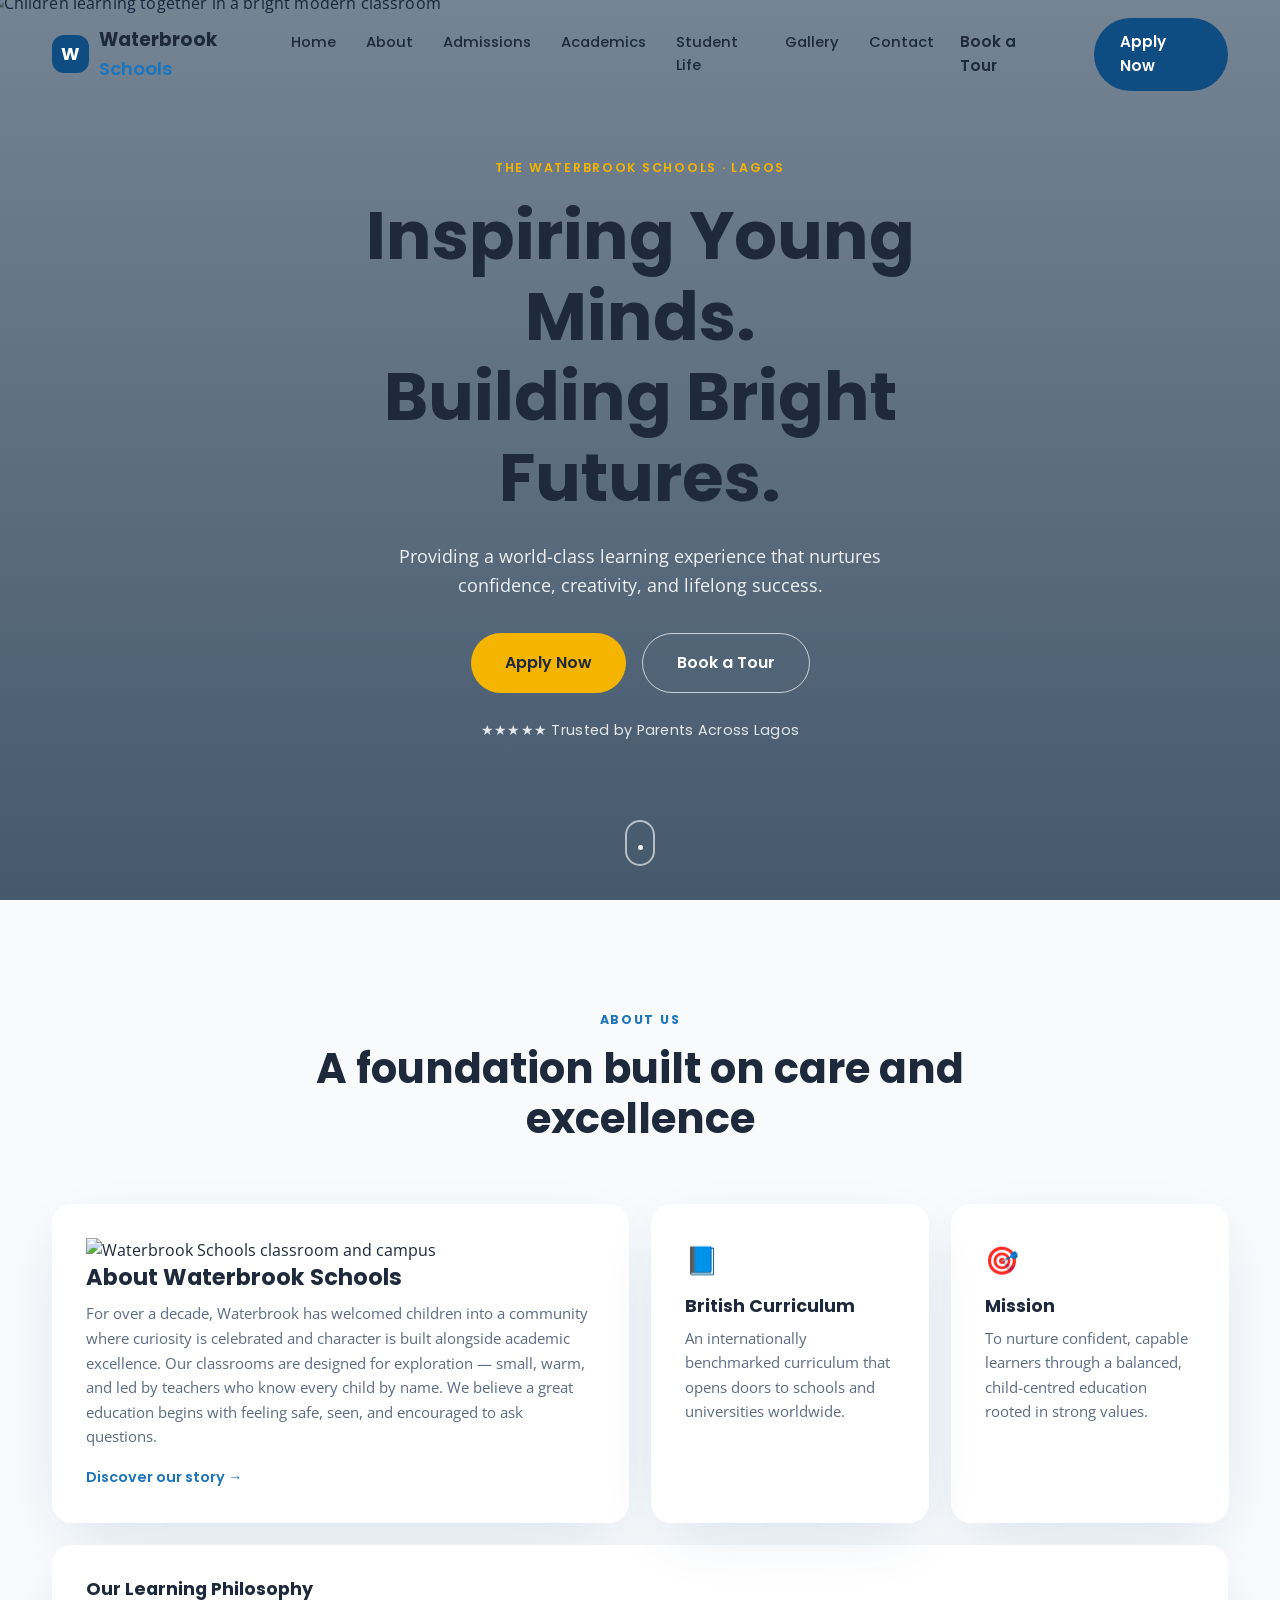
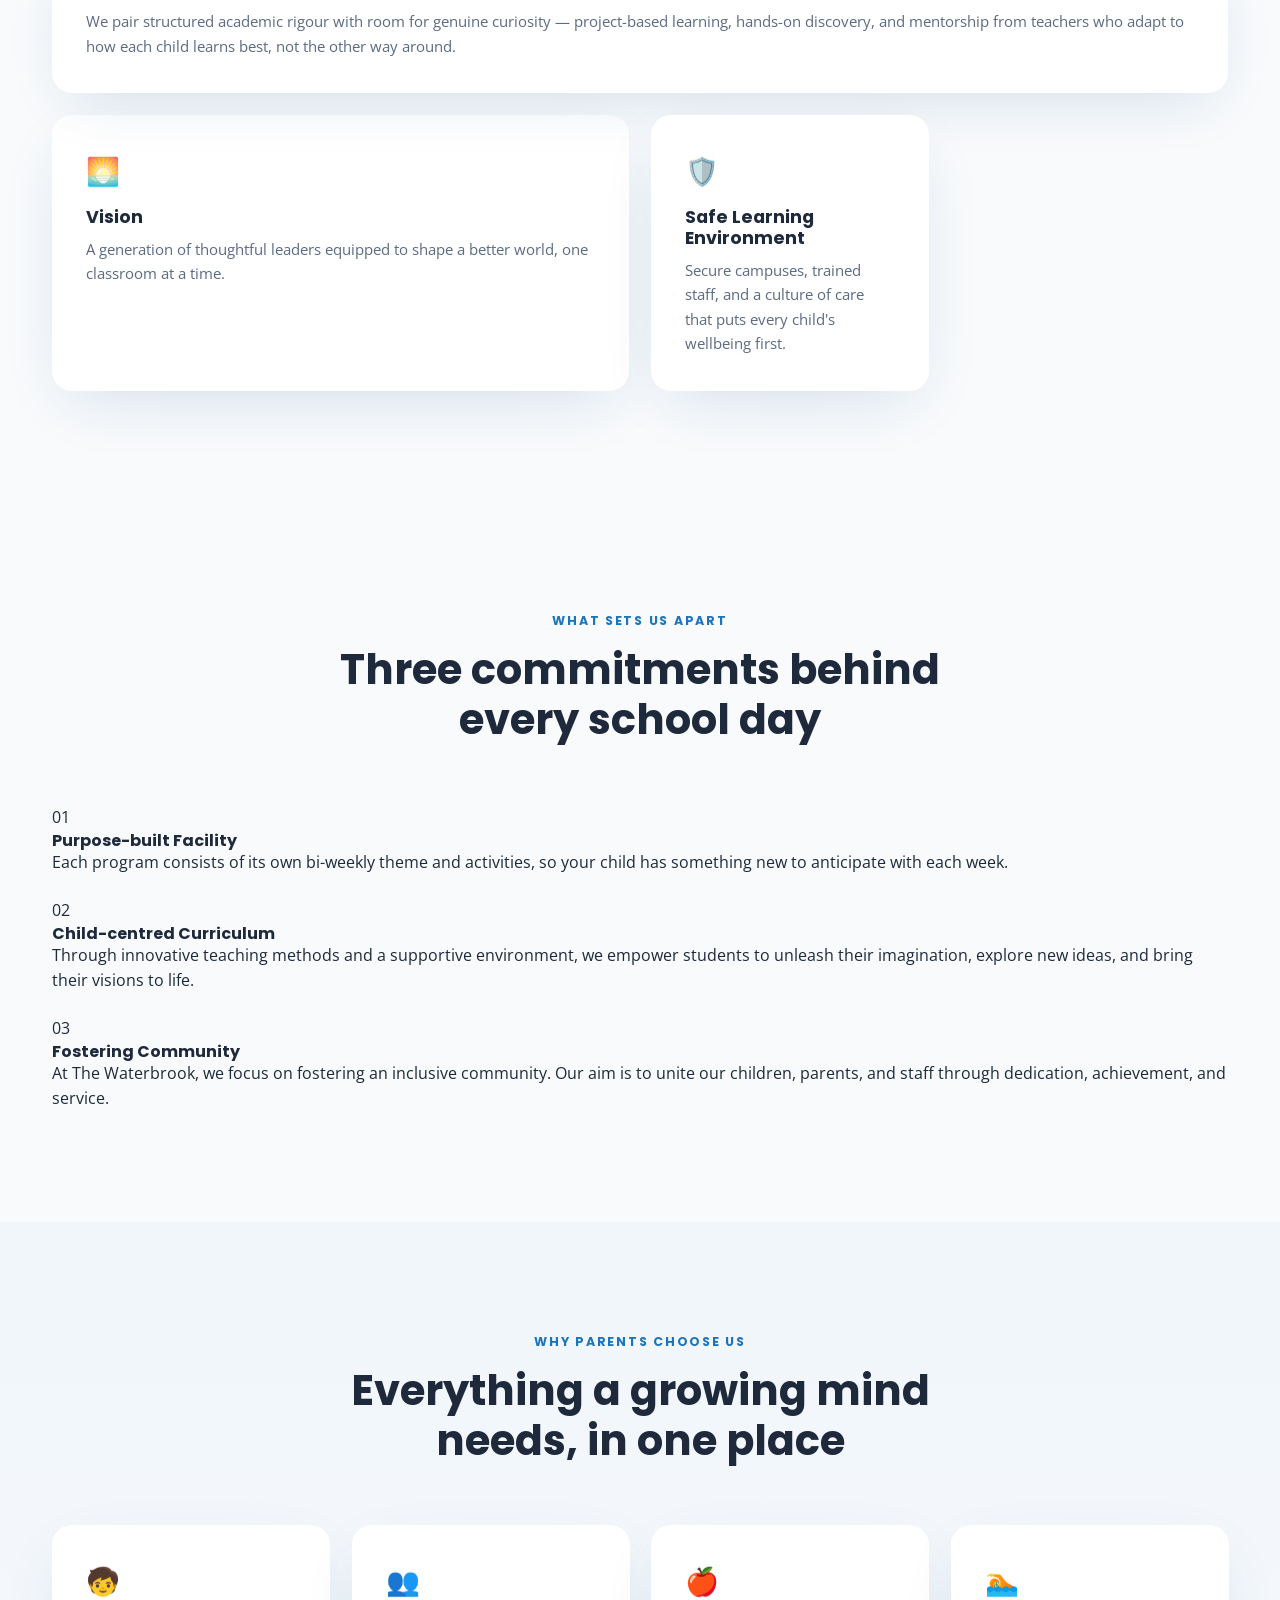
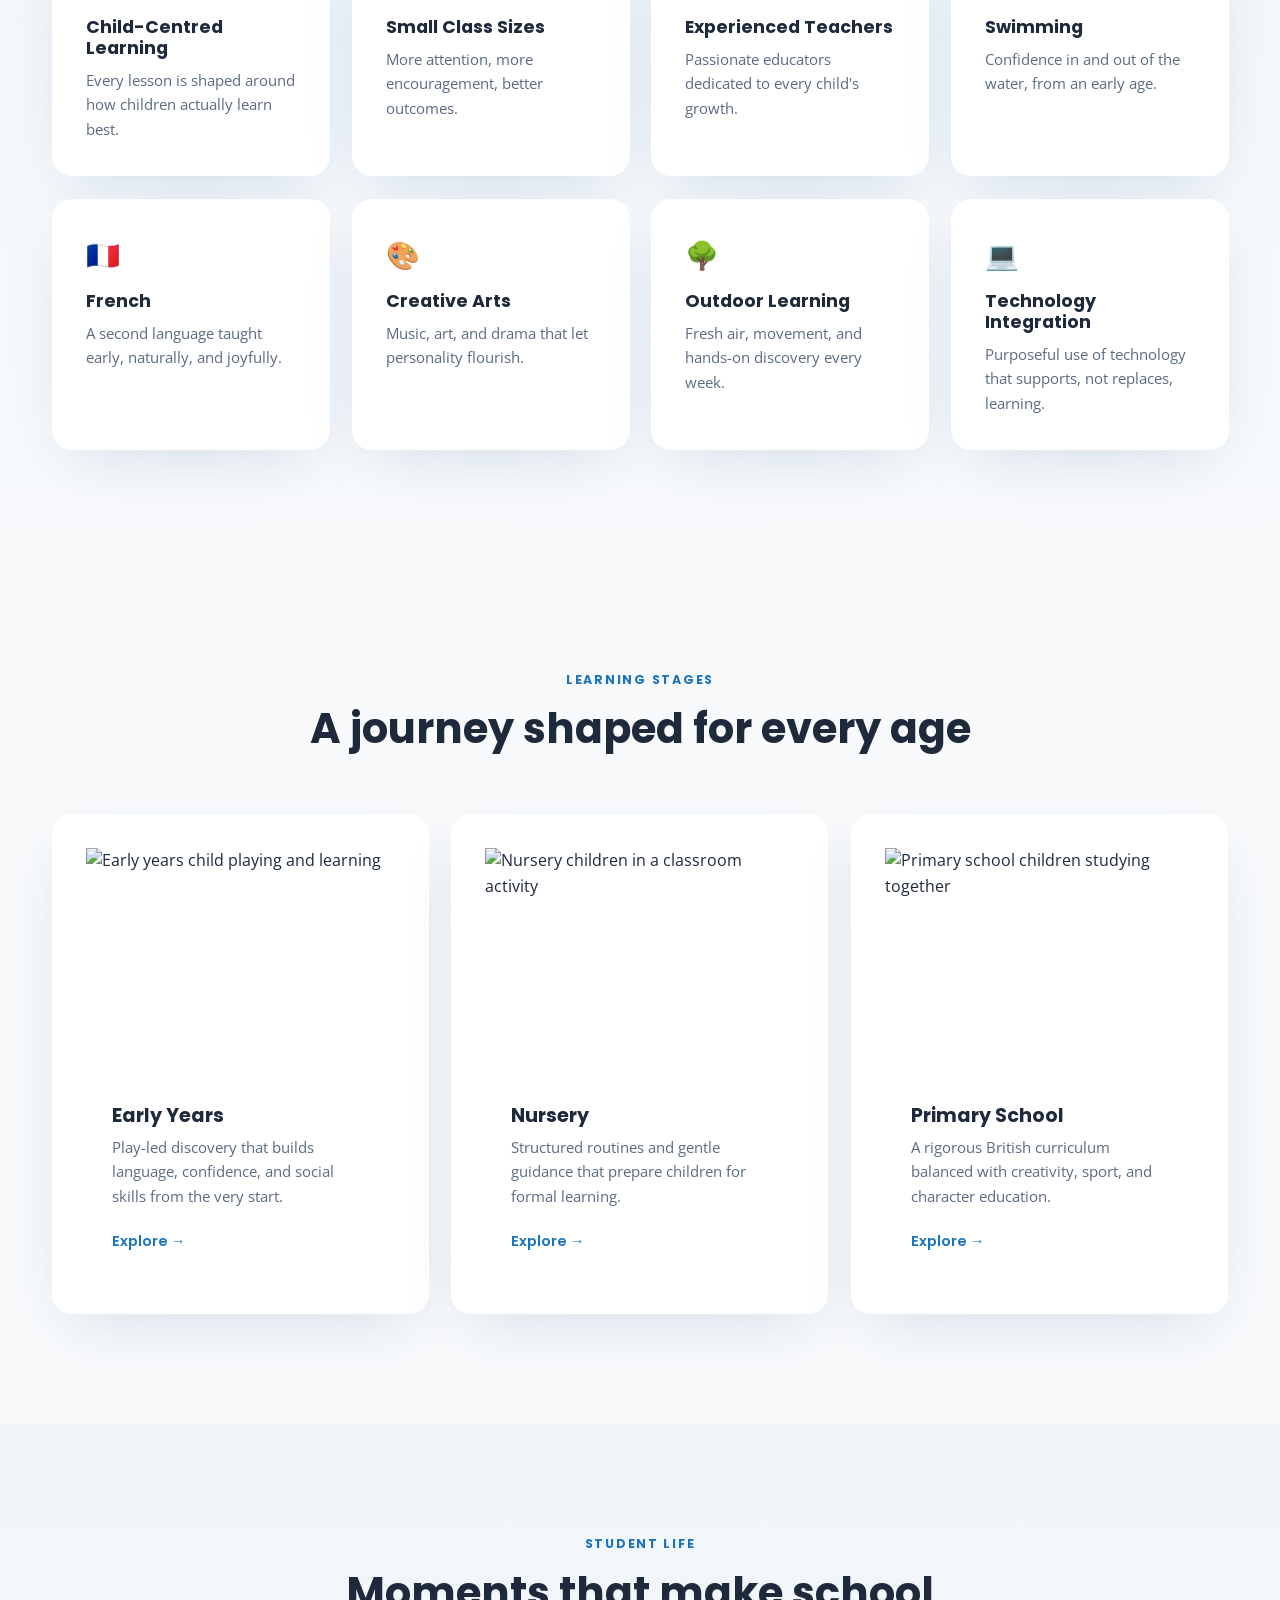
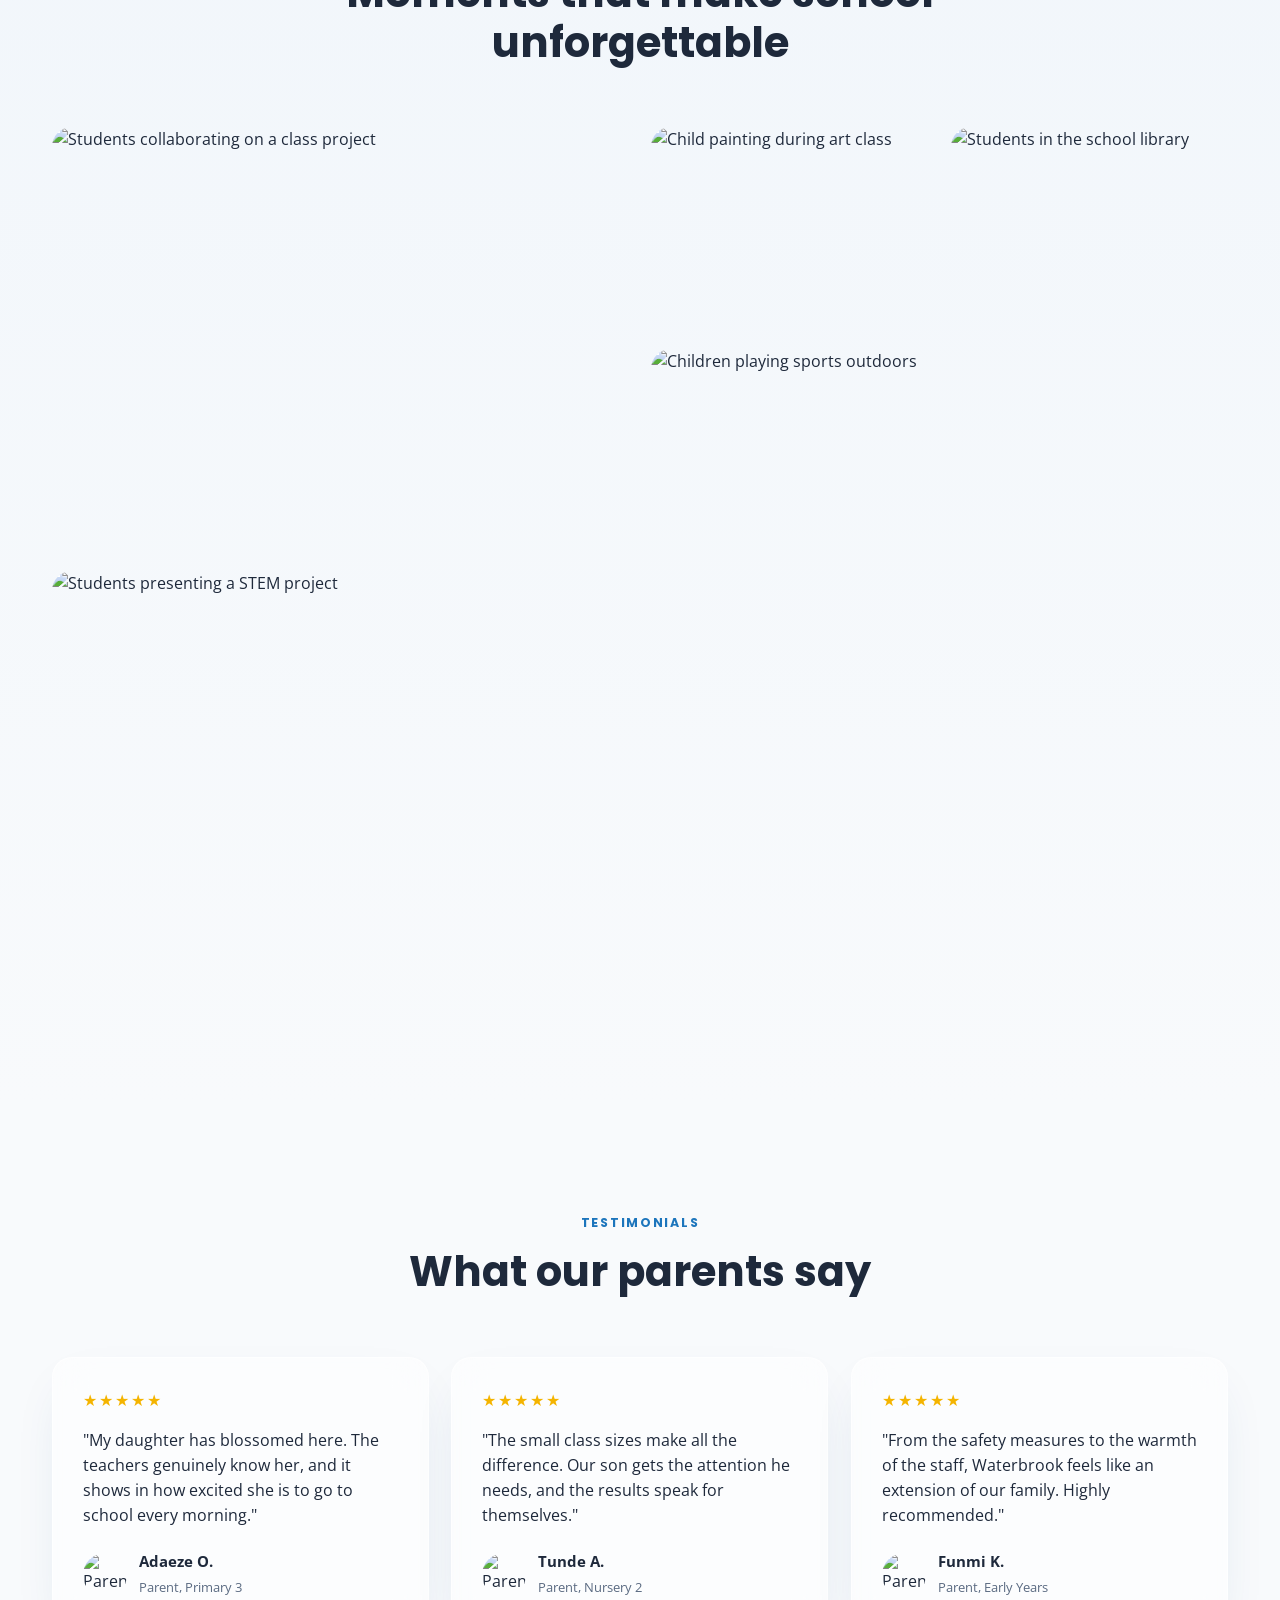
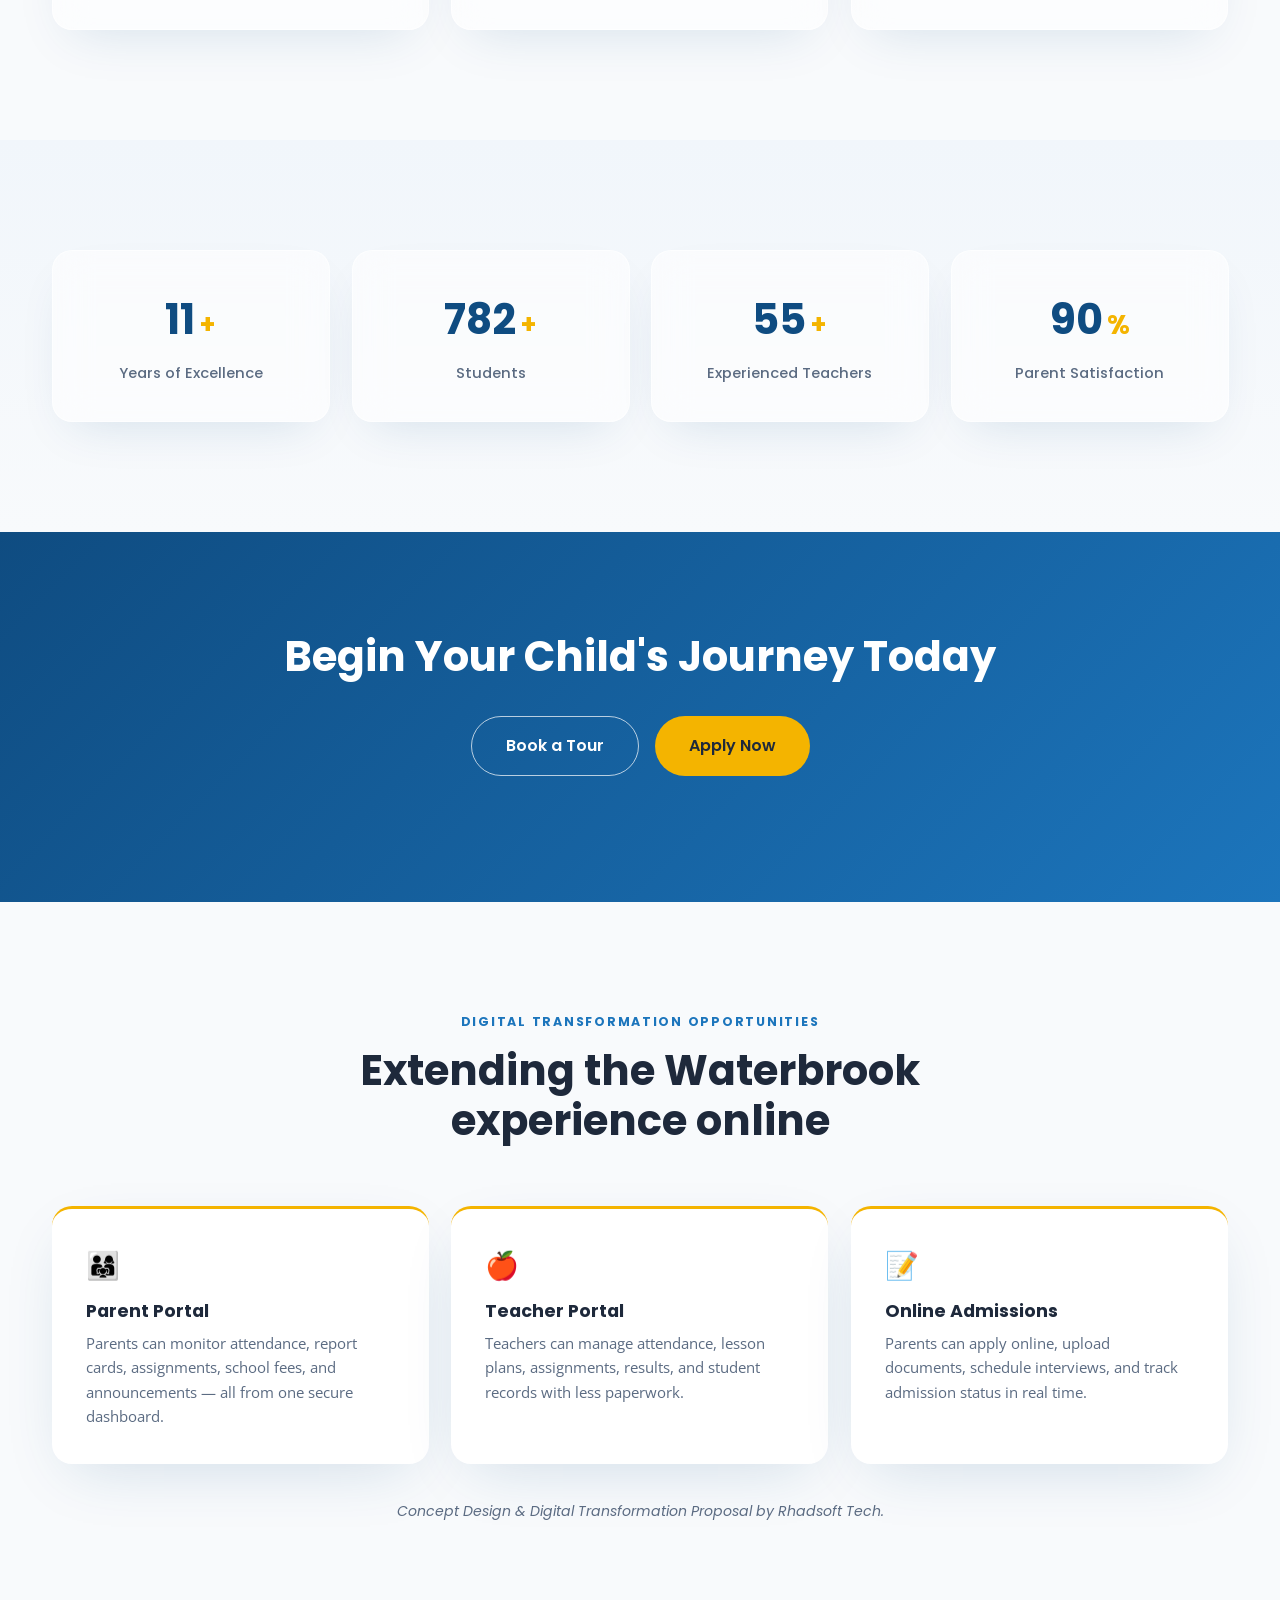
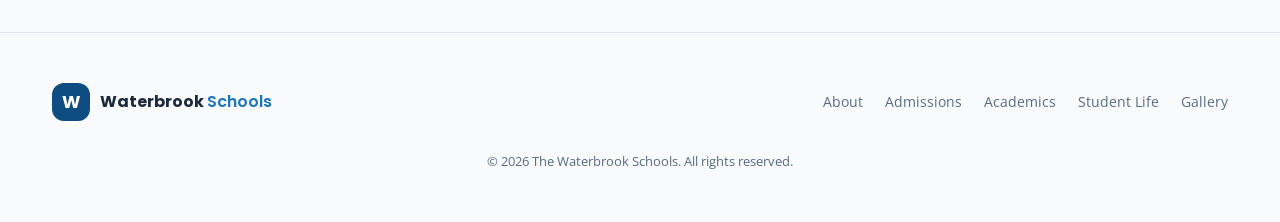
==== index.html @ 3d2d0538 "Update index.html" ====
<!DOCTYPE html>
<html lang="en">
<head>
<meta charset="UTF-8">
<meta name="viewport" content="width=device-width, initial-scale=1.0">
<title>The Waterbrook Schools — Inspiring Young Minds. Building Bright Futures.</title>
<meta name="description" content="A premium, world-class learning experience nurturing confidence, creativity and lifelong success at The Waterbrook Schools, Lagos.">
<link rel="preconnect" href="https://fonts.googleapis.com">
<link rel="preconnect" href="https://fonts.gstatic.com" crossorigin>
<link href="https://fonts.googleapis.com/css2?family=Poppins:wght@400;500;600;700;800&family=Open+Sans:wght@400;500;600;700&display=swap" rel="stylesheet">
<link rel="stylesheet" href="style.css">
</head>
<body>

<!-- ============ NAVBAR ============ -->
<header class="navbar" id="navbar">
  <div class="navbar-inner">
    <a href="#home" class="logo">
      <span class="logo-mark">W</span>
      <span class="logo-text">Waterbrook <em>Schools</em></span>
    </a>

    <nav class="nav-links" id="navLinks">
      <a href="#home">Home</a>
      <a href="#about">About</a>
      <a href="#admissions">Admissions</a>
      <a href="#academics">Academics</a>
      <a href="#student-life">Student Life</a>
      <a href="#gallery">Gallery</a>
      <a href="#contact">Contact</a>
    </nav>

    <div class="navbar-actions">
      <a href="#tour" class="btn btn-ghost">Book a Tour</a>
      <a href="#admissions" class="btn btn-primary">Apply Now</a>
      <button class="menu-toggle" id="menuToggle" aria-label="Toggle menu" aria-expanded="false">
        <span></span><span></span><span></span>
      </button>
    </div>
  </div>
</header>

<!-- ============ HERO ============ -->
<section class="hero" id="home">
  <div class="hero-media">
    <img src="https://images.unsplash.com/photo-1503676260728-1c00da094a0b?q=80&w=2000&auto=format&fit=crop" alt="Children learning together in a bright modern classroom" loading="eager">
    <div class="hero-overlay"></div>
  </div>

  <div class="hero-inner">
    <div class="hero-content" data-reveal="fade-up">
      <p class="eyebrow">The Waterbrook Schools · Lagos</p>
      <h1>Inspiring Young Minds.<br>Building Bright Futures.</h1>
      <p class="hero-sub">Providing a world-class learning experience that nurtures confidence, creativity, and lifelong success.</p>
      <div class="hero-actions">
        <a href="#admissions" class="btn btn-accent btn-lg">Apply Now</a>
        <a href="#tour" class="btn btn-outline-light btn-lg">Book a Tour</a>
      </div>
      <p class="hero-trust">★★★★★ Trusted by Parents Across Lagos</p>
    </div>

    <button class="scroll-indicator" aria-label="Scroll to content">
      <span class="scroll-dot"></span>
    </button>
  </div>
</section>

<!-- ============ ABOUT BENTO ============ -->
<section class="section" id="about">
  <div class="container">
    <p class="section-eyebrow" data-reveal="fade-up">About Us</p>
    <h2 class="section-title" data-reveal="fade-up">A foundation built on care and excellence</h2>

    <div class="bento bento-about">
      <article class="bento-card card-lg card-lg-media glass-none" data-reveal="fade-up">
        <div class="card-lg-image">
          <img src="https://images.unsplash.com/photo-1580582932707-520aed937b7b?q=80&w=1200&auto=format&fit=crop" alt="Waterbrook Schools classroom and campus">
        </div>
        <div class="card-lg-body">
          <h3>About Waterbrook Schools</h3>
          <p>For over a decade, Waterbrook has welcomed children into a community where curiosity is celebrated and character is built alongside academic excellence. Our classrooms are designed for exploration — small, warm, and led by teachers who know every child by name. We believe a great education begins with feeling safe, seen, and encouraged to ask questions.</p>
          <a href="#academics" class="text-link">Discover our story →</a>
        </div>
      </article>

      <article class="bento-card card-sm" data-reveal="fade-up">
        <span class="card-icon">🎯</span>
        <h4>Mission</h4>
        <p>To nurture confident, capable learners through a balanced, child-centred education rooted in strong values.</p>
      </article>

      <article class="bento-card card-sm" data-reveal="fade-up">
        <span class="card-icon">🌅</span>
        <h4>Vision</h4>
        <p>A generation of thoughtful leaders equipped to shape a better world, one classroom at a time.</p>
      </article>

      <article class="bento-card card-wide glass-none" data-reveal="fade-up">
        <h4>Our Learning Philosophy</h4>
        <p>We pair structured academic rigour with room for genuine curiosity — project-based learning, hands-on discovery, and mentorship from teachers who adapt to how each child learns best, not the other way around.</p>
      </article>

      <article class="bento-card card-sm" data-reveal="fade-up">
        <span class="card-icon">📘</span>
        <h4>British Curriculum</h4>
        <p>An internationally benchmarked curriculum that opens doors to schools and universities worldwide.</p>
      </article>

      <article class="bento-card card-sm" data-reveal="fade-up">
        <span class="card-icon">🛡️</span>
        <h4>Safe Learning Environment</h4>
        <p>Secure campuses, trained staff, and a culture of care that puts every child's wellbeing first.</p>
      </article>
    </div>
  </div>
</section>

<!-- ============ PILLARS: FACILITY / CURRICULUM / COMMUNITY ============ -->
<section class="section pillars-section">
  <div class="container">
    <p class="section-eyebrow" data-reveal="fade-up">What Sets Us Apart</p>
    <h2 class="section-title" data-reveal="fade-up">Three commitments behind every school day</h2>

    <div class="bento bento-pillars">
      <article class="pillar-card" data-reveal="fade-up">
        <span class="pillar-index">01</span>
        <h4>Purpose-built Facility</h4>
        <p>Each program consists of its own bi-weekly theme and activities, so your child has something new to anticipate with each week.</p>
      </article>

      <article class="pillar-card" data-reveal="fade-up">
        <span class="pillar-index">02</span>
        <h4>Child-centred Curriculum</h4>
        <p>Through innovative teaching methods and a supportive environment, we empower students to unleash their imagination, explore new ideas, and bring their visions to life.</p>
      </article>

      <article class="pillar-card" data-reveal="fade-up">
        <span class="pillar-index">03</span>
        <h4>Fostering Community</h4>
        <p>At The Waterbrook, we focus on fostering an inclusive community. Our aim is to unite our children, parents, and staff through dedication, achievement, and service.</p>
      </article>
    </div>
  </div>
</section>

<!-- ============ WHY PARENTS CHOOSE US ============ -->
<section class="section section-tint">
  <div class="container">
    <p class="section-eyebrow" data-reveal="fade-up">Why Parents Choose Us</p>
    <h2 class="section-title" data-reveal="fade-up">Everything a growing mind needs, in one place</h2>

    <div class="bento bento-features">
      <div class="feature-card" data-reveal="fade-up">
        <span class="card-icon">🧒</span>
        <h4>Child-Centred Learning</h4>
        <p>Every lesson is shaped around how children actually learn best.</p>
      </div>
      <div class="feature-card" data-reveal="fade-up">
        <span class="card-icon">👥</span>
        <h4>Small Class Sizes</h4>
        <p>More attention, more encouragement, better outcomes.</p>
      </div>
      <div class="feature-card" data-reveal="fade-up">
        <span class="card-icon">🍎</span>
        <h4>Experienced Teachers</h4>
        <p>Passionate educators dedicated to every child's growth.</p>
      </div>
      <div class="feature-card" data-reveal="fade-up">
        <span class="card-icon">🏊</span>
        <h4>Swimming</h4>
        <p>Confidence in and out of the water, from an early age.</p>
      </div>
      <div class="feature-card" data-reveal="fade-up">
        <span class="card-icon">🇫🇷</span>
        <h4>French</h4>
        <p>A second language taught early, naturally, and joyfully.</p>
      </div>
      <div class="feature-card" data-reveal="fade-up">
        <span class="card-icon">🎨</span>
        <h4>Creative Arts</h4>
        <p>Music, art, and drama that let personality flourish.</p>
      </div>
      <div class="feature-card" data-reveal="fade-up">
        <span class="card-icon">🌳</span>
        <h4>Outdoor Learning</h4>
        <p>Fresh air, movement, and hands-on discovery every week.</p>
      </div>
      <div class="feature-card" data-reveal="fade-up">
        <span class="card-icon">💻</span>
        <h4>Technology Integration</h4>
        <p>Purposeful use of technology that supports, not replaces, learning.</p>
      </div>
    </div>
  </div>
</section>

<!-- ============ LEARNING STAGES ============ -->
<section class="section" id="academics">
  <div class="container">
    <p class="section-eyebrow" data-reveal="fade-up">Learning Stages</p>
    <h2 class="section-title" data-reveal="fade-up">A journey shaped for every age</h2>

    <div class="bento bento-stages">
      <article class="stage-card" data-reveal="fade-left">
        <img src="https://images.unsplash.com/photo-1587616211892-b3fd0089a1d5?q=80&w=1200&auto=format&fit=crop" alt="Early years child playing and learning">
        <div class="stage-body">
          <h4>Early Years</h4>
          <p>Play-led discovery that builds language, confidence, and social skills from the very start.</p>
          <a href="#" class="text-link">Explore →</a>
        </div>
      </article>
      <article class="stage-card" data-reveal="fade-up">
        <img src="https://images.unsplash.com/photo-1544776193-0d3c02c3a9a2?q=80&w=1200&auto=format&fit=crop" alt="Nursery children in a classroom activity">
        <div class="stage-body">
          <h4>Nursery</h4>
          <p>Structured routines and gentle guidance that prepare children for formal learning.</p>
          <a href="#" class="text-link">Explore →</a>
        </div>
      </article>
      <article class="stage-card" data-reveal="fade-right">
        <img src="https://images.unsplash.com/photo-1523240795612-9a054b0db644?q=80&w=1200&auto=format&fit=crop" alt="Primary school children studying together">
        <div class="stage-body">
          <h4>Primary School</h4>
          <p>A rigorous British curriculum balanced with creativity, sport, and character education.</p>
          <a href="#" class="text-link">Explore →</a>
        </div>
      </article>
    </div>
  </div>
</section>

<!-- ============ STUDENT LIFE GALLERY ============ -->
<section class="section section-tint" id="student-life">
  <div class="container">
    <p class="section-eyebrow" data-reveal="fade-up">Student Life</p>
    <h2 class="section-title" data-reveal="fade-up">Moments that make school unforgettable</h2>

    <div class="bento bento-gallery" id="gallery">
      <div class="gallery-item item-big" data-reveal="fade-up">
        <img src="https://images.unsplash.com/photo-1427504494785-3a9ca7044f45?q=80&w=1400&auto=format&fit=crop" alt="Students collaborating on a class project">
      </div>
      <div class="gallery-item" data-reveal="fade-up">
        <img src="https://images.unsplash.com/photo-1571260899304-425eee4c7efc?q=80&w=900&auto=format&fit=crop" alt="Child painting during art class">
      </div>
      <div class="gallery-item" data-reveal="fade-up">
        <img src="https://images.unsplash.com/photo-1580582932707-520aed937b7b?q=80&w=900&auto=format&fit=crop" alt="Students in the school library">
      </div>
      <div class="gallery-item" data-reveal="fade-up">
        <img src="https://images.unsplash.com/photo-1509062522246-3755977927d7?q=80&w=900&auto=format&fit=crop" alt="Children playing sports outdoors">
      </div>
      <div class="gallery-item item-big" data-reveal="fade-up">
        <img src="https://images.unsplash.com/photo-1497486751825-1233686d5d80?q=80&w=1400&auto=format&fit=crop" alt="Students presenting a STEM project">
      </div>
    </div>
  </div>
</section>

<!-- ============ TESTIMONIALS ============ -->
<section class="section">
  <div class="container">
    <p class="section-eyebrow" data-reveal="fade-up">Testimonials</p>
    <h2 class="section-title" data-reveal="fade-up">What our parents say</h2>

    <div class="testimonials">
      <article class="testimonial-card glass" data-reveal="fade-up">
        <div class="testimonial-stars">★★★★★</div>
        <p>"My daughter has blossomed here. The teachers genuinely know her, and it shows in how excited she is to go to school every morning."</p>
        <div class="testimonial-author">
          <img src="https://images.unsplash.com/photo-1544005313-94ddf0286df2?q=80&w=200&auto=format&fit=crop" alt="Parent portrait">
          <div>
            <strong>Adaeze O.</strong>
            <span>Parent, Primary 3</span>
          </div>
        </div>
      </article>

      <article class="testimonial-card glass" data-reveal="fade-up">
        <div class="testimonial-stars">★★★★★</div>
        <p>"The small class sizes make all the difference. Our son gets the attention he needs, and the results speak for themselves."</p>
        <div class="testimonial-author">
          <img src="https://images.unsplash.com/photo-1507003211169-0a1dd7228f2d?q=80&w=200&auto=format&fit=crop" alt="Parent portrait">
          <div>
            <strong>Tunde A.</strong>
            <span>Parent, Nursery 2</span>
          </div>
        </div>
      </article>

      <article class="testimonial-card glass" data-reveal="fade-up">
        <div class="testimonial-stars">★★★★★</div>
        <p>"From the safety measures to the warmth of the staff, Waterbrook feels like an extension of our family. Highly recommended."</p>
        <div class="testimonial-author">
          <img src="https://images.unsplash.com/photo-1524504388940-b1c1722653e1?q=80&w=200&auto=format&fit=crop" alt="Parent portrait">
          <div>
            <strong>Funmi K.</strong>
            <span>Parent, Early Years</span>
          </div>
        </div>
      </article>
    </div>
  </div>
</section>

<!-- ============ STATISTICS ============ -->
<section class="section section-tint">
  <div class="container">
    <div class="bento bento-stats">
      <div class="stat-card glass" data-reveal="fade-up">
        <span class="stat-number" data-count="12">0</span>
        <span class="stat-suffix">+</span>
        <p>Years of Excellence</p>
      </div>
      <div class="stat-card glass" data-reveal="fade-up">
        <span class="stat-number" data-count="850">0</span>
        <span class="stat-suffix">+</span>
        <p>Students</p>
      </div>
      <div class="stat-card glass" data-reveal="fade-up">
        <span class="stat-number" data-count="60">0</span>
        <span class="stat-suffix">+</span>
        <p>Experienced Teachers</p>
      </div>
      <div class="stat-card glass" data-reveal="fade-up">
        <span class="stat-number" data-count="98">0</span>
        <span class="stat-suffix">%</span>
        <p>Parent Satisfaction</p>
      </div>
    </div>
  </div>
</section>

<!-- ============ CTA ============ -->
<section class="cta" id="tour">
  <div class="container cta-inner" data-reveal="fade-up">
    <h2>Begin Your Child's Journey Today</h2>
    <div class="hero-actions">
      <a href="#tour" class="btn btn-outline-light btn-lg">Book a Tour</a>
      <a href="#admissions" class="btn btn-accent btn-lg">Apply Now</a>
    </div>
  </div>
</section>

<!-- ============ DIGITAL TRANSFORMATION (RHADSOFT PROPOSAL) ============ -->
<section class="section digital-section" id="admissions">
  <div class="container">
    <p class="section-eyebrow" data-reveal="fade-up">Digital Transformation Opportunities</p>
    <h2 class="section-title" data-reveal="fade-up">Extending the Waterbrook experience online</h2>

    <div class="bento bento-digital">
      <article class="digital-card" data-reveal="fade-up">
        <span class="card-icon">👨‍👩‍👧</span>
        <h4>Parent Portal</h4>
        <p>Parents can monitor attendance, report cards, assignments, school fees, and announcements — all from one secure dashboard.</p>
      </article>
      <article class="digital-card" data-reveal="fade-up">
        <span class="card-icon">🍎</span>
        <h4>Teacher Portal</h4>
        <p>Teachers can manage attendance, lesson plans, assignments, results, and student records with less paperwork.</p>
      </article>
      <article class="digital-card" data-reveal="fade-up">
        <span class="card-icon">📝</span>
        <h4>Online Admissions</h4>
        <p>Parents can apply online, upload documents, schedule interviews, and track admission status in real time.</p>
      </article>
    </div>

    <p class="digital-note" data-reveal="fade-up">Concept Design &amp; Digital Transformation Proposal by Rhadsoft Tech.</p>
  </div>
</section>

<!-- ============ FOOTER ============ -->
<footer class="footer" id="contact">
  <div class="container footer-inner">
    <div class="footer-brand">
      <span class="logo-mark">W</span>
      <span class="logo-text">Waterbrook <em>Schools</em></span>
    </div>
    <nav class="footer-links">
      <a href="#about">About</a>
      <a href="#admissions">Admissions</a>
      <a href="#academics">Academics</a>
      <a href="#student-life">Student Life</a>
      <a href="#gallery">Gallery</a>
    </nav>
    <p class="footer-copy">© 2026 The Waterbrook Schools. All rights reserved.</p>
  </div>
</footer>

<script src="script.js"></script>
</body>
</html>
---- style.css ----
/* ==========================================================================
   The Waterbrook Schools — Premium Homepage Concept
   Design by Rhadsoft Tech
   ========================================================================== */

:root{
  --primary:#0F4C81;
  --secondary:#1C75BC;
  --accent:#F4B400;
  --bg:#F8FAFC;
  --white:#FFFFFF;
  --text:#1E293B;
  --text-soft:#5B6B82;

  --radius:20px;
  --radius-sm:14px;
  --shadow-soft:0 20px 60px -20px rgba(15,76,129,0.18);
  --shadow-lift:0 30px 70px -25px rgba(15,76,129,0.28);

  --font-head:'Poppins', sans-serif;
  --font-body:'Open Sans', sans-serif;

  --container:1240px;
}

*{margin:0;padding:0;box-sizing:border-box;}
html{scroll-behavior:smooth;}
body{
  font-family:var(--font-body);
  color:var(--text);
  background:var(--bg);
  line-height:1.6;
  -webkit-font-smoothing:antialiased;
}
img{max-width:100%;display:block;}
a{text-decoration:none;color:inherit;}
h1,h2,h3,h4{font-family:var(--font-head);color:var(--text);line-height:1.2;}
.container{max-width:var(--container);margin:0 auto;padding:0 32px;}

@media (prefers-reduced-motion: reduce){
  *{animation-duration:0.01ms !important; transition-duration:0.01ms !important;}
  html{scroll-behavior:auto;}
}

/* ---------- Buttons ---------- */
.btn{
  display:inline-flex;align-items:center;justify-content:center;
  padding:12px 26px;border-radius:100px;font-weight:600;font-size:0.95rem;
  font-family:var(--font-head);transition:transform .25s ease, box-shadow .25s ease, background .25s ease;
  position:relative; overflow:hidden;
}
.btn-lg{padding:16px 34px;font-size:1rem;}
.btn-primary{background:var(--primary);color:var(--white);}
.btn-primary:hover{background:var(--secondary); transform:translateY(-2px);}
.btn-accent{background:var(--accent);color:#1E293B;}
.btn-accent:hover{transform:translateY(-2px); box-shadow:0 10px 30px -8px rgba(244,180,0,0.6);}
.btn-ghost{color:var(--text); font-weight:600;}
.btn-outline-light{border:1.5px solid rgba(255,255,255,0.7); color:var(--white);}
.btn-outline-light:hover{background:rgba(255,255,255,0.12); transform:translateY(-2px);}
.btn-ripple::after{content:'';position:absolute;border-radius:50%;background:rgba(255,255,255,0.5);
  width:10px;height:10px;opacity:0;transform:scale(1);left:var(--x,50%);top:var(--y,50%);}

/* ---------- Navbar ---------- */
.navbar{
  position:fixed; top:0; left:0; right:0; z-index:1000;
  padding:18px 0;
  transition:background .35s ease, box-shadow .35s ease, padding .35s ease;
}
.navbar-inner{
  max-width:var(--container); margin:0 auto; padding:0 32px;
  display:flex; align-items:center; justify-content:space-between;
}
.navbar.scrolled{
  background:rgba(255,255,255,0.85);
  backdrop-filter:blur(16px); -webkit-backdrop-filter:blur(16px);
  box-shadow:0 8px 30px -10px rgba(15,76,129,0.15);
  padding:12px 0;
}
.logo{display:flex; align-items:center; gap:10px; font-family:var(--font-head); font-weight:700; font-size:1.15rem;}
.logo-mark{
  width:38px; height:38px; border-radius:12px; background:var(--primary); color:var(--white);
  display:flex; align-items:center; justify-content:center; font-size:1.1rem;
}
.logo-text em{color:var(--secondary); font-style:normal; font-weight:600;}
.nav-links{display:flex; gap:30px;}
.nav-links a{
  font-family:var(--font-head); font-size:0.92rem; font-weight:500; color:var(--text);
  position:relative; padding:6px 0;
}
.nav-links a::after{
  content:''; position:absolute; left:0; bottom:0; width:0; height:2px; background:var(--accent);
  transition:width .25s ease;
}
.nav-links a:hover::after{width:100%;}
.navbar-actions{display:flex; align-items:center; gap:14px;}
.menu-toggle{display:none; flex-direction:column; gap:5px; background:none; border:none; cursor:pointer; padding:6px;}
.menu-toggle span{width:22px; height:2px; background:var(--text); border-radius:2px;}

/* ---------- Hero ---------- */
.hero{
  position:relative; height:100vh; min-height:640px;
  display:flex; align-items:center; justify-content:center; overflow:hidden;
}
.hero-media{position:absolute; inset:0;}
.hero-media img{width:100%; height:100%; object-fit:cover; transform:scale(1.02);}
.hero-overlay{
  position:absolute; inset:0;
  background:linear-gradient(180deg, rgba(9,35,61,0.55) 0%, rgba(9,35,61,0.75) 100%);
}
.hero-content{
  position:relative; z-index:2; text-align:center; color:var(--white);
  max-width:760px; padding:0 24px;
}
.eyebrow{
  font-family:var(--font-head); letter-spacing:0.14em; text-transform:uppercase;
  font-size:0.78rem; font-weight:600; color:var(--accent); margin-bottom:18px;
}
.hero-content h1{
  font-size:clamp(2.4rem, 5.5vw, 4.2rem); font-weight:700; margin-bottom:22px;
}
.hero-sub{font-size:1.15rem; color:rgba(255,255,255,0.9); max-width:560px; margin:0 auto 34px;}
.hero-actions{display:flex; gap:16px; justify-content:center; flex-wrap:wrap; margin-bottom:26px;}
.hero-trust{font-family:var(--font-head); font-size:0.9rem; color:rgba(255,255,255,0.85); letter-spacing:0.02em;}

.scroll-indicator{
  position:absolute; bottom:34px; left:50%; transform:translateX(-50%);
  width:30px; height:46px; border:2px solid rgba(255,255,255,0.6); border-radius:20px;
  background:none; cursor:pointer; z-index:2;
}
.scroll-dot{
  display:block; width:5px; height:5px; border-radius:50%; background:var(--white);
  margin:8px auto 0; animation:scrollBounce 1.8s infinite;
}
@keyframes scrollBounce{
  0%{transform:translateY(0); opacity:1;}
  60%{transform:translateY(16px); opacity:0.2;}
  100%{transform:translateY(0); opacity:1;}
}

/* ---------- Sections ---------- */
.section{padding:110px 0;}
.section-tint{background:linear-gradient(180deg,#F1F6FB 0%, #F8FAFC 100%);}
.section-eyebrow{
  font-family:var(--font-head); text-transform:uppercase; letter-spacing:0.14em;
  font-size:0.78rem; font-weight:700; color:var(--secondary); text-align:center; margin-bottom:14px;
}
.section-title{
  font-size:clamp(1.8rem, 3.4vw, 2.6rem); text-align:center; max-width:680px; margin:0 auto 60px;
  font-weight:700;
}

/* ---------- Reveal animation ---------- */
[data-reveal]{opacity:0; transition:opacity .8s ease, transform .8s ease; will-change:transform, opacity;}
[data-reveal="fade-up"]{transform:translateY(36px);}
[data-reveal="fade-left"]{transform:translateX(-40px);}
[data-reveal="fade-right"]{transform:translateX(40px);}
[data-reveal].is-visible{opacity:1; transform:translate(0,0);}

/* ---------- Bento base ---------- */
.bento{display:grid; gap:22px;}
.bento-card, .feature-card, .stage-card, .digital-card{
  background:var(--white); border-radius:var(--radius);
  padding:34px; box-shadow:var(--shadow-soft);
  transition:transform .35s ease, box-shadow .35s ease;
}
.bento-card:hover, .feature-card:hover, .digital-card:hover{
  transform:translateY(-6px); box-shadow:var(--shadow-lift);
}
.card-icon{font-size:1.7rem; display:inline-block; margin-bottom:14px;}
.bento-card h3{font-size:1.4rem; margin-bottom:12px;}
.bento-card h4, .feature-card h4, .digital-card h4{font-size:1.1rem; margin-bottom:10px;}
.bento-card p, .feature-card p, .digital-card p{color:var(--text-soft); font-size:0.96rem;}
.text-link{
  display:inline-block; margin-top:16px; font-family:var(--font-head); font-weight:600;
  color:var(--secondary); font-size:0.9rem;
}

/* About bento layout */
.bento-about{
  grid-template-columns:repeat(4, 1fr);
  grid-template-areas:
    "large large small1 small2"
    "wide wide wide wide"
    "small3 small3 small4 small4";
}
.bento-about .card-lg{grid-area:large;}
.bento-about .card-sm:nth-of-type(1){grid-area:small1;}
.bento-about .card-sm:nth-of-type(2){grid-area:small2;}
.bento-about .card-wide{grid-area:wide;}
.bento-about .card-sm:nth-of-type(3){grid-area:small3;}
.bento-about .card-sm:nth-of-type(4){grid-area:small4;}
.card-lg{display:flex; flex-direction:column; justify-content:center;}

/* Features grid */
.bento-features{grid-template-columns:repeat(4, 1fr);}
.feature-card{text-align:left;}

/* Stages */
.bento-stages{grid-template-columns:repeat(3, 1fr);}
.stage-card{
  background:var(--white); border-radius:var(--radius); overflow:hidden;
  box-shadow:var(--shadow-soft); transition:transform .35s ease, box-shadow .35s ease;
}
.stage-card:hover{transform:translateY(-6px); box-shadow:var(--shadow-lift);}
.stage-card img{height:230px; width:100%; object-fit:cover; transition:transform .5s ease;}
.stage-card:hover img{transform:scale(1.06);}
.stage-body{padding:26px;}
.stage-body h4{font-size:1.2rem; margin-bottom:8px;}
.stage-body p{color:var(--text-soft); font-size:0.95rem; margin-bottom:6px;}

/* Gallery */
.bento-gallery{
  grid-template-columns:repeat(4, 1fr);
  grid-auto-rows:200px;
}
.gallery-item{border-radius:var(--radius); overflow:hidden;}
.gallery-item img{width:100%; height:100%; object-fit:cover; transition:transform .5s ease;}
.gallery-item:hover img{transform:scale(1.08);}
.item-big{grid-column:span 2; grid-row:span 2;}

/* Testimonials */
.testimonials{display:grid; grid-template-columns:repeat(3, 1fr); gap:22px;}
.testimonial-card{border-radius:var(--radius); padding:30px;}
.testimonial-stars{color:var(--accent); margin-bottom:14px; letter-spacing:2px;}
.testimonial-card p{font-size:0.98rem; color:var(--text); margin-bottom:22px;}
.testimonial-author{display:flex; align-items:center; gap:12px;}
.testimonial-author img{width:44px; height:44px; border-radius:50%; object-fit:cover;}
.testimonial-author strong{display:block; font-size:0.92rem;}
.testimonial-author span{font-size:0.82rem; color:var(--text-soft);}

/* Glassmorphism (used sparingly) */
.glass{
  background:rgba(255,255,255,0.55);
  backdrop-filter:blur(18px); -webkit-backdrop-filter:blur(18px);
  border:1px solid rgba(255,255,255,0.6);
  box-shadow:0 20px 50px -20px rgba(15,76,129,0.15);
}

/* Stats */
.bento-stats{grid-template-columns:repeat(4, 1fr);}
.stat-card{border-radius:var(--radius); padding:36px 20px; text-align:center;}
.stat-number{font-family:var(--font-head); font-size:2.6rem; font-weight:700; color:var(--primary);}
.stat-suffix{font-family:var(--font-head); font-size:1.6rem; font-weight:700; color:var(--accent);}
.stat-card p{color:var(--text-soft); margin-top:8px; font-size:0.92rem; font-family:var(--font-head); font-weight:500;}

/* CTA */
.cta{background:linear-gradient(135deg, var(--primary), var(--secondary)); padding:100px 0;}
.cta-inner{text-align:center;}
.cta h2{color:var(--white); font-size:clamp(1.8rem, 3.6vw, 2.6rem); margin-bottom:34px;}

/* Digital transformation section */
.digital-section{background:var(--bg);}
.bento-digital{grid-template-columns:repeat(3, 1fr);}
.digital-card{border-top:3px solid var(--accent);}
.digital-note{
  text-align:center; margin-top:36px; color:var(--text-soft);
  font-family:var(--font-head); font-size:0.88rem; font-style:italic;
}

/* Footer */
.footer{padding:50px 0; border-top:1px solid rgba(15,76,129,0.1);}
.footer-inner{
  display:flex; align-items:center; justify-content:space-between; flex-wrap:wrap; gap:20px;
}
.footer-brand{display:flex; align-items:center; gap:10px; font-family:var(--font-head); font-weight:700;}
.footer-links{display:flex; gap:22px; flex-wrap:wrap;}
.footer-links a{font-size:0.88rem; color:var(--text-soft);}
.footer-links a:hover{color:var(--primary);}
.footer-copy{width:100%; text-align:center; font-size:0.82rem; color:var(--text-soft); margin-top:10px;}

/* ---------- Responsive ---------- */
@media (max-width: 1024px){
  .bento-about{grid-template-columns:repeat(2,1fr);
    grid-template-areas:
      "large large"
      "small1 small2"
      "wide wide"
      "small3 small4";
  }
  .bento-features{grid-template-columns:repeat(2,1fr);}
  .bento-stages{grid-template-columns:1fr;}
  .testimonials{grid-template-columns:1fr;}
  .bento-stats{grid-template-columns:repeat(2,1fr);}
  .bento-digital{grid-template-columns:1fr;}
  .bento-gallery{grid-template-columns:repeat(2,1fr); grid-auto-rows:180px;}
}

@media (max-width: 860px){
  .nav-links{
    position:fixed; top:72px; left:0; right:0; background:var(--white);
    flex-direction:column; padding:24px 32px; gap:18px;
    box-shadow:0 20px 40px -20px rgba(15,76,129,0.2);
    transform:translateY(-12px); opacity:0; pointer-events:none; transition:all .3s ease;
  }
  .nav-links.open{transform:translateY(0); opacity:1; pointer-events:auto;}
  .navbar-actions .btn-ghost{display:none;}
  .menu-toggle{display:flex;}
  .bento-about{grid-template-columns:1fr;
    grid-template-areas:"large" "small1" "small2" "wide" "small3" "small4";
  }
  .bento-features{grid-template-columns:1fr;}
  .bento-gallery{grid-template-columns:1fr; grid-auto-rows:220px;}
  .item-big{grid-column:span 1; grid-row:span 1;}
  .footer-inner{justify-content:center; text-align:center;}
}

@media (max-width: 500px){
  .hero-content h1{font-size:2rem;}
  .section{padding:80px 0;}
  .bento-stats{grid-template-columns:1fr 1fr;}
}
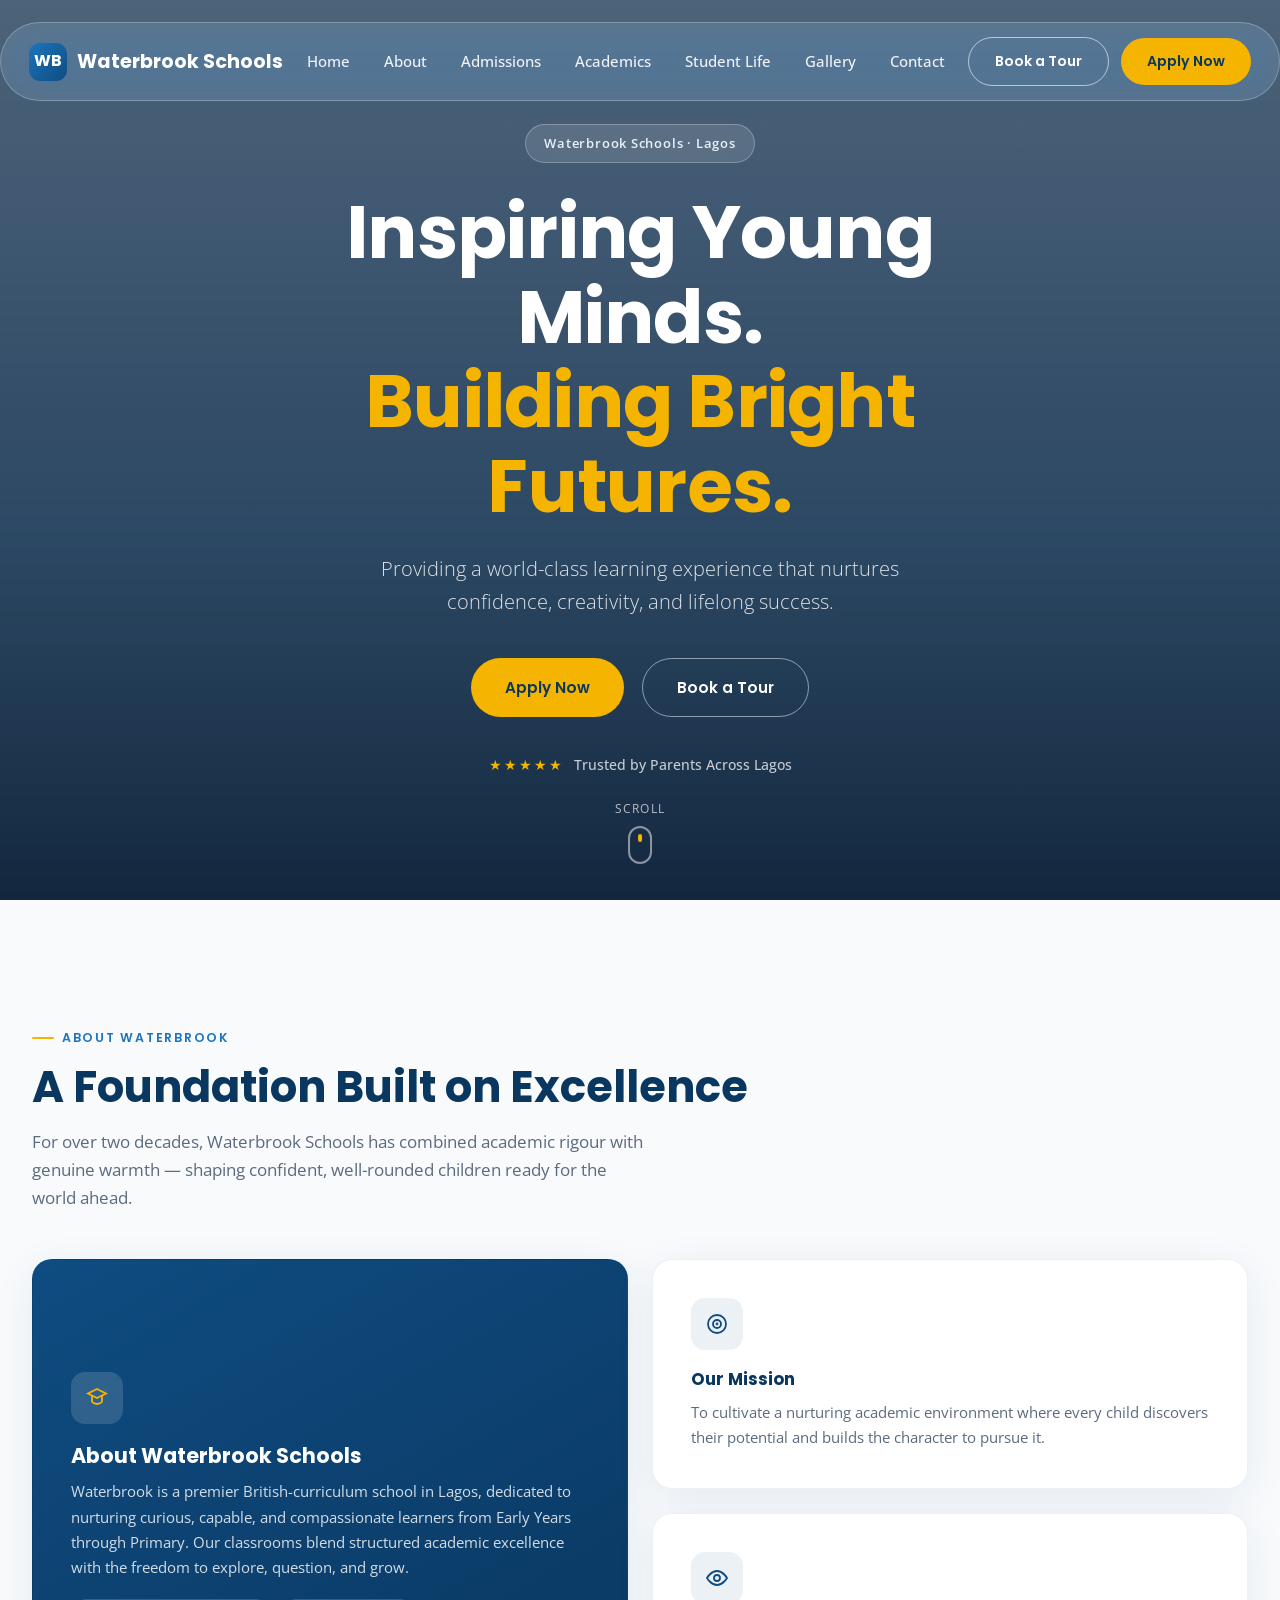
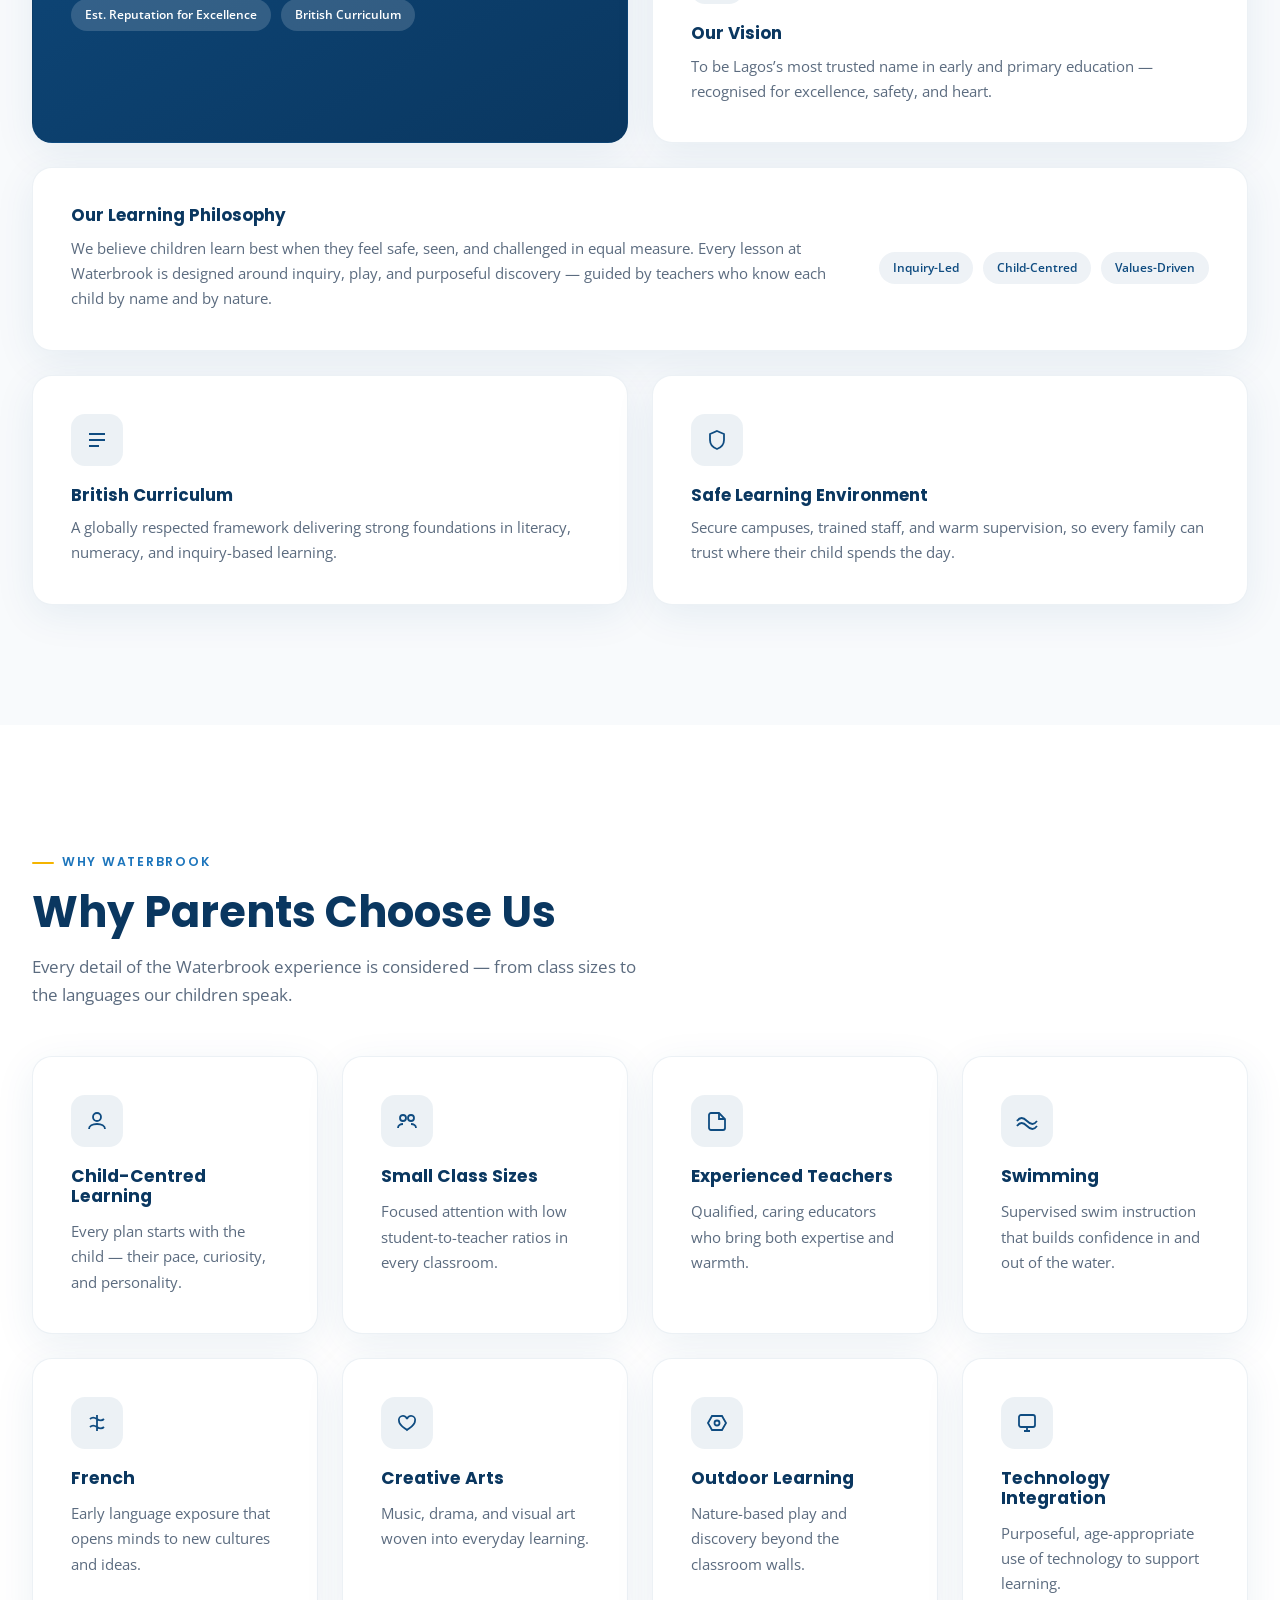
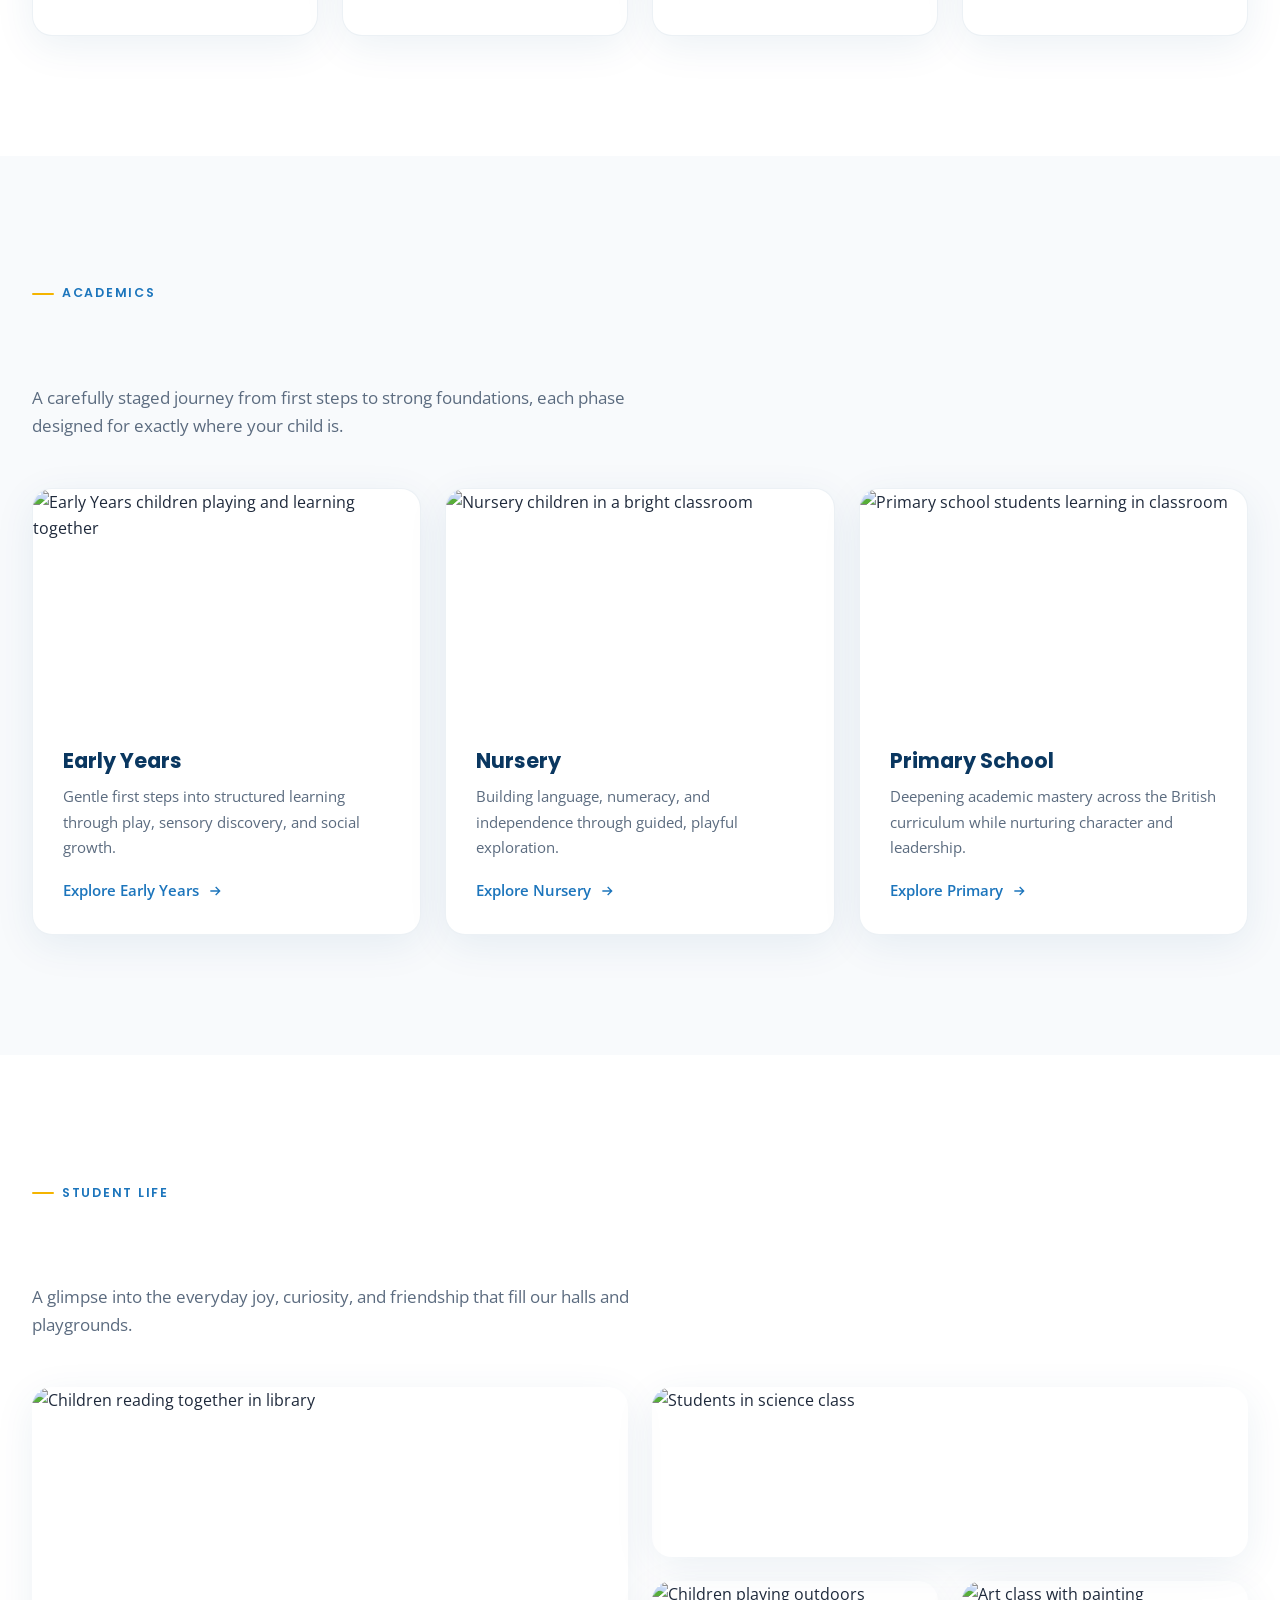
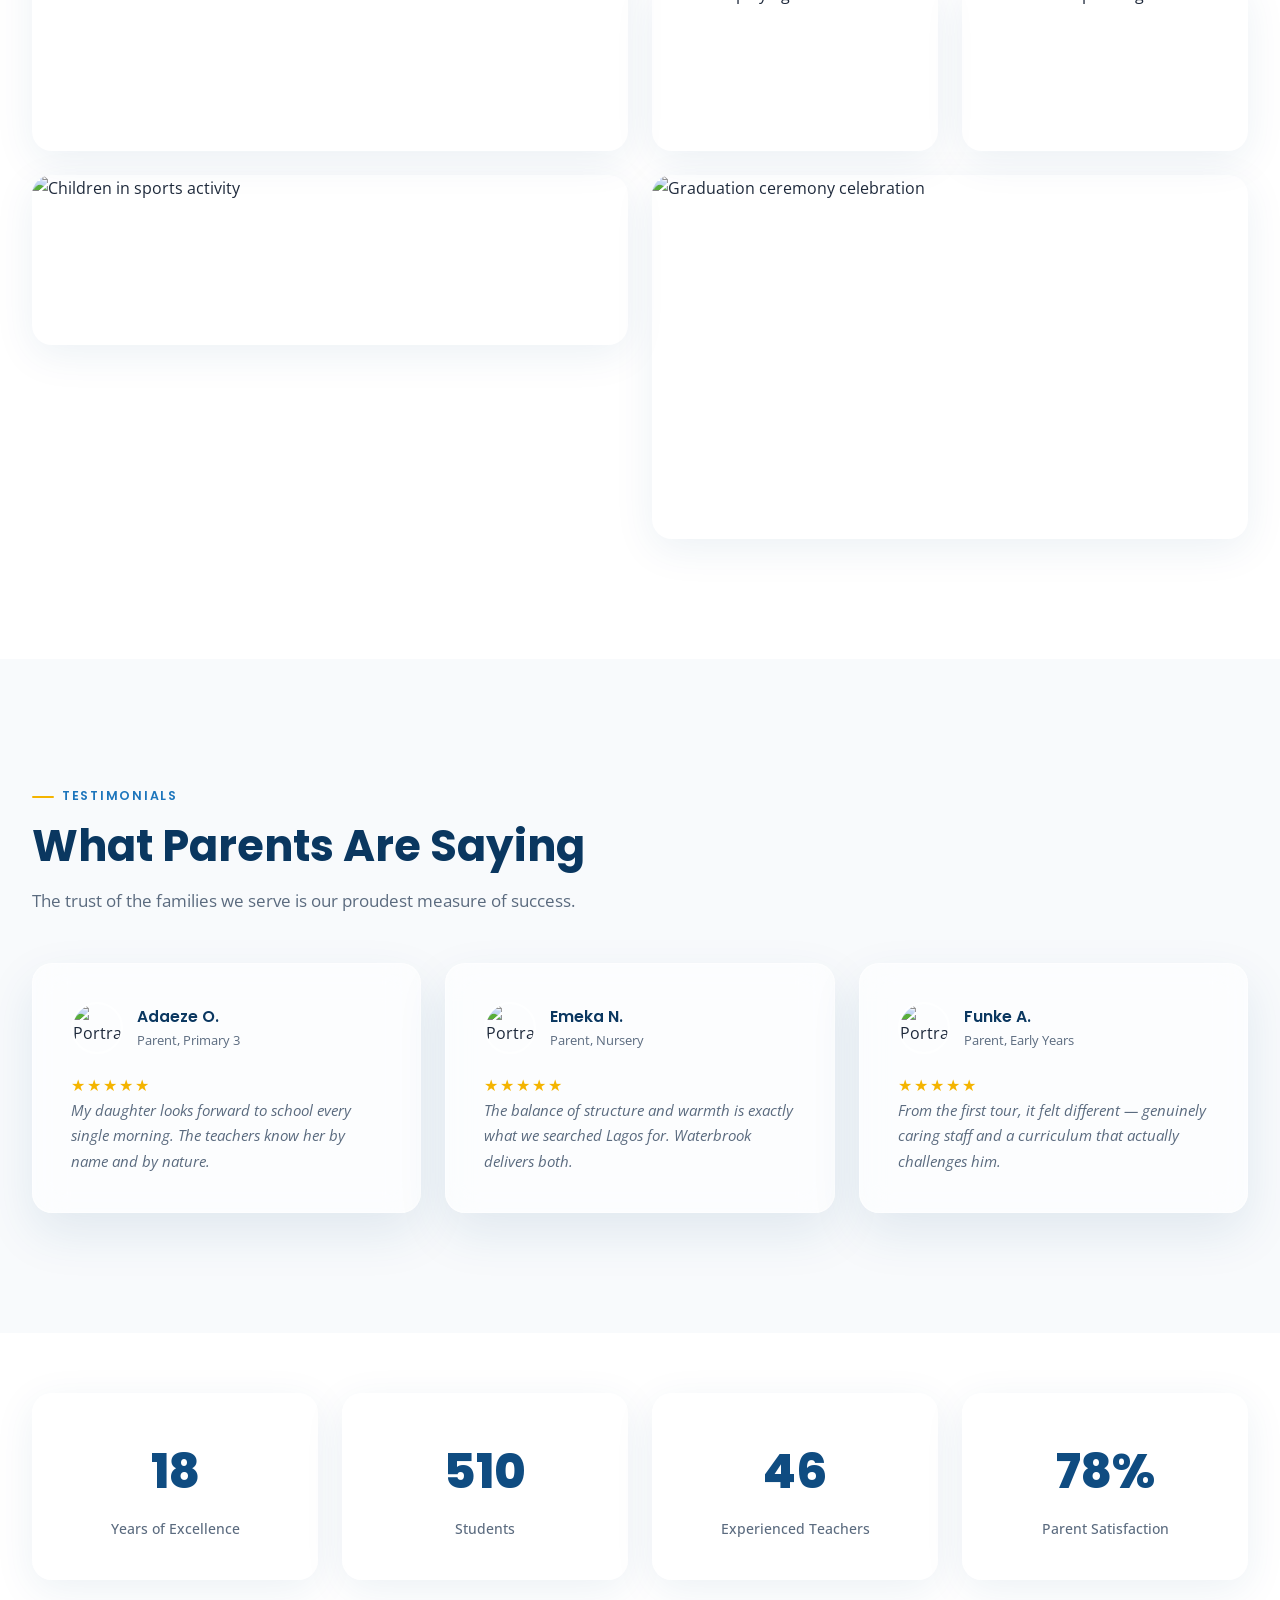
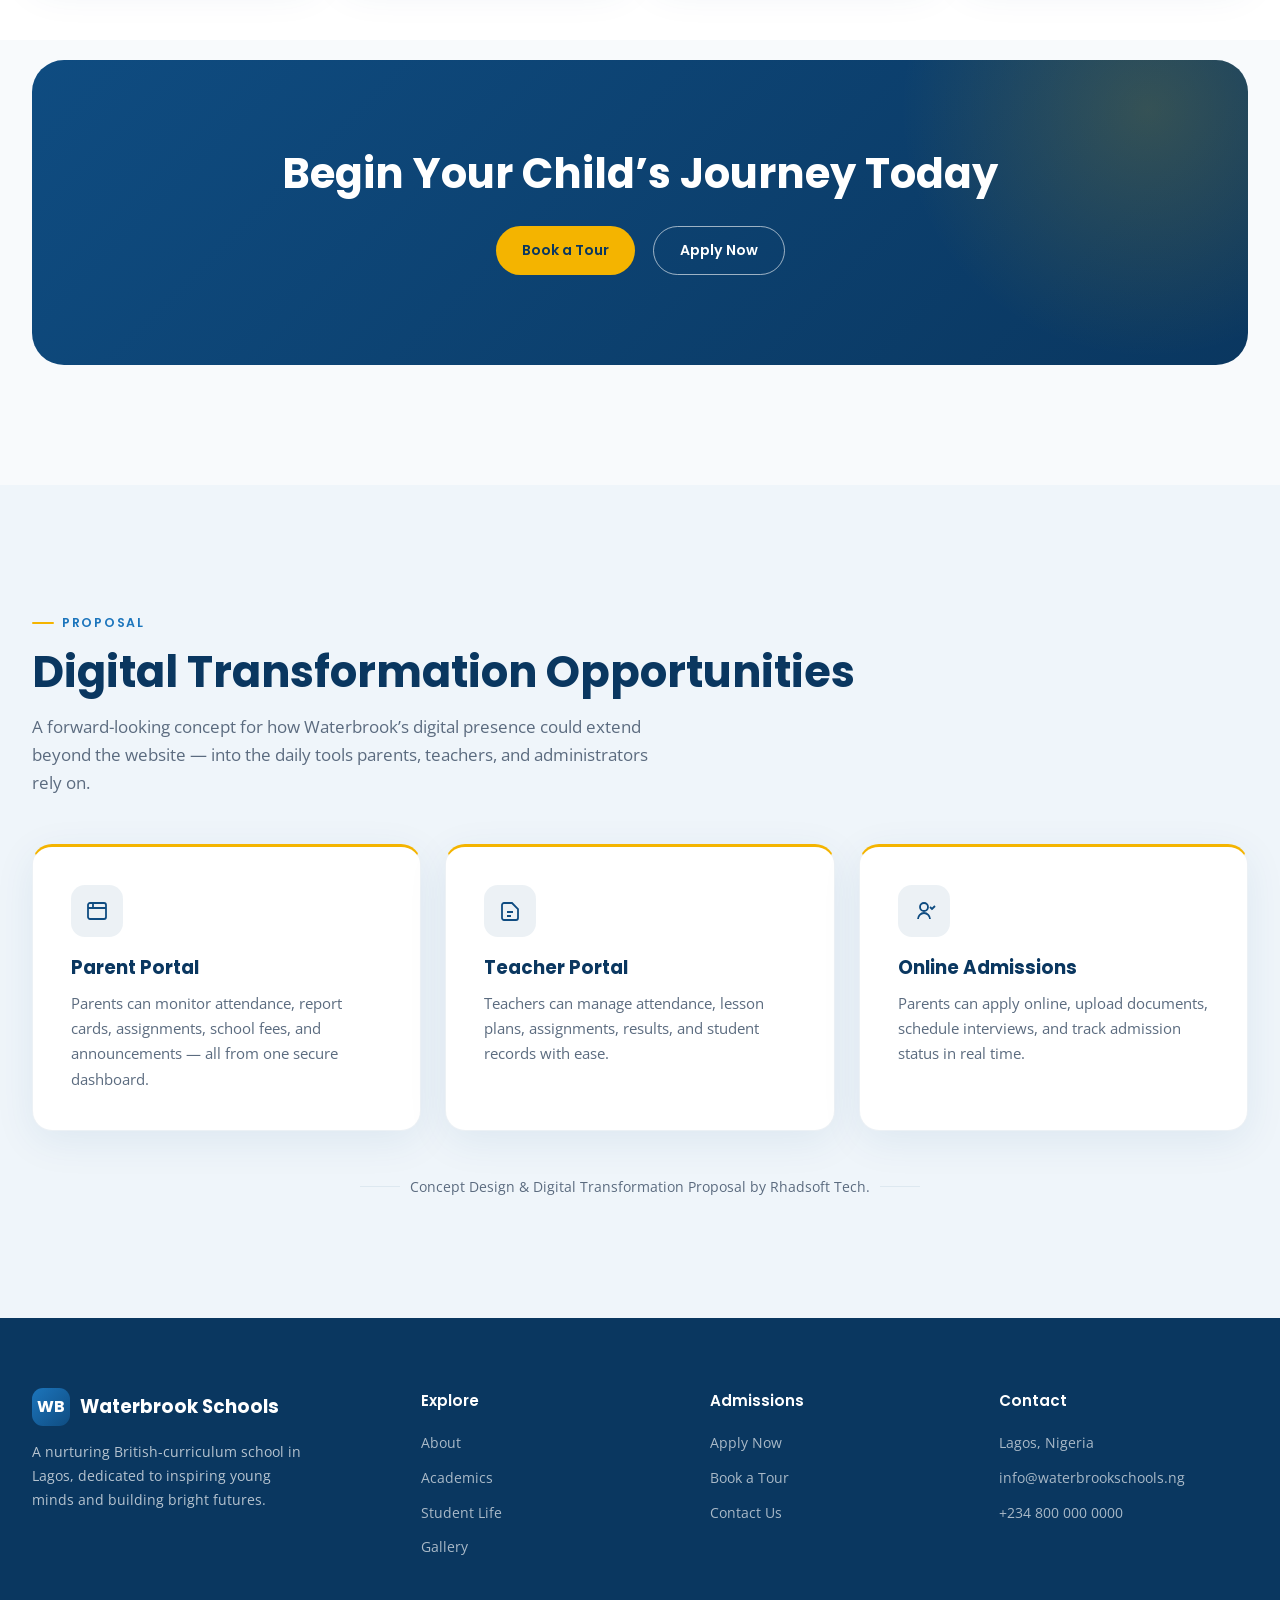
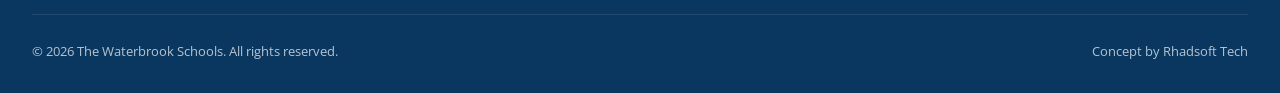
==== commit 0072563d: "Update index.html" ====
--- a/index.html
+++ b/index.html
@@ -3,389 +3,873 @@
 <head>
 <meta charset="UTF-8">
 <meta name="viewport" content="width=device-width, initial-scale=1.0">
-<title>The Waterbrook Schools — Inspiring Young Minds. Building Bright Futures.</title>
-<meta name="description" content="A premium, world-class learning experience nurturing confidence, creativity and lifelong success at The Waterbrook Schools, Lagos.">
+<title>The Waterbrook Schools — Inspiring Young Minds, Building Bright Futures</title>
 <link rel="preconnect" href="https://fonts.googleapis.com">
 <link rel="preconnect" href="https://fonts.gstatic.com" crossorigin>
-<link href="https://fonts.googleapis.com/css2?family=Poppins:wght@400;500;600;700;800&family=Open+Sans:wght@400;500;600;700&display=swap" rel="stylesheet">
-<link rel="stylesheet" href="style.css">
+<link href="https://fonts.googleapis.com/css2?family=Poppins:wght@300;400;500;600;700;800&family=Open+Sans:wght@300;400;500;600;700&display=swap" rel="stylesheet">
+<style>
+/* ============================================================
+   WATERBROOK SCHOOLS — DESIGN TOKENS
+   ============================================================ */
+:root{
+  --primary:#0F4C81;
+  --primary-dark:#0A3760;
+  --secondary:#1C75BC;
+  --accent:#F4B400;
+  --bg:#F8FAFC;
+  --white:#FFFFFF;
+  --dark-text:#1E293B;
+  --muted-text:#5B6B7F;
+  --border-soft: rgba(15,76,129,0.08);
+  --radius:20px;
+  --radius-sm:14px;
+  --shadow-soft: 0 10px 40px rgba(15,76,129,0.08);
+  --shadow-lift: 0 20px 60px rgba(15,76,129,0.16);
+  --glass-bg: rgba(255,255,255,0.6);
+  --glass-border: rgba(255,255,255,0.5);
+  --font-head:'Poppins', sans-serif;
+  --font-body:'Open Sans', sans-serif;
+  --ease: cubic-bezier(.16,.84,.44,1);
+}
+
+*{box-sizing:border-box; margin:0; padding:0;}
+html{scroll-behavior:smooth;}
+body{
+  font-family:var(--font-body);
+  color:var(--dark-text);
+  background:var(--bg);
+  line-height:1.65;
+  overflow-x:hidden;
+  -webkit-font-smoothing:antialiased;
+}
+img{display:block; max-width:100%;}
+a{text-decoration:none; color:inherit;}
+button{font-family:inherit; cursor:pointer; border:none;}
+h1,h2,h3,h4{font-family:var(--font-head); color:var(--primary-dark); line-height:1.15;}
+.section-eyebrow{
+  display:inline-flex; align-items:center; gap:8px;
+  font-family:var(--font-head); font-weight:600; font-size:0.78rem;
+  letter-spacing:0.14em; text-transform:uppercase; color:var(--secondary);
+  margin-bottom:14px;
+}
+.section-eyebrow::before{content:''; width:22px; height:2px; background:var(--accent); display:inline-block; border-radius:2px;}
+.section-title{font-size:clamp(1.9rem, 3.4vw, 2.75rem); font-weight:700; margin-bottom:16px;}
+.section-sub{font-size:1.05rem; color:var(--muted-text); max-width:620px; margin-bottom:48px;}
+.container{max-width:1280px; margin:0 auto; padding:0 32px;}
+section{position:relative; padding:120px 0;}
+
+/* Focus visibility for accessibility */
+a:focus-visible, button:focus-visible{outline:3px solid var(--accent); outline-offset:3px; border-radius:6px;}
+
+/* Reduced motion respect */
+@media (prefers-reduced-motion: reduce){
+  *{animation-duration:0.01ms !important; animation-iteration-count:1 !important; transition-duration:0.01ms !important; scroll-behavior:auto !important;}
+}
+
+/* ============================================================
+   REVEAL ANIMATIONS
+   ============================================================ */
+.reveal{opacity:0; transform:translateY(36px); transition:opacity .9s var(--ease), transform .9s var(--ease);}
+.reveal.left{transform:translateX(-40px);}
+.reveal.right{transform:translateX(40px);}
+.reveal.in{opacity:1; transform:translate(0,0);}
+
+/* ============================================================
+   NAVBAR
+   ============================================================ */
+.navbar{
+  position:fixed; top:0; left:0; width:100%; z-index:1000;
+  padding:22px 0; transition:all .5s var(--ease);
+}
+.navbar-inner{
+  max-width:1280px; margin:0 auto; padding:14px 28px;
+  display:flex; align-items:center; justify-content:space-between;
+  border-radius:100px;
+  background:rgba(255,255,255,0.12);
+  backdrop-filter:blur(18px) saturate(160%);
+  -webkit-backdrop-filter:blur(18px) saturate(160%);
+  border:1px solid rgba(255,255,255,0.25);
+  transition:all .5s var(--ease);
+}
+.navbar.scrolled{padding:12px 0;}
+.navbar.scrolled .navbar-inner{
+  background:rgba(255,255,255,0.92);
+  border:1px solid rgba(15,76,129,0.08);
+  box-shadow:0 12px 40px rgba(15,76,129,0.1);
+}
+.nav-logo{
+  font-family:var(--font-head); font-weight:700; font-size:1.2rem;
+  color:var(--white); display:flex; align-items:center; gap:10px;
+  transition:color .4s var(--ease);
+}
+.navbar.scrolled .nav-logo{color:var(--primary-dark);}
+.nav-logo-mark{
+  width:38px; height:38px; border-radius:11px;
+  background:linear-gradient(135deg, var(--secondary), var(--primary));
+  display:flex; align-items:center; justify-content:center;
+  color:#fff; font-weight:700; font-size:1rem; flex-shrink:0;
+}
+.nav-links{display:flex; gap:34px; list-style:none;}
+.nav-links a{
+  color:rgba(255,255,255,0.92); font-size:0.92rem; font-weight:500;
+  position:relative; transition:color .4s var(--ease);
+}
+.navbar.scrolled .nav-links a{color:var(--dark-text);}
+.nav-links a::after{
+  content:''; position:absolute; left:0; bottom:-6px; width:0; height:2px;
+  background:var(--accent); transition:width .3s var(--ease);
+}
+.nav-links a:hover::after{width:100%;}
+.nav-actions{display:flex; align-items:center; gap:12px;}
+.btn{
+  font-family:var(--font-head); font-weight:600; font-size:0.88rem;
+  padding:12px 26px; border-radius:100px; display:inline-flex; align-items:center;
+  gap:8px; position:relative; overflow:hidden; transition:transform .35s var(--ease), box-shadow .35s var(--ease);
+  white-space:nowrap;
+}
+.btn:active{transform:scale(0.97);}
+.btn-primary{background:var(--accent); color:var(--primary-dark);}
+.btn-primary:hover{box-shadow:0 10px 30px rgba(244,180,0,0.4); transform:translateY(-2px);}
+.btn-outline{background:transparent; border:1.5px solid rgba(255,255,255,0.6); color:#fff;}
+.navbar.scrolled .btn-outline{border-color:var(--primary); color:var(--primary);}
+.btn-outline:hover{background:rgba(255,255,255,0.15);}
+.navbar.scrolled .btn-outline:hover{background:rgba(15,76,129,0.06);}
+.btn-solid{background:var(--primary); color:#fff;}
+.btn-solid:hover{box-shadow:0 10px 30px rgba(15,76,129,0.35); transform:translateY(-2px);}
+
+.nav-toggle{display:none; width:40px; height:40px; background:none; align-items:center; justify-content:center;}
+.nav-toggle span, .nav-toggle::before, .nav-toggle::after{display:none;}
+.hamburger{width:22px; height:2px; background:currentColor; position:relative; color:#fff;}
+.navbar.scrolled .hamburger{color:var(--primary-dark);}
+.hamburger::before, .hamburger::after{content:''; position:absolute; left:0; width:22px; height:2px; background:currentColor;}
+.hamburger::before{top:-7px;} .hamburger::after{top:7px;}
+
+/* Ripple effect for buttons */
+.ripple{position:absolute; border-radius:50%; background:rgba(255,255,255,0.5); transform:scale(0); animation:rippleAnim .6s var(--ease);}
+@keyframes rippleAnim{to{transform:scale(3); opacity:0;}}
+
+/* ============================================================
+   HERO
+   ============================================================ */
+.hero{
+  height:100vh; min-height:680px; position:relative; display:flex; align-items:center; justify-content:center;
+  overflow:hidden; padding:0;
+}
+.hero-bg{
+  position:absolute; inset:0; z-index:0;
+  background-image:linear-gradient(180deg, rgba(10,40,70,0.72), rgba(10,42,74,0.86) 60%, rgba(6,28,52,0.95)), url('https://images.unsplash.com/photo-1503676260728-1c00da094a0b?q=80&w=2000&auto=format&fit=crop');
+  background-size:cover; background-position:center;
+  will-change:transform;
+}
+.hero-content{
+  position:relative; z-index:2; text-align:center; color:#fff; max-width:840px;
+  padding:0 24px;
+}
+.hero-eyebrow{
+  display:inline-flex; align-items:center; gap:10px; padding:8px 18px; border-radius:100px;
+  background:rgba(255,255,255,0.12); border:1px solid rgba(255,255,255,0.25);
+  backdrop-filter:blur(10px); font-size:0.82rem; font-weight:600; letter-spacing:0.06em;
+  margin-bottom:28px; color:#e8f1fa;
+}
+.hero h1{
+  font-size:clamp(2.4rem, 6vw, 4.6rem); font-weight:700; color:#fff; letter-spacing:-0.01em;
+  margin-bottom:22px;
+}
+.hero h1 span{display:block; color:var(--accent);}
+.hero p{
+  font-size:clamp(1rem, 1.6vw, 1.25rem); color:rgba(255,255,255,0.85); max-width:600px;
+  margin:0 auto 40px; font-weight:300;
+}
+.hero-actions{display:flex; gap:18px; justify-content:center; flex-wrap:wrap; margin-bottom:36px;}
+.hero .btn-primary{padding:16px 34px; font-size:0.95rem;}
+.hero .btn-outline{padding:16px 34px; font-size:0.95rem; border-color:rgba(255,255,255,0.5);}
+.hero-trust{
+  display:flex; align-items:center; justify-content:center; gap:10px;
+  font-size:0.9rem; color:rgba(255,255,255,0.75); font-weight:500;
+}
+.stars{color:var(--accent); letter-spacing:2px;}
+.scroll-indicator{
+  position:absolute; bottom:36px; left:50%; transform:translateX(-50%); z-index:2;
+  display:flex; flex-direction:column; align-items:center; gap:8px; color:rgba(255,255,255,0.7);
+  font-size:0.72rem; letter-spacing:0.1em; text-transform:uppercase;
+}
+.scroll-mouse{
+  width:24px; height:38px; border:2px solid rgba(255,255,255,0.5); border-radius:14px;
+  position:relative;
+}
+.scroll-mouse::before{
+  content:''; position:absolute; top:6px; left:50%; transform:translateX(-50%);
+  width:4px; height:8px; border-radius:2px; background:var(--accent);
+  animation:scrollDot 1.8s infinite;
+}
+@keyframes scrollDot{
+  0%{opacity:1; top:6px;} 70%{opacity:0; top:20px;} 100%{opacity:0; top:6px;}
+}
+
+/* ============================================================
+   BENTO GRID SYSTEM
+   ============================================================ */
+.bento-grid{
+  display:grid; gap:24px;
+}
+.bento-card{
+  background:var(--white); border-radius:var(--radius);
+  padding:38px; box-shadow:var(--shadow-soft);
+  border:1px solid var(--border-soft);
+  transition:transform .5s var(--ease), box-shadow .5s var(--ease);
+  position:relative; overflow:hidden;
+}
+.bento-card:hover{transform:translateY(-6px); box-shadow:var(--shadow-lift);}
+.bento-card.dark{background:linear-gradient(150deg, var(--primary), var(--primary-dark)); color:#fff;}
+.bento-card.dark h3, .bento-card.dark h4{color:#fff;}
+.bento-card.dark p{color:rgba(255,255,255,0.82);}
+.card-icon{
+  width:52px; height:52px; border-radius:14px; display:flex; align-items:center; justify-content:center;
+  background:rgba(15,76,129,0.08); color:var(--primary); margin-bottom:20px; flex-shrink:0;
+}
+.bento-card.dark .card-icon{background:rgba(255,255,255,0.14); color:var(--accent);}
+.card-icon svg{width:24px; height:24px;}
+.bento-card h3{font-size:1.3rem; margin-bottom:12px;}
+.bento-card h4{font-size:1.05rem; margin-bottom:10px;}
+.bento-card p{color:var(--muted-text); font-size:0.96rem;}
+
+/* --- About Bento --- */
+.about-grid{
+  grid-template-columns:repeat(6,1fr); grid-auto-rows:minmax(140px,auto);
+}
+.about-grid .card-about-main{grid-column:span 3; grid-row:span 2; display:flex; flex-direction:column; justify-content:center;}
+.about-grid .card-mission{grid-column:span 3; grid-row:span 1;}
+.about-grid .card-vision{grid-column:span 3; grid-row:span 1;}
+.about-grid .card-philosophy{grid-column:span 6; grid-row:span 1; display:flex; align-items:center; gap:40px; flex-wrap:wrap;}
+.about-grid .card-philosophy .philosophy-text{flex:1; min-width:260px;}
+.about-grid .card-curriculum{grid-column:span 3;}
+.about-grid .card-safety{grid-column:span 3;}
+.badge-row{display:flex; gap:10px; flex-wrap:wrap; margin-top:18px;}
+.badge{
+  font-size:0.78rem; font-weight:600; padding:6px 14px; border-radius:100px;
+  background:rgba(15,76,129,0.07); color:var(--primary);
+}
+.bento-card.dark .badge{background:rgba(255,255,255,0.16); color:#fff;}
+
+/* --- Why Parents Choose Us --- */
+.choose-grid{grid-template-columns:repeat(4,1fr);}
+.choose-card{text-align:left;}
+.choose-card:hover .card-icon{background:var(--accent); color:var(--primary-dark); transform:rotate(-6deg);}
+.card-icon{transition:all .4s var(--ease);}
+
+/* --- Learning Stages --- */
+.stages-grid{grid-template-columns:repeat(3,1fr);}
+.stage-card{padding:0; overflow:hidden; display:flex; flex-direction:column;}
+.stage-img{height:230px; width:100%; overflow:hidden; position:relative;}
+.stage-img img{width:100%; height:100%; object-fit:cover; transition:transform .7s var(--ease);}
+.stage-card:hover .stage-img img{transform:scale(1.08);}
+.stage-body{padding:30px;}
+.stage-explore{
+  margin-top:18px; display:inline-flex; align-items:center; gap:8px;
+  font-weight:600; color:var(--secondary); font-size:0.92rem;
+}
+.stage-explore svg{width:16px; height:16px; transition:transform .3s var(--ease);}
+.stage-card:hover .stage-explore svg{transform:translateX(4px);}
+
+/* --- Student Life Gallery --- */
+.gallery-grid{
+  grid-template-columns:repeat(4,1fr); grid-auto-rows:170px;
+}
+.gallery-item{border-radius:var(--radius); overflow:hidden; position:relative; box-shadow:var(--shadow-soft);}
+.gallery-item img{width:100%; height:100%; object-fit:cover; transition:transform .7s var(--ease);}
+.gallery-item:hover img{transform:scale(1.1);}
+.gallery-item.g1{grid-column:span 2; grid-row:span 2;}
+.gallery-item.g2{grid-column:span 2; grid-row:span 1;}
+.gallery-item.g3{grid-column:span 1; grid-row:span 1;}
+.gallery-item.g4{grid-column:span 1; grid-row:span 1;}
+.gallery-item.g5{grid-column:span 2; grid-row:span 1;}
+.gallery-item.g6{grid-column:span 2; grid-row:span 2;}
+.gallery-caption{
+  position:absolute; left:0; right:0; bottom:0; padding:20px;
+  background:linear-gradient(0deg, rgba(6,28,52,0.85), transparent);
+  color:#fff; font-family:var(--font-head); font-weight:500; font-size:0.92rem;
+  opacity:0; transform:translateY(10px); transition:all .4s var(--ease);
+}
+.gallery-item:hover .gallery-caption{opacity:1; transform:translateY(0);}
+
+/* --- Testimonials --- */
+.testimonial-grid{grid-template-columns:repeat(3,1fr);}
+.testimonial-card{
+  background:var(--glass-bg); backdrop-filter:blur(16px) saturate(160%);
+  -webkit-backdrop-filter:blur(16px) saturate(160%);
+  border:1px solid var(--glass-border);
+  box-shadow:0 20px 50px rgba(15,76,129,0.1);
+}
+.testimonial-head{display:flex; align-items:center; gap:14px; margin-bottom:18px;}
+.testimonial-avatar{
+  width:52px; height:52px; border-radius:50%; overflow:hidden; flex-shrink:0;
+  border:2px solid rgba(255,255,255,0.7);
+}
+.testimonial-avatar img{width:100%; height:100%; object-fit:cover;}
+.testimonial-name{font-family:var(--font-head); font-weight:600; font-size:0.98rem; color:var(--primary-dark);}
+.testimonial-role{font-size:0.8rem; color:var(--muted-text);}
+.testimonial-quote{font-size:0.98rem; color:var(--dark-text); font-style:italic;}
+
+/* --- Statistics --- */
+.stats-grid{grid-template-columns:repeat(4,1fr);}
+.stat-card{
+  text-align:center; background:var(--glass-bg); backdrop-filter:blur(14px);
+  -webkit-backdrop-filter:blur(14px); border:1px solid var(--glass-border);
+}
+.stat-number{
+  font-family:var(--font-head); font-weight:800; font-size:clamp(2.2rem,4vw,3rem);
+  color:var(--primary); margin-bottom:6px;
+}
+.stat-label{font-size:0.9rem; color:var(--muted-text); font-weight:500;}
+
+/* ============================================================
+   CTA
+   ============================================================ */
+.cta-section{
+  background:linear-gradient(135deg, var(--primary), var(--primary-dark));
+  border-radius:32px; margin:0 32px; padding:90px 40px; text-align:center;
+  position:relative; overflow:hidden;
+}
+.cta-section::before{
+  content:''; position:absolute; width:500px; height:500px; border-radius:50%;
+  background:radial-gradient(circle, rgba(244,180,0,0.18), transparent 70%);
+  top:-200px; right:-150px;
+}
+.cta-section h2{color:#fff; font-size:clamp(1.8rem,3.6vw,2.6rem); margin-bottom:28px; position:relative;}
+.cta-actions{display:flex; gap:18px; justify-content:center; flex-wrap:wrap; position:relative;}
+
+/* ============================================================
+   DIGITAL TRANSFORMATION SECTION
+   ============================================================ */
+.digital-section{background:#EFF5FA;}
+.digital-grid{grid-template-columns:repeat(3,1fr);}
+.digital-card{border-top:3px solid var(--accent);}
+.digital-note{
+  text-align:center; margin-top:44px; font-size:0.88rem; color:var(--muted-text);
+  display:flex; align-items:center; justify-content:center; gap:10px;
+}
+.digital-note::before, .digital-note::after{content:''; width:40px; height:1px; background:var(--border-soft);}
+
+/* ============================================================
+   FOOTER
+   ============================================================ */
+footer{background:var(--primary-dark); color:rgba(255,255,255,0.7); padding:70px 0 30px;}
+.footer-grid{
+  display:grid; grid-template-columns:1.4fr 1fr 1fr 1fr; gap:40px; padding-bottom:44px;
+  border-bottom:1px solid rgba(255,255,255,0.1);
+}
+.footer-logo{display:flex; align-items:center; gap:10px; color:#fff; font-family:var(--font-head); font-weight:700; font-size:1.15rem; margin-bottom:14px;}
+.footer-col h5{color:#fff; font-family:var(--font-head); font-size:0.95rem; margin-bottom:18px; font-weight:600;}
+.footer-col a{display:block; font-size:0.9rem; margin-bottom:11px; color:rgba(255,255,255,0.65); transition:color .3s;}
+.footer-col a:hover{color:var(--accent);}
+.footer-bottom{padding-top:26px; display:flex; justify-content:space-between; flex-wrap:wrap; gap:12px; font-size:0.82rem;}
+
+/* ============================================================
+   RESPONSIVE
+   ============================================================ */
+@media (max-width:1024px){
+  .about-grid, .choose-grid, .stages-grid, .digital-grid, .stats-grid, .testimonial-grid{grid-template-columns:repeat(2,1fr);}
+  .about-grid .card-about-main, .about-grid .card-mission, .about-grid .card-vision, .about-grid .card-philosophy, .about-grid .card-curriculum, .about-grid .card-safety{grid-column:span 2;}
+  .about-grid .card-mission{grid-column:span 1;} .about-grid .card-vision{grid-column:span 1;}
+  .about-grid .card-curriculum{grid-column:span 1;} .about-grid .card-safety{grid-column:span 1;}
+  .gallery-grid{grid-template-columns:repeat(2,1fr);}
+  .gallery-item.g1, .gallery-item.g6{grid-column:span 2;}
+  .footer-grid{grid-template-columns:1fr 1fr;}
+}
+@media (max-width:768px){
+  .nav-links, .nav-actions .btn-outline{display:none;}
+  .nav-toggle{display:flex;}
+  section{padding:80px 0;}
+  .container{padding:0 22px;}
+  .about-grid, .choose-grid, .stages-grid, .digital-grid, .stats-grid, .testimonial-grid, .gallery-grid{grid-template-columns:1fr !important;}
+  .about-grid > div, .gallery-item{grid-column:span 1 !important; grid-row:span 1 !important;}
+  .gallery-item{height:220px;}
+  .cta-section{margin:0 18px; padding:60px 24px;}
+  .footer-grid{grid-template-columns:1fr;}
+  .footer-bottom{flex-direction:column; text-align:center;}
+}
+</style>
 </head>
 <body>
 
-<!-- ============ NAVBAR ============ -->
-<header class="navbar" id="navbar">
+<!-- ============================================================
+     NAVBAR
+     ============================================================ -->
+<nav class="navbar" id="navbar">
   <div class="navbar-inner">
-    <a href="#home" class="logo">
-      <span class="logo-mark">W</span>
-      <span class="logo-text">Waterbrook <em>Schools</em></span>
+    <a href="#home" class="nav-logo">
+      <span class="nav-logo-mark">WB</span>
+      Waterbrook Schools
     </a>
-
-    <nav class="nav-links" id="navLinks">
-      <a href="#home">Home</a>
-      <a href="#about">About</a>
-      <a href="#admissions">Admissions</a>
-      <a href="#academics">Academics</a>
-      <a href="#student-life">Student Life</a>
-      <a href="#gallery">Gallery</a>
-      <a href="#contact">Contact</a>
-    </nav>
-
-    <div class="navbar-actions">
-      <a href="#tour" class="btn btn-ghost">Book a Tour</a>
+    <ul class="nav-links">
+      <li><a href="#home">Home</a></li>
+      <li><a href="#about">About</a></li>
+      <li><a href="#admissions">Admissions</a></li>
+      <li><a href="#academics">Academics</a></li>
+      <li><a href="#student-life">Student Life</a></li>
+      <li><a href="#gallery">Gallery</a></li>
+      <li><a href="#contact">Contact</a></li>
+    </ul>
+    <div class="nav-actions">
+      <a href="#tour" class="btn btn-outline">Book a Tour</a>
       <a href="#admissions" class="btn btn-primary">Apply Now</a>
-      <button class="menu-toggle" id="menuToggle" aria-label="Toggle menu" aria-expanded="false">
-        <span></span><span></span><span></span>
-      </button>
-    </div>
+    </div>
+    <button class="nav-toggle" id="navToggle" aria-label="Toggle menu"><span class="hamburger"></span></button>
+  </div>
+</nav>
+
+<!-- ============================================================
+     HERO
+     ============================================================ -->
+<header class="hero" id="home">
+  <div class="hero-bg" id="heroBg"></div>
+  <div class="hero-content">
+    <span class="hero-eyebrow reveal in">Waterbrook Schools · Lagos</span>
+    <h1 class="reveal in">Inspiring Young Minds.<span>Building Bright Futures.</span></h1>
+    <p class="reveal in">Providing a world-class learning experience that nurtures confidence, creativity, and lifelong success.</p>
+    <div class="hero-actions reveal in">
+      <a href="#admissions" class="btn btn-primary">Apply Now</a>
+      <a href="#tour" class="btn btn-outline">Book a Tour</a>
+    </div>
+    <div class="hero-trust reveal in">
+      <span class="stars">★★★★★</span> Trusted by Parents Across Lagos
+    </div>
+  </div>
+  <div class="scroll-indicator">
+    <span>Scroll</span>
+    <div class="scroll-mouse"></div>
   </div>
 </header>
 
-<!-- ============ HERO ============ -->
-<section class="hero" id="home">
-  <div class="hero-media">
-    <img src="https://images.unsplash.com/photo-1503676260728-1c00da094a0b?q=80&w=2000&auto=format&fit=crop" alt="Children learning together in a bright modern classroom" loading="eager">
-    <div class="hero-overlay"></div>
-  </div>
-
-  <div class="hero-inner">
-    <div class="hero-content" data-reveal="fade-up">
-      <p class="eyebrow">The Waterbrook Schools · Lagos</p>
-      <h1>Inspiring Young Minds.<br>Building Bright Futures.</h1>
-      <p class="hero-sub">Providing a world-class learning experience that nurtures confidence, creativity, and lifelong success.</p>
-      <div class="hero-actions">
-        <a href="#admissions" class="btn btn-accent btn-lg">Apply Now</a>
-        <a href="#tour" class="btn btn-outline-light btn-lg">Book a Tour</a>
-      </div>
-      <p class="hero-trust">★★★★★ Trusted by Parents Across Lagos</p>
-    </div>
-
-    <button class="scroll-indicator" aria-label="Scroll to content">
-      <span class="scroll-dot"></span>
-    </button>
+<!-- ============================================================
+     BENTO 01 — ABOUT
+     ============================================================ -->
+<section id="about">
+  <div class="container">
+    <div class="section-eyebrow reveal">About Waterbrook</div>
+    <h2 class="section-title reveal">A Foundation Built on Excellence</h2>
+    <p class="section-sub reveal">For over two decades, Waterbrook Schools has combined academic rigour with genuine warmth &mdash; shaping confident, well-rounded children ready for the world ahead.</p>
+
+    <div class="bento-grid about-grid">
+      <div class="bento-card dark card-about-main reveal left">
+        <div class="card-icon">
+          <svg viewBox="0 0 24 24" fill="none" stroke="currentColor" stroke-width="1.8"><path d="M12 3l9 4.5-9 4.5-9-4.5 9-4.5z"/><path d="M7 10v5c0 1.5 2.5 3 5 3s5-1.5 5-3v-5"/></svg>
+        </div>
+        <h3>About Waterbrook Schools</h3>
+        <p>Waterbrook is a premier British-curriculum school in Lagos, dedicated to nurturing curious, capable, and compassionate learners from Early Years through Primary. Our classrooms blend structured academic excellence with the freedom to explore, question, and grow.</p>
+        <div class="badge-row">
+          <span class="badge">Est. Reputation for Excellence</span>
+          <span class="badge">British Curriculum</span>
+        </div>
+      </div>
+
+      <div class="bento-card card-mission reveal">
+        <div class="card-icon"><svg viewBox="0 0 24 24" fill="none" stroke="currentColor" stroke-width="1.8"><circle cx="12" cy="12" r="9"/><circle cx="12" cy="12" r="4"/><circle cx="12" cy="12" r="0.5" fill="currentColor"/></svg></div>
+        <h4>Our Mission</h4>
+        <p>To cultivate a nurturing academic environment where every child discovers their potential and builds the character to pursue it.</p>
+      </div>
+
+      <div class="bento-card card-vision reveal">
+        <div class="card-icon"><svg viewBox="0 0 24 24" fill="none" stroke="currentColor" stroke-width="1.8"><path d="M2 12s4-7 10-7 10 7 10 7-4 7-10 7-10-7-10-7z"/><circle cx="12" cy="12" r="3"/></svg></div>
+        <h4>Our Vision</h4>
+        <p>To be Lagos&rsquo;s most trusted name in early and primary education &mdash; recognised for excellence, safety, and heart.</p>
+      </div>
+
+      <div class="bento-card card-philosophy reveal">
+        <div class="philosophy-text">
+          <h4>Our Learning Philosophy</h4>
+          <p>We believe children learn best when they feel safe, seen, and challenged in equal measure. Every lesson at Waterbrook is designed around inquiry, play, and purposeful discovery &mdash; guided by teachers who know each child by name and by nature.</p>
+        </div>
+        <div class="badge-row">
+          <span class="badge">Inquiry-Led</span>
+          <span class="badge">Child-Centred</span>
+          <span class="badge">Values-Driven</span>
+        </div>
+      </div>
+
+      <div class="bento-card card-curriculum reveal left">
+        <div class="card-icon"><svg viewBox="0 0 24 24" fill="none" stroke="currentColor" stroke-width="1.8"><path d="M4 6h16M4 12h16M4 18h10"/></svg></div>
+        <h4>British Curriculum</h4>
+        <p>A globally respected framework delivering strong foundations in literacy, numeracy, and inquiry-based learning.</p>
+      </div>
+
+      <div class="bento-card card-safety reveal right">
+        <div class="card-icon"><svg viewBox="0 0 24 24" fill="none" stroke="currentColor" stroke-width="1.8"><path d="M12 3l7 3v6c0 4.5-3 7.5-7 9-4-1.5-7-4.5-7-9V6l7-3z"/></svg></div>
+        <h4>Safe Learning Environment</h4>
+        <p>Secure campuses, trained staff, and warm supervision, so every family can trust where their child spends the day.</p>
+      </div>
+    </div>
   </div>
 </section>
 
-<!-- ============ ABOUT BENTO ============ -->
-<section class="section" id="about">
+<!-- ============================================================
+     BENTO 02 — WHY PARENTS CHOOSE US
+     ============================================================ -->
+<section style="background:#fff;">
   <div class="container">
-    <p class="section-eyebrow" data-reveal="fade-up">About Us</p>
-    <h2 class="section-title" data-reveal="fade-up">A foundation built on care and excellence</h2>
-
-    <div class="bento bento-about">
-      <article class="bento-card card-lg card-lg-media glass-none" data-reveal="fade-up">
-        <div class="card-lg-image">
-          <img src="https://images.unsplash.com/photo-1580582932707-520aed937b7b?q=80&w=1200&auto=format&fit=crop" alt="Waterbrook Schools classroom and campus">
-        </div>
-        <div class="card-lg-body">
-          <h3>About Waterbrook Schools</h3>
-          <p>For over a decade, Waterbrook has welcomed children into a community where curiosity is celebrated and character is built alongside academic excellence. Our classrooms are designed for exploration — small, warm, and led by teachers who know every child by name. We believe a great education begins with feeling safe, seen, and encouraged to ask questions.</p>
-          <a href="#academics" class="text-link">Discover our story →</a>
-        </div>
-      </article>
-
-      <article class="bento-card card-sm" data-reveal="fade-up">
-        <span class="card-icon">🎯</span>
-        <h4>Mission</h4>
-        <p>To nurture confident, capable learners through a balanced, child-centred education rooted in strong values.</p>
-      </article>
-
-      <article class="bento-card card-sm" data-reveal="fade-up">
-        <span class="card-icon">🌅</span>
-        <h4>Vision</h4>
-        <p>A generation of thoughtful leaders equipped to shape a better world, one classroom at a time.</p>
-      </article>
-
-      <article class="bento-card card-wide glass-none" data-reveal="fade-up">
-        <h4>Our Learning Philosophy</h4>
-        <p>We pair structured academic rigour with room for genuine curiosity — project-based learning, hands-on discovery, and mentorship from teachers who adapt to how each child learns best, not the other way around.</p>
-      </article>
-
-      <article class="bento-card card-sm" data-reveal="fade-up">
-        <span class="card-icon">📘</span>
-        <h4>British Curriculum</h4>
-        <p>An internationally benchmarked curriculum that opens doors to schools and universities worldwide.</p>
-      </article>
-
-      <article class="bento-card card-sm" data-reveal="fade-up">
-        <span class="card-icon">🛡️</span>
-        <h4>Safe Learning Environment</h4>
-        <p>Secure campuses, trained staff, and a culture of care that puts every child's wellbeing first.</p>
-      </article>
+    <div class="section-eyebrow reveal">Why Waterbrook</div>
+    <h2 class="section-title reveal">Why Parents Choose Us</h2>
+    <p class="section-sub reveal">Every detail of the Waterbrook experience is considered &mdash; from class sizes to the languages our children speak.</p>
+
+    <div class="bento-grid choose-grid">
+      <div class="bento-card choose-card reveal">
+        <div class="card-icon"><svg viewBox="0 0 24 24" fill="none" stroke="currentColor" stroke-width="1.8"><path d="M12 12a4 4 0 100-8 4 4 0 000 8zM4 20c0-3 3.5-5 8-5s8 2 8 5"/></svg></div>
+        <h3 style="font-size:1.08rem;">Child-Centred Learning</h3>
+        <p>Every plan starts with the child &mdash; their pace, curiosity, and personality.</p>
+      </div>
+      <div class="bento-card choose-card reveal">
+        <div class="card-icon"><svg viewBox="0 0 24 24" fill="none" stroke="currentColor" stroke-width="1.8"><circle cx="8" cy="9" r="3"/><circle cx="16" cy="9" r="3"/><path d="M3 19c0-2.5 2.5-4 5-4M21 19c0-2.5-2.5-4-5-4"/></svg></div>
+        <h3 style="font-size:1.08rem;">Small Class Sizes</h3>
+        <p>Focused attention with low student-to-teacher ratios in every classroom.</p>
+      </div>
+      <div class="bento-card choose-card reveal">
+        <div class="card-icon"><svg viewBox="0 0 24 24" fill="none" stroke="currentColor" stroke-width="1.8"><path d="M4 19V6a2 2 0 012-2h8l6 6v9a2 2 0 01-2 2H6a2 2 0 01-2-2z"/><path d="M14 4v6h6"/></svg></div>
+        <h3 style="font-size:1.08rem;">Experienced Teachers</h3>
+        <p>Qualified, caring educators who bring both expertise and warmth.</p>
+      </div>
+      <div class="bento-card choose-card reveal">
+        <div class="card-icon"><svg viewBox="0 0 24 24" fill="none" stroke="currentColor" stroke-width="1.8"><path d="M2 12c3-4 6-4 10 0s7 4 10 0M2 17c3-4 6-4 10 0s7 4 10 0"/></svg></div>
+        <h3 style="font-size:1.08rem;">Swimming</h3>
+        <p>Supervised swim instruction that builds confidence in and out of the water.</p>
+      </div>
+      <div class="bento-card choose-card reveal">
+        <div class="card-icon"><svg viewBox="0 0 24 24" fill="none" stroke="currentColor" stroke-width="1.8"><path d="M12 4v16M5 8c2-2 4-2 7 0s5 2 7 0M5 16c2-2 4-2 7 0s5 2 7 0"/></svg></div>
+        <h3 style="font-size:1.08rem;">French</h3>
+        <p>Early language exposure that opens minds to new cultures and ideas.</p>
+      </div>
+      <div class="bento-card choose-card reveal">
+        <div class="card-icon"><svg viewBox="0 0 24 24" fill="none" stroke="currentColor" stroke-width="1.8"><path d="M12 19c-4-3-8-5-8-9a4 4 0 018-2 4 4 0 018 2c0 4-4 6-8 9z"/></svg></div>
+        <h3 style="font-size:1.08rem;">Creative Arts</h3>
+        <p>Music, drama, and visual art woven into everyday learning.</p>
+      </div>
+      <div class="bento-card choose-card reveal">
+        <div class="card-icon"><svg viewBox="0 0 24 24" fill="none" stroke="currentColor" stroke-width="1.8"><path d="M3 12l4-7h10l4 7-4 7H7l-4-7z"/><circle cx="12" cy="12" r="2.5"/></svg></div>
+        <h3 style="font-size:1.08rem;">Outdoor Learning</h3>
+        <p>Nature-based play and discovery beyond the classroom walls.</p>
+      </div>
+      <div class="bento-card choose-card reveal">
+        <div class="card-icon"><svg viewBox="0 0 24 24" fill="none" stroke="currentColor" stroke-width="1.8"><rect x="4" y="4" width="16" height="12" rx="2"/><path d="M9 20h6M12 16v4"/></svg></div>
+        <h3 style="font-size:1.08rem;">Technology Integration</h3>
+        <p>Purposeful, age-appropriate use of technology to support learning.</p>
+      </div>
     </div>
   </div>
 </section>
 
-<!-- ============ PILLARS: FACILITY / CURRICULUM / COMMUNITY ============ -->
-<section class="section pillars-section">
+<!-- ============================================================
+     BENTO 03 — LEARNING STAGES
+     ============================================================ -->
+<section id="academics" style="background:var(--bg);">
   <div class="container">
-    <p class="section-eyebrow" data-reveal="fade-up">What Sets Us Apart</p>
-    <h2 class="section-title" data-reveal="fade-up">Three commitments behind every school day</h2>
-
-    <div class="bento bento-pillars">
-      <article class="pillar-card" data-reveal="fade-up">
-        <span class="pillar-index">01</span>
-        <h4>Purpose-built Facility</h4>
-        <p>Each program consists of its own bi-weekly theme and activities, so your child has something new to anticipate with each week.</p>
-      </article>
-
-      <article class="pillar-card" data-reveal="fade-up">
-        <span class="pillar-index">02</span>
-        <h4>Child-centred Curriculum</h4>
-        <p>Through innovative teaching methods and a supportive environment, we empower students to unleash their imagination, explore new ideas, and bring their visions to life.</p>
-      </article>
-
-      <article class="pillar-card" data-reveal="fade-up">
-        <span class="pillar-index">03</span>
-        <h4>Fostering Community</h4>
-        <p>At The Waterbrook, we focus on fostering an inclusive community. Our aim is to unite our children, parents, and staff through dedication, achievement, and service.</p>
-      </article>
+    <div class="section-eyebrow reveal">Academics</div>
+    <h2 class="section-title reveal">Learning Stages</h2>
+    <p class="section-sub reveal">A carefully staged journey from first steps to strong foundations, each phase designed for exactly where your child is.</p>
+
+    <div class="bento-grid stages-grid">
+      <div class="bento-card stage-card reveal left">
+        <div class="stage-img"><img src="https://images.unsplash.com/photo-1587616211892-b9d1198aec8e?q=80&w=900&auto=format&fit=crop" alt="Early Years children playing and learning together"></div>
+        <div class="stage-body">
+          <h3>Early Years</h3>
+          <p>Gentle first steps into structured learning through play, sensory discovery, and social growth.</p>
+          <a href="#admissions" class="stage-explore">Explore Early Years <svg viewBox="0 0 24 24" fill="none" stroke="currentColor" stroke-width="2"><path d="M5 12h14M13 6l6 6-6 6"/></svg></a>
+        </div>
+      </div>
+      <div class="bento-card stage-card reveal">
+        <div class="stage-img"><img src="https://images.unsplash.com/photo-1544776193-352d25ca82cd?q=80&w=900&auto=format&fit=crop" alt="Nursery children in a bright classroom"></div>
+        <div class="stage-body">
+          <h3>Nursery</h3>
+          <p>Building language, numeracy, and independence through guided, playful exploration.</p>
+          <a href="#admissions" class="stage-explore">Explore Nursery <svg viewBox="0 0 24 24" fill="none" stroke="currentColor" stroke-width="2"><path d="M5 12h14M13 6l6 6-6 6"/></svg></a>
+        </div>
+      </div>
+      <div class="bento-card stage-card reveal right">
+        <div class="stage-img"><img src="https://images.unsplash.com/photo-1509062522246-3755977927d7?q=80&w=900&auto=format&fit=crop" alt="Primary school students learning in classroom"></div>
+        <div class="stage-body">
+          <h3>Primary School</h3>
+          <p>Deepening academic mastery across the British curriculum while nurturing character and leadership.</p>
+          <a href="#admissions" class="stage-explore">Explore Primary <svg viewBox="0 0 24 24" fill="none" stroke="currentColor" stroke-width="2"><path d="M5 12h14M13 6l6 6-6 6"/></svg></a>
+        </div>
+      </div>
     </div>
   </div>
 </section>
 
-<!-- ============ WHY PARENTS CHOOSE US ============ -->
-<section class="section section-tint">
+<!-- ============================================================
+     BENTO 04 — STUDENT LIFE GALLERY
+     ============================================================ -->
+<section id="student-life" style="background:#fff;">
   <div class="container">
-    <p class="section-eyebrow" data-reveal="fade-up">Why Parents Choose Us</p>
-    <h2 class="section-title" data-reveal="fade-up">Everything a growing mind needs, in one place</h2>
-
-    <div class="bento bento-features">
-      <div class="feature-card" data-reveal="fade-up">
-        <span class="card-icon">🧒</span>
-        <h4>Child-Centred Learning</h4>
-        <p>Every lesson is shaped around how children actually learn best.</p>
-      </div>
-      <div class="feature-card" data-reveal="fade-up">
-        <span class="card-icon">👥</span>
-        <h4>Small Class Sizes</h4>
-        <p>More attention, more encouragement, better outcomes.</p>
-      </div>
-      <div class="feature-card" data-reveal="fade-up">
-        <span class="card-icon">🍎</span>
-        <h4>Experienced Teachers</h4>
-        <p>Passionate educators dedicated to every child's growth.</p>
-      </div>
-      <div class="feature-card" data-reveal="fade-up">
-        <span class="card-icon">🏊</span>
-        <h4>Swimming</h4>
-        <p>Confidence in and out of the water, from an early age.</p>
-      </div>
-      <div class="feature-card" data-reveal="fade-up">
-        <span class="card-icon">🇫🇷</span>
-        <h4>French</h4>
-        <p>A second language taught early, naturally, and joyfully.</p>
-      </div>
-      <div class="feature-card" data-reveal="fade-up">
-        <span class="card-icon">🎨</span>
-        <h4>Creative Arts</h4>
-        <p>Music, art, and drama that let personality flourish.</p>
-      </div>
-      <div class="feature-card" data-reveal="fade-up">
-        <span class="card-icon">🌳</span>
-        <h4>Outdoor Learning</h4>
-        <p>Fresh air, movement, and hands-on discovery every week.</p>
-      </div>
-      <div class="feature-card" data-reveal="fade-up">
-        <span class="card-icon">💻</span>
-        <h4>Technology Integration</h4>
-        <p>Purposeful use of technology that supports, not replaces, learning.</p>
-      </div>
+    <div class="section-eyebrow reveal">Student Life</div>
+    <h2 class="section-title reveal">Moments That Shape Childhood</h2>
+    <p class="section-sub reveal">A glimpse into the everyday joy, curiosity, and friendship that fill our halls and playgrounds.</p>
+
+    <div class="bento-grid gallery-grid" id="gallery">
+      <div class="gallery-item g1 reveal"><img src="https://images.unsplash.com/photo-1580582932707-520aed937b7b?q=80&w=1200&auto=format&fit=crop" alt="Children reading together in library"><div class="gallery-caption">Library &amp; Storytime</div></div>
+      <div class="gallery-item g2 reveal"><img src="https://images.unsplash.com/photo-1427504494785-3a9ca7044f45?q=80&w=1000&auto=format&fit=crop" alt="Students in science class"><div class="gallery-caption">STEM Discovery</div></div>
+      <div class="gallery-item g3 reveal"><img src="https://images.unsplash.com/photo-1596464716127-f2a82984de30?q=80&w=700&auto=format&fit=crop" alt="Children playing outdoors"><div class="gallery-caption">Outdoor Play</div></div>
+      <div class="gallery-item g4 reveal"><img src="https://images.unsplash.com/photo-1596496181861-5a5c8e0f0e0a?q=80&w=700&auto=format&fit=crop" alt="Art class with painting"><div class="gallery-caption">Creative Arts</div></div>
+      <div class="gallery-item g5 reveal"><img src="https://images.unsplash.com/photo-1541943181603-d8fe267a5dcf?q=80&w=1000&auto=format&fit=crop" alt="Children in sports activity"><div class="gallery-caption">Sports &amp; Teamwork</div></div>
+      <div class="gallery-item g6 reveal"><img src="https://images.unsplash.com/photo-1522202176988-66273c2fd55f?q=80&w=1200&auto=format&fit=crop" alt="Graduation ceremony celebration"><div class="gallery-caption">Milestone Celebrations</div></div>
     </div>
   </div>
 </section>
 
-<!-- ============ LEARNING STAGES ============ -->
-<section class="section" id="academics">
+<!-- ============================================================
+     TESTIMONIALS
+     ============================================================ -->
+<section style="background:var(--bg);">
   <div class="container">
-    <p class="section-eyebrow" data-reveal="fade-up">Learning Stages</p>
-    <h2 class="section-title" data-reveal="fade-up">A journey shaped for every age</h2>
-
-    <div class="bento bento-stages">
-      <article class="stage-card" data-reveal="fade-left">
-        <img src="https://images.unsplash.com/photo-1587616211892-b3fd0089a1d5?q=80&w=1200&auto=format&fit=crop" alt="Early years child playing and learning">
-        <div class="stage-body">
-          <h4>Early Years</h4>
-          <p>Play-led discovery that builds language, confidence, and social skills from the very start.</p>
-          <a href="#" class="text-link">Explore →</a>
-        </div>
-      </article>
-      <article class="stage-card" data-reveal="fade-up">
-        <img src="https://images.unsplash.com/photo-1544776193-0d3c02c3a9a2?q=80&w=1200&auto=format&fit=crop" alt="Nursery children in a classroom activity">
-        <div class="stage-body">
-          <h4>Nursery</h4>
-          <p>Structured routines and gentle guidance that prepare children for formal learning.</p>
-          <a href="#" class="text-link">Explore →</a>
-        </div>
-      </article>
-      <article class="stage-card" data-reveal="fade-right">
-        <img src="https://images.unsplash.com/photo-1523240795612-9a054b0db644?q=80&w=1200&auto=format&fit=crop" alt="Primary school children studying together">
-        <div class="stage-body">
-          <h4>Primary School</h4>
-          <p>A rigorous British curriculum balanced with creativity, sport, and character education.</p>
-          <a href="#" class="text-link">Explore →</a>
-        </div>
-      </article>
+    <div class="section-eyebrow reveal">Testimonials</div>
+    <h2 class="section-title reveal">What Parents Are Saying</h2>
+    <p class="section-sub reveal">The trust of the families we serve is our proudest measure of success.</p>
+
+    <div class="bento-grid testimonial-grid">
+      <div class="bento-card testimonial-card reveal left">
+        <div class="testimonial-head">
+          <div class="testimonial-avatar"><img src="https://images.unsplash.com/photo-1544005313-94ddf0286df2?q=80&w=200&auto=format&fit=crop" alt="Portrait of Adaeze O., Waterbrook parent"></div>
+          <div><div class="testimonial-name">Adaeze O.</div><div class="testimonial-role">Parent, Primary 3</div></div>
+        </div>
+        <div class="stars">★★★★★</div>
+        <p class="testimonial-quote">My daughter looks forward to school every single morning. The teachers know her by name and by nature.</p>
+      </div>
+      <div class="bento-card testimonial-card reveal">
+        <div class="testimonial-head">
+          <div class="testimonial-avatar"><img src="https://images.unsplash.com/photo-1500648767791-00dcc994a43e?q=80&w=200&auto=format&fit=crop" alt="Portrait of Emeka N., Waterbrook parent"></div>
+          <div><div class="testimonial-name">Emeka N.</div><div class="testimonial-role">Parent, Nursery</div></div>
+        </div>
+        <div class="stars">★★★★★</div>
+        <p class="testimonial-quote">The balance of structure and warmth is exactly what we searched Lagos for. Waterbrook delivers both.</p>
+      </div>
+      <div class="bento-card testimonial-card reveal right">
+        <div class="testimonial-head">
+          <div class="testimonial-avatar"><img src="https://images.unsplash.com/photo-1531123897727-8f129e1688ce?q=80&w=200&auto=format&fit=crop" alt="Portrait of Funke A., Waterbrook parent"></div>
+          <div><div class="testimonial-name">Funke A.</div><div class="testimonial-role">Parent, Early Years</div></div>
+        </div>
+        <div class="stars">★★★★★</div>
+        <p class="testimonial-quote">From the first tour, it felt different &mdash; genuinely caring staff and a curriculum that actually challenges him.</p>
+      </div>
     </div>
   </div>
 </section>
 
-<!-- ============ STUDENT LIFE GALLERY ============ -->
-<section class="section section-tint" id="student-life">
+<!-- ============================================================
+     STATISTICS
+     ============================================================ -->
+<section style="background:#fff; padding-top:60px; padding-bottom:60px;">
   <div class="container">
-    <p class="section-eyebrow" data-reveal="fade-up">Student Life</p>
-    <h2 class="section-title" data-reveal="fade-up">Moments that make school unforgettable</h2>
-
-    <div class="bento bento-gallery" id="gallery">
-      <div class="gallery-item item-big" data-reveal="fade-up">
-        <img src="https://images.unsplash.com/photo-1427504494785-3a9ca7044f45?q=80&w=1400&auto=format&fit=crop" alt="Students collaborating on a class project">
-      </div>
-      <div class="gallery-item" data-reveal="fade-up">
-        <img src="https://images.unsplash.com/photo-1571260899304-425eee4c7efc?q=80&w=900&auto=format&fit=crop" alt="Child painting during art class">
-      </div>
-      <div class="gallery-item" data-reveal="fade-up">
-        <img src="https://images.unsplash.com/photo-1580582932707-520aed937b7b?q=80&w=900&auto=format&fit=crop" alt="Students in the school library">
-      </div>
-      <div class="gallery-item" data-reveal="fade-up">
-        <img src="https://images.unsplash.com/photo-1509062522246-3755977927d7?q=80&w=900&auto=format&fit=crop" alt="Children playing sports outdoors">
-      </div>
-      <div class="gallery-item item-big" data-reveal="fade-up">
-        <img src="https://images.unsplash.com/photo-1497486751825-1233686d5d80?q=80&w=1400&auto=format&fit=crop" alt="Students presenting a STEM project">
-      </div>
+    <div class="bento-grid stats-grid">
+      <div class="bento-card stat-card reveal"><div class="stat-number" data-count="22">0</div><div class="stat-label">Years of Excellence</div></div>
+      <div class="bento-card stat-card reveal"><div class="stat-number" data-count="640">0</div><div class="stat-label">Students</div></div>
+      <div class="bento-card stat-card reveal"><div class="stat-number" data-count="58">0</div><div class="stat-label">Experienced Teachers</div></div>
+      <div class="bento-card stat-card reveal"><div class="stat-number" data-count="98" data-suffix="%">0</div><div class="stat-label">Parent Satisfaction</div></div>
     </div>
   </div>
 </section>
 
-<!-- ============ TESTIMONIALS ============ -->
-<section class="section">
+<!-- ============================================================
+     CTA
+     ============================================================ -->
+<section id="admissions" style="padding-top:20px;">
+  <div class="cta-section reveal">
+    <h2>Begin Your Child&rsquo;s Journey Today</h2>
+    <div class="cta-actions">
+      <a href="#tour" class="btn btn-primary">Book a Tour</a>
+      <a href="#contact" class="btn btn-outline">Apply Now</a>
+    </div>
+  </div>
+</section>
+
+<!-- ============================================================
+     DIGITAL TRANSFORMATION OPPORTUNITIES (RHADSOFT PROPOSAL)
+     ============================================================ -->
+<section class="digital-section">
   <div class="container">
-    <p class="section-eyebrow" data-reveal="fade-up">Testimonials</p>
-    <h2 class="section-title" data-reveal="fade-up">What our parents say</h2>
-
-    <div class="testimonials">
-      <article class="testimonial-card glass" data-reveal="fade-up">
-        <div class="testimonial-stars">★★★★★</div>
-        <p>"My daughter has blossomed here. The teachers genuinely know her, and it shows in how excited she is to go to school every morning."</p>
-        <div class="testimonial-author">
-          <img src="https://images.unsplash.com/photo-1544005313-94ddf0286df2?q=80&w=200&auto=format&fit=crop" alt="Parent portrait">
-          <div>
-            <strong>Adaeze O.</strong>
-            <span>Parent, Primary 3</span>
-          </div>
-        </div>
-      </article>
-
-      <article class="testimonial-card glass" data-reveal="fade-up">
-        <div class="testimonial-stars">★★★★★</div>
-        <p>"The small class sizes make all the difference. Our son gets the attention he needs, and the results speak for themselves."</p>
-        <div class="testimonial-author">
-          <img src="https://images.unsplash.com/photo-1507003211169-0a1dd7228f2d?q=80&w=200&auto=format&fit=crop" alt="Parent portrait">
-          <div>
-            <strong>Tunde A.</strong>
-            <span>Parent, Nursery 2</span>
-          </div>
-        </div>
-      </article>
-
-      <article class="testimonial-card glass" data-reveal="fade-up">
-        <div class="testimonial-stars">★★★★★</div>
-        <p>"From the safety measures to the warmth of the staff, Waterbrook feels like an extension of our family. Highly recommended."</p>
-        <div class="testimonial-author">
-          <img src="https://images.unsplash.com/photo-1524504388940-b1c1722653e1?q=80&w=200&auto=format&fit=crop" alt="Parent portrait">
-          <div>
-            <strong>Funmi K.</strong>
-            <span>Parent, Early Years</span>
-          </div>
-        </div>
-      </article>
-    </div>
+    <div class="section-eyebrow reveal">Proposal</div>
+    <h2 class="section-title reveal">Digital Transformation Opportunities</h2>
+    <p class="section-sub reveal">A forward-looking concept for how Waterbrook&rsquo;s digital presence could extend beyond the website &mdash; into the daily tools parents, teachers, and administrators rely on.</p>
+
+    <div class="bento-grid digital-grid">
+      <div class="bento-card digital-card reveal left">
+        <div class="card-icon"><svg viewBox="0 0 24 24" fill="none" stroke="currentColor" stroke-width="1.8"><rect x="3" y="4" width="18" height="16" rx="2"/><path d="M3 9h18M8 4v5"/></svg></div>
+        <h3 style="font-size:1.15rem;">Parent Portal</h3>
+        <p>Parents can monitor attendance, report cards, assignments, school fees, and announcements &mdash; all from one secure dashboard.</p>
+      </div>
+      <div class="bento-card digital-card reveal">
+        <div class="card-icon"><svg viewBox="0 0 24 24" fill="none" stroke="currentColor" stroke-width="1.8"><path d="M4 19V6a2 2 0 012-2h8l6 6v9a2 2 0 01-2 2H6a2 2 0 01-2-2z"/><path d="M9 13h6M9 17h4"/></svg></div>
+        <h3 style="font-size:1.15rem;">Teacher Portal</h3>
+        <p>Teachers can manage attendance, lesson plans, assignments, results, and student records with ease.</p>
+      </div>
+      <div class="bento-card digital-card reveal right">
+        <div class="card-icon"><svg viewBox="0 0 24 24" fill="none" stroke="currentColor" stroke-width="1.8"><path d="M12 12a4 4 0 100-8 4 4 0 000 8z"/><path d="M6 20c0-3.3 2.7-6 6-6s6 2.7 6 6"/><path d="M18 8l2 2 3-3"/></svg></div>
+        <h3 style="font-size:1.15rem;">Online Admissions</h3>
+        <p>Parents can apply online, upload documents, schedule interviews, and track admission status in real time.</p>
+      </div>
+    </div>
+    <p class="digital-note">Concept Design &amp; Digital Transformation Proposal by Rhadsoft Tech.</p>
   </div>
 </section>
 
-<!-- ============ STATISTICS ============ -->
-<section class="section section-tint">
+<!-- ============================================================
+     FOOTER
+     ============================================================ -->
+<footer id="contact">
   <div class="container">
-    <div class="bento bento-stats">
-      <div class="stat-card glass" data-reveal="fade-up">
-        <span class="stat-number" data-count="12">0</span>
-        <span class="stat-suffix">+</span>
-        <p>Years of Excellence</p>
-      </div>
-      <div class="stat-card glass" data-reveal="fade-up">
-        <span class="stat-number" data-count="850">0</span>
-        <span class="stat-suffix">+</span>
-        <p>Students</p>
-      </div>
-      <div class="stat-card glass" data-reveal="fade-up">
-        <span class="stat-number" data-count="60">0</span>
-        <span class="stat-suffix">+</span>
-        <p>Experienced Teachers</p>
-      </div>
-      <div class="stat-card glass" data-reveal="fade-up">
-        <span class="stat-number" data-count="98">0</span>
-        <span class="stat-suffix">%</span>
-        <p>Parent Satisfaction</p>
-      </div>
-    </div>
-  </div>
-</section>
-
-<!-- ============ CTA ============ -->
-<section class="cta" id="tour">
-  <div class="container cta-inner" data-reveal="fade-up">
-    <h2>Begin Your Child's Journey Today</h2>
-    <div class="hero-actions">
-      <a href="#tour" class="btn btn-outline-light btn-lg">Book a Tour</a>
-      <a href="#admissions" class="btn btn-accent btn-lg">Apply Now</a>
-    </div>
-  </div>
-</section>
-
-<!-- ============ DIGITAL TRANSFORMATION (RHADSOFT PROPOSAL) ============ -->
-<section class="section digital-section" id="admissions">
-  <div class="container">
-    <p class="section-eyebrow" data-reveal="fade-up">Digital Transformation Opportunities</p>
-    <h2 class="section-title" data-reveal="fade-up">Extending the Waterbrook experience online</h2>
-
-    <div class="bento bento-digital">
-      <article class="digital-card" data-reveal="fade-up">
-        <span class="card-icon">👨‍👩‍👧</span>
-        <h4>Parent Portal</h4>
-        <p>Parents can monitor attendance, report cards, assignments, school fees, and announcements — all from one secure dashboard.</p>
-      </article>
-      <article class="digital-card" data-reveal="fade-up">
-        <span class="card-icon">🍎</span>
-        <h4>Teacher Portal</h4>
-        <p>Teachers can manage attendance, lesson plans, assignments, results, and student records with less paperwork.</p>
-      </article>
-      <article class="digital-card" data-reveal="fade-up">
-        <span class="card-icon">📝</span>
-        <h4>Online Admissions</h4>
-        <p>Parents can apply online, upload documents, schedule interviews, and track admission status in real time.</p>
-      </article>
-    </div>
-
-    <p class="digital-note" data-reveal="fade-up">Concept Design &amp; Digital Transformation Proposal by Rhadsoft Tech.</p>
-  </div>
-</section>
-
-<!-- ============ FOOTER ============ -->
-<footer class="footer" id="contact">
-  <div class="container footer-inner">
-    <div class="footer-brand">
-      <span class="logo-mark">W</span>
-      <span class="logo-text">Waterbrook <em>Schools</em></span>
-    </div>
-    <nav class="footer-links">
-      <a href="#about">About</a>
-      <a href="#admissions">Admissions</a>
-      <a href="#academics">Academics</a>
-      <a href="#student-life">Student Life</a>
-      <a href="#gallery">Gallery</a>
-    </nav>
-    <p class="footer-copy">© 2026 The Waterbrook Schools. All rights reserved.</p>
+    <div class="footer-grid">
+      <div>
+        <div class="footer-logo"><span class="nav-logo-mark">WB</span>Waterbrook Schools</div>
+        <p style="font-size:0.9rem; max-width:280px;">A nurturing British-curriculum school in Lagos, dedicated to inspiring young minds and building bright futures.</p>
+      </div>
+      <div class="footer-col">
+        <h5>Explore</h5>
+        <a href="#about">About</a>
+        <a href="#academics">Academics</a>
+        <a href="#student-life">Student Life</a>
+        <a href="#gallery">Gallery</a>
+      </div>
+      <div class="footer-col">
+        <h5>Admissions</h5>
+        <a href="#admissions">Apply Now</a>
+        <a href="#tour">Book a Tour</a>
+        <a href="#contact">Contact Us</a>
+      </div>
+      <div class="footer-col">
+        <h5>Contact</h5>
+        <a href="#">Lagos, Nigeria</a>
+        <a href="#">info@waterbrookschools.ng</a>
+        <a href="#">+234 800 000 0000</a>
+      </div>
+    </div>
+    <div class="footer-bottom">
+      <span>&copy; 2026 The Waterbrook Schools. All rights reserved.</span>
+      <span>Concept by Rhadsoft Tech</span>
+    </div>
   </div>
 </footer>
 
-<script src="script.js"></script>
+<!-- ============================================================
+     JAVASCRIPT
+     ============================================================ -->
+<script>
+(function(){
+  "use strict";
+
+  /* ---------- Navbar scroll state ---------- */
+  const navbar = document.getElementById('navbar');
+  function handleNavScroll(){
+    if(window.scrollY > 40){ navbar.classList.add('scrolled'); }
+    else{ navbar.classList.remove('scrolled'); }
+  }
+  window.addEventListener('scroll', handleNavScroll, {passive:true});
+  handleNavScroll();
+
+  /* ---------- Mobile nav toggle (simple slide-down menu) ---------- */
+  const navToggle = document.getElementById('navToggle');
+  let mobileOpen = false;
+  navToggle.addEventListener('click', function(){
+    mobileOpen = !mobileOpen;
+    const links = document.querySelector('.nav-links');
+    if(mobileOpen){
+      links.style.display='flex';
+      links.style.position='fixed';
+      links.style.top='90px';
+      links.style.left='22px';
+      links.style.right='22px';
+      links.style.flexDirection='column';
+      links.style.background='rgba(255,255,255,0.97)';
+      links.style.padding='24px';
+      links.style.borderRadius='20px';
+      links.style.boxShadow='0 20px 50px rgba(15,76,129,0.18)';
+      links.querySelectorAll('a').forEach(a=>a.style.color='#1E293B');
+    } else {
+      links.removeAttribute('style');
+    }
+  });
+  document.querySelectorAll('.nav-links a').forEach(a=>{
+    a.addEventListener('click', ()=>{
+      if(mobileOpen){ mobileOpen=false; document.querySelector('.nav-links').removeAttribute('style'); }
+    });
+  });
+
+  /* ---------- Scroll reveal via IntersectionObserver ---------- */
+  const revealEls = document.querySelectorAll('.reveal');
+  const io = new IntersectionObserver((entries)=>{
+    entries.forEach(entry=>{
+      if(entry.isIntersecting){
+        entry.target.classList.add('in');
+        io.unobserve(entry.target);
+      }
+    });
+  }, {threshold:0.15, rootMargin:'0px 0px -60px 0px'});
+  revealEls.forEach(el=>io.observe(el));
+
+  /* ---------- Hero subtle parallax ---------- */
+  const heroBg = document.getElementById('heroBg');
+  window.addEventListener('scroll', function(){
+    const y = window.scrollY;
+    if(y < window.innerHeight){
+      heroBg.style.transform = 'translateY(' + (y*0.35) + 'px) scale(' + (1 + y*0.0003) + ')';
+    }
+  }, {passive:true});
+
+  /* ---------- Animated counters for statistics ---------- */
+  const counters = document.querySelectorAll('.stat-number');
+  const counterIO = new IntersectionObserver((entries)=>{
+    entries.forEach(entry=>{
+      if(entry.isIntersecting){
+        animateCounter(entry.target);
+        counterIO.unobserve(entry.target);
+      }
+    });
+  }, {threshold:0.5});
+  counters.forEach(c=>counterIO.observe(c));
+
+  function animateCounter(el){
+    const target = parseInt(el.getAttribute('data-count'), 10);
+    const suffix = el.getAttribute('data-suffix') || '';
+    const duration = 1600;
+    const start = performance.now();
+    function tick(now){
+      const progress = Math.min((now-start)/duration, 1);
+      const eased = 1 - Math.pow(1-progress, 3);
+      el.textContent = Math.round(eased * target) + suffix;
+      if(progress < 1){ requestAnimationFrame(tick); }
+    }
+    requestAnimationFrame(tick);
+  }
+
+  /* ---------- Button ripple effect ---------- */
+  document.querySelectorAll('.btn').forEach(btn=>{
+    btn.addEventListener('click', function(e){
+      const rect = btn.getBoundingClientRect();
+      const ripple = document.createElement('span');
+      const size = Math.max(rect.width, rect.height);
+      ripple.className='ripple';
+      ripple.style.width = ripple.style.height = size+'px';
+      ripple.style.left = (e.clientX - rect.left - size/2)+'px';
+      ripple.style.top = (e.clientY - rect.top - size/2)+'px';
+      btn.style.position='relative';
+      btn.style.overflow='hidden';
+      btn.appendChild(ripple);
+      setTimeout(()=>ripple.remove(), 650);
+    });
+  });
+
+  /* ---------- Smooth scroll for in-page anchors ---------- */
+  document.querySelectorAll('a[href^="#"]').forEach(anchor=>{
+    anchor.addEventListener('click', function(e){
+      const id = this.getAttribute('href');
+      if(id.length>1){
+        const target = document.querySelector(id);
+        if(target){
+          e.preventDefault();
+          const y = target.getBoundingClientRect().top + window.scrollY - 90;
+          window.scrollTo({top:y, behavior:'smooth'});
+        }
+      }
+    });
+  });
+
+})();
+</script>
 </body>
 </html>
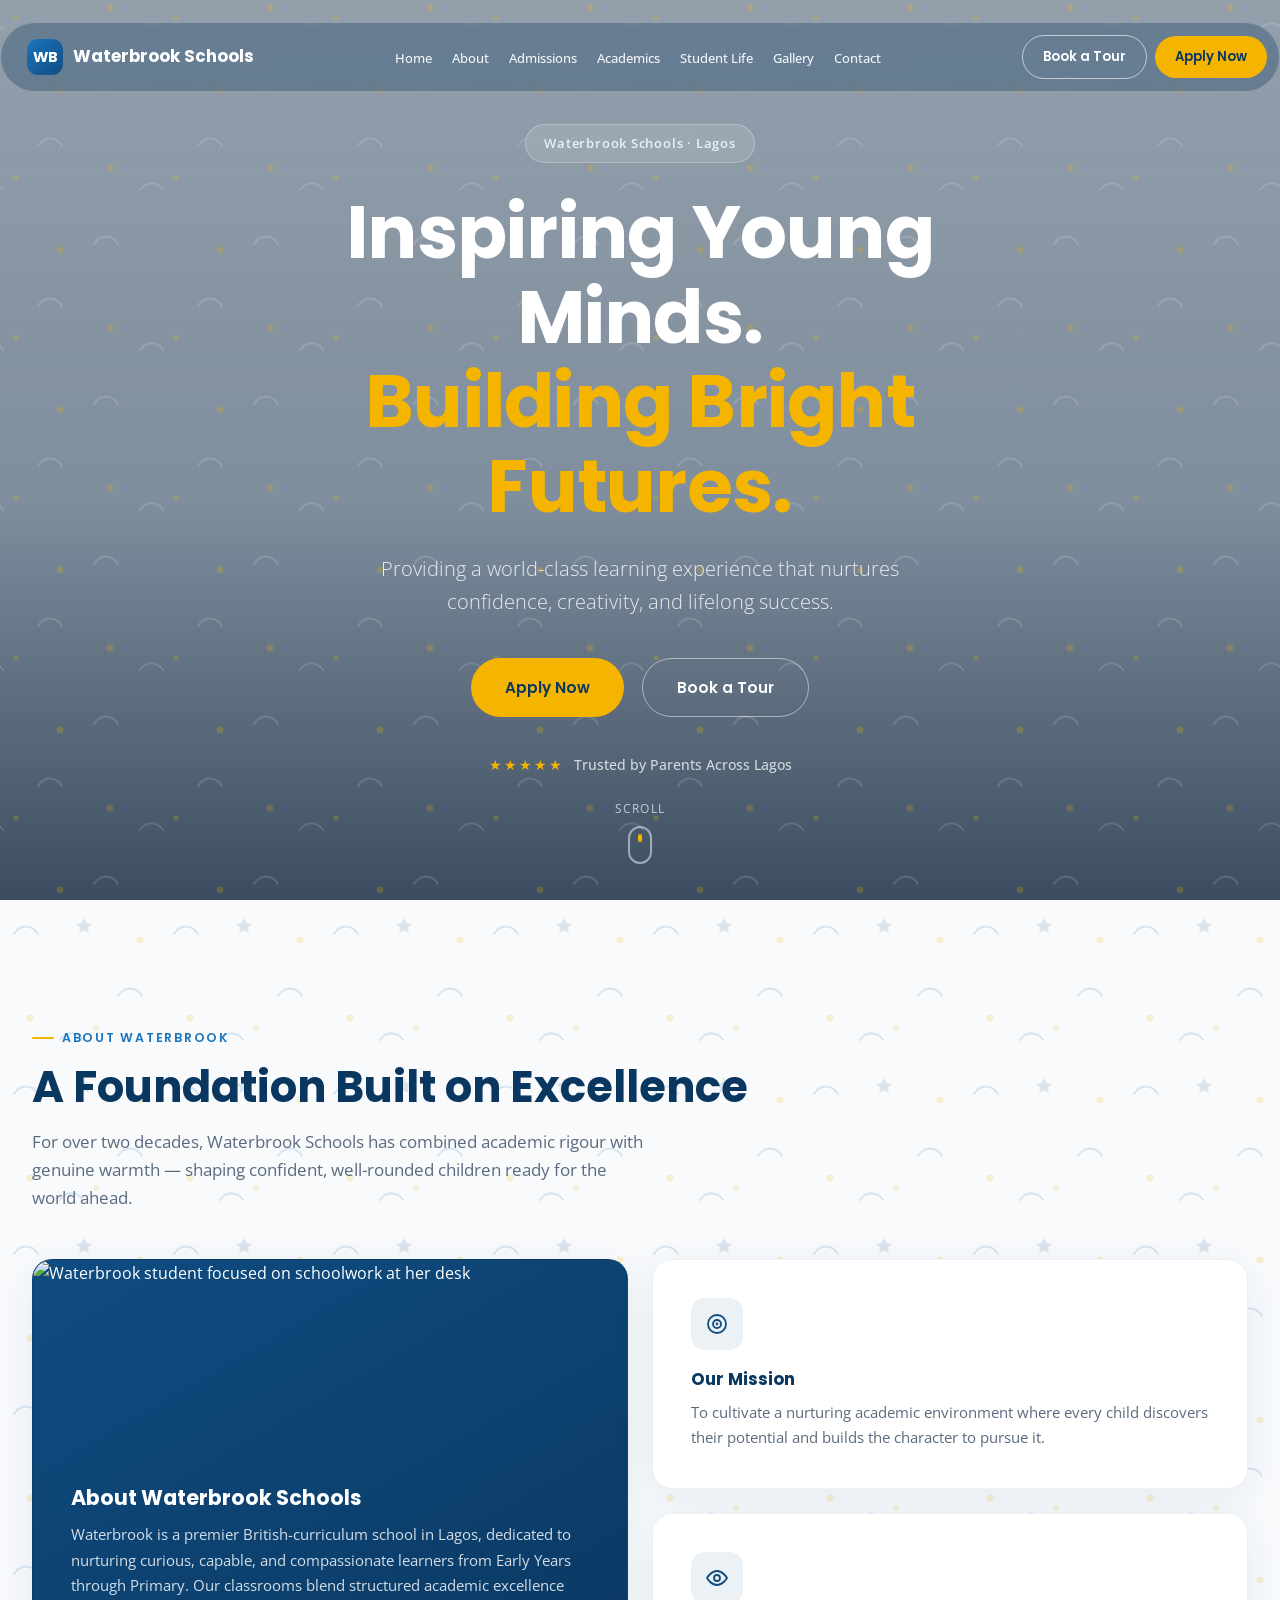
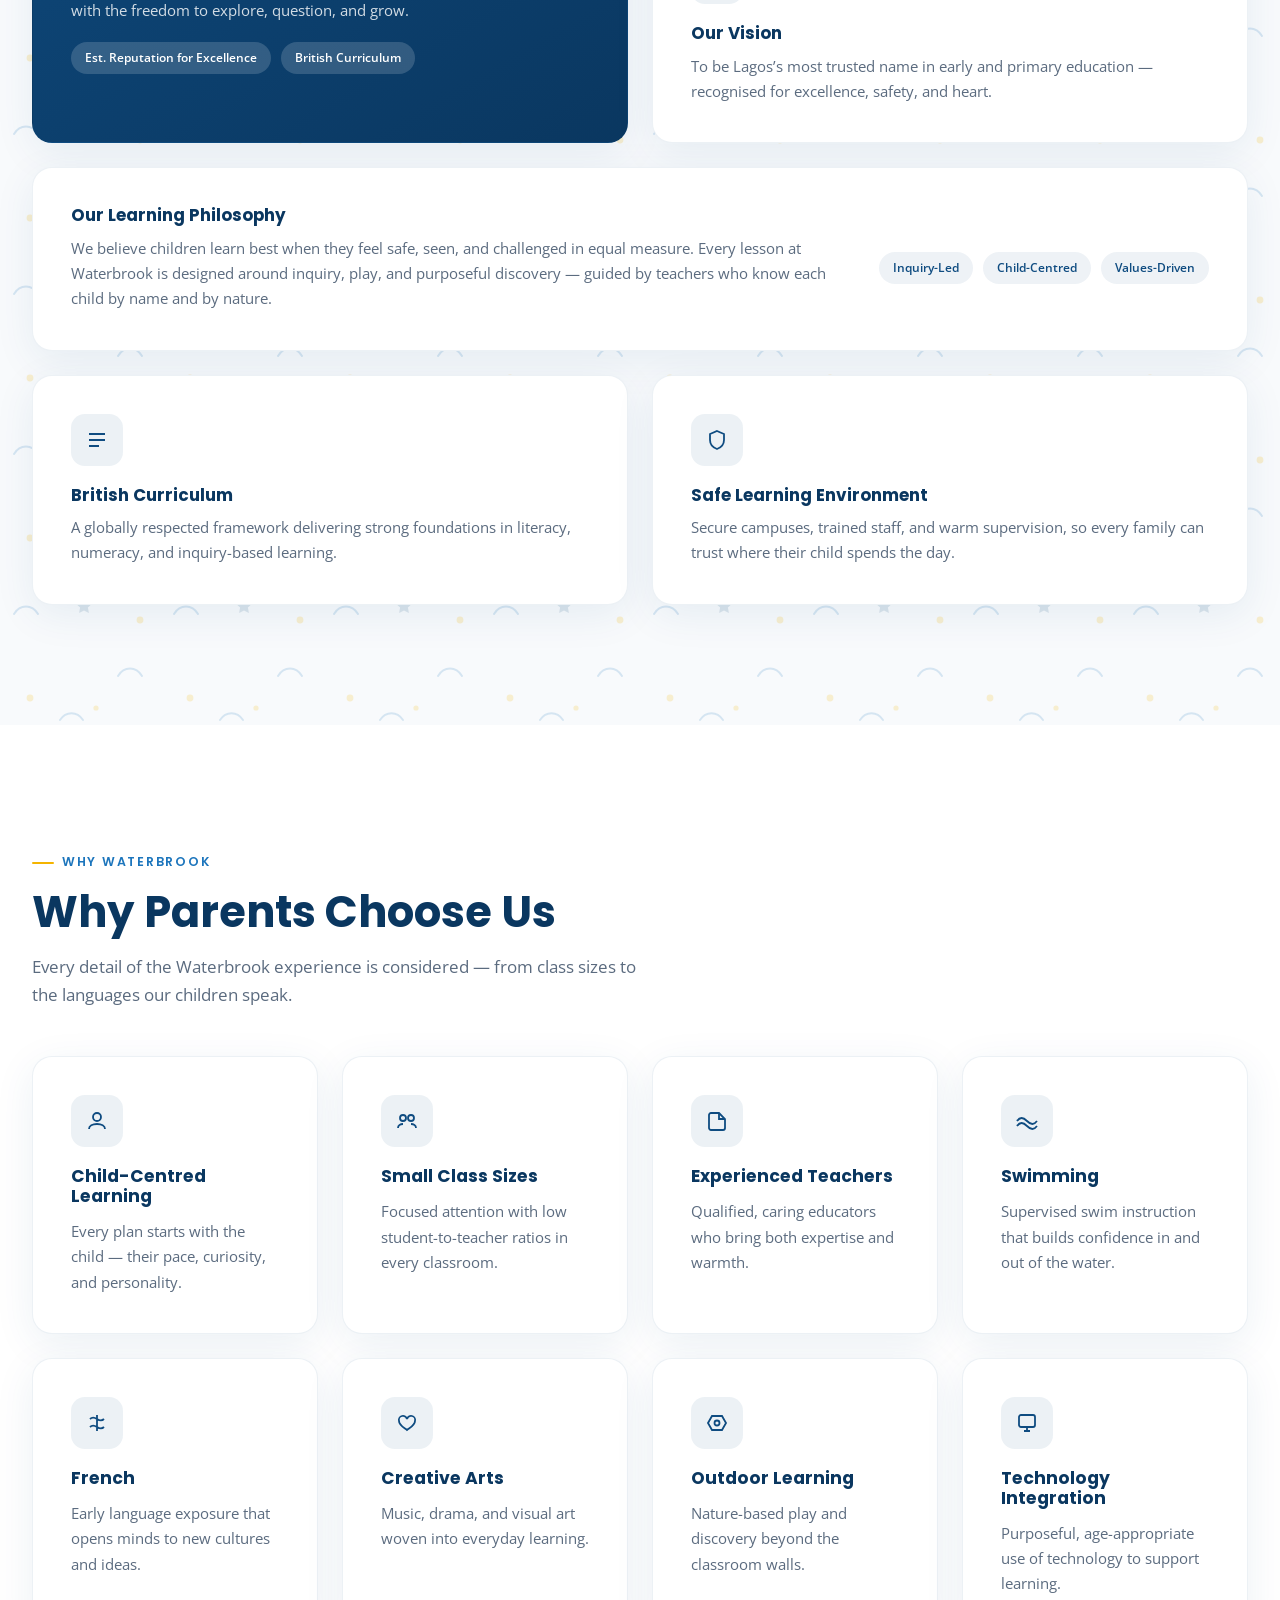
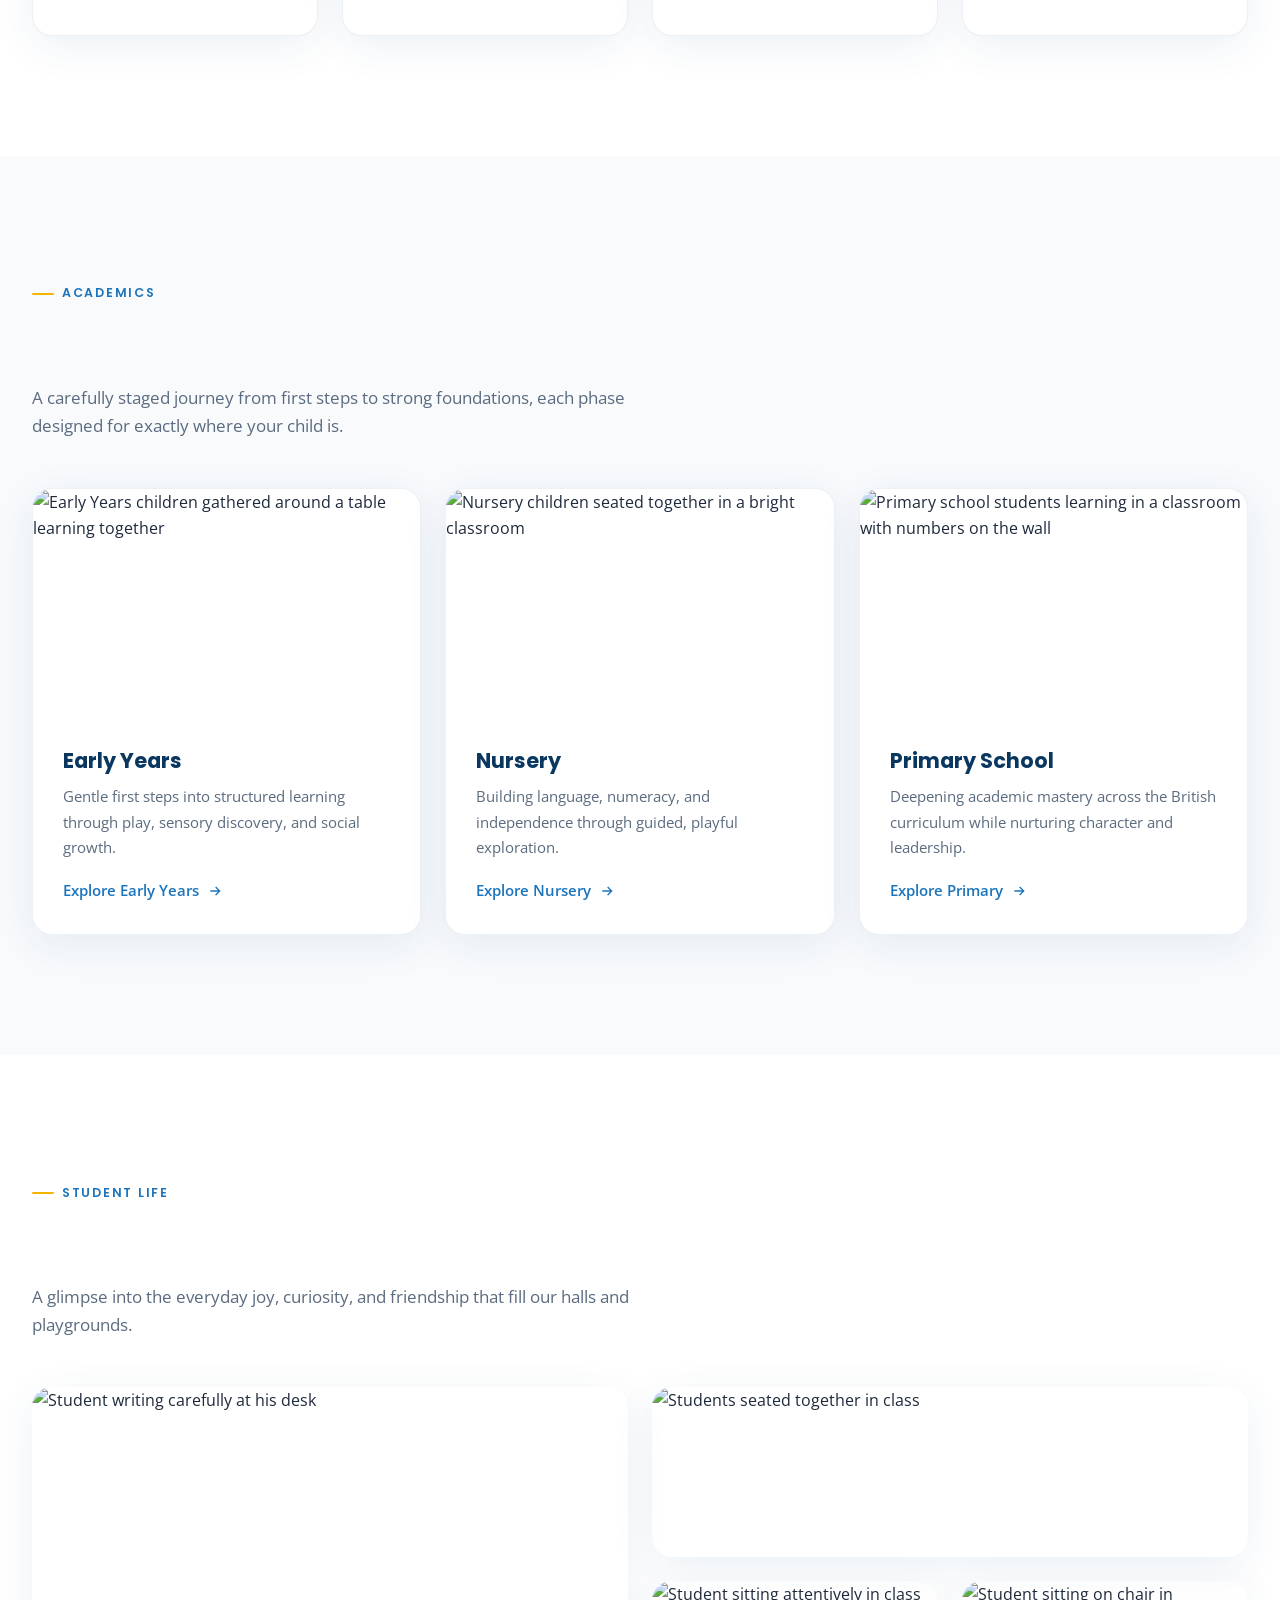
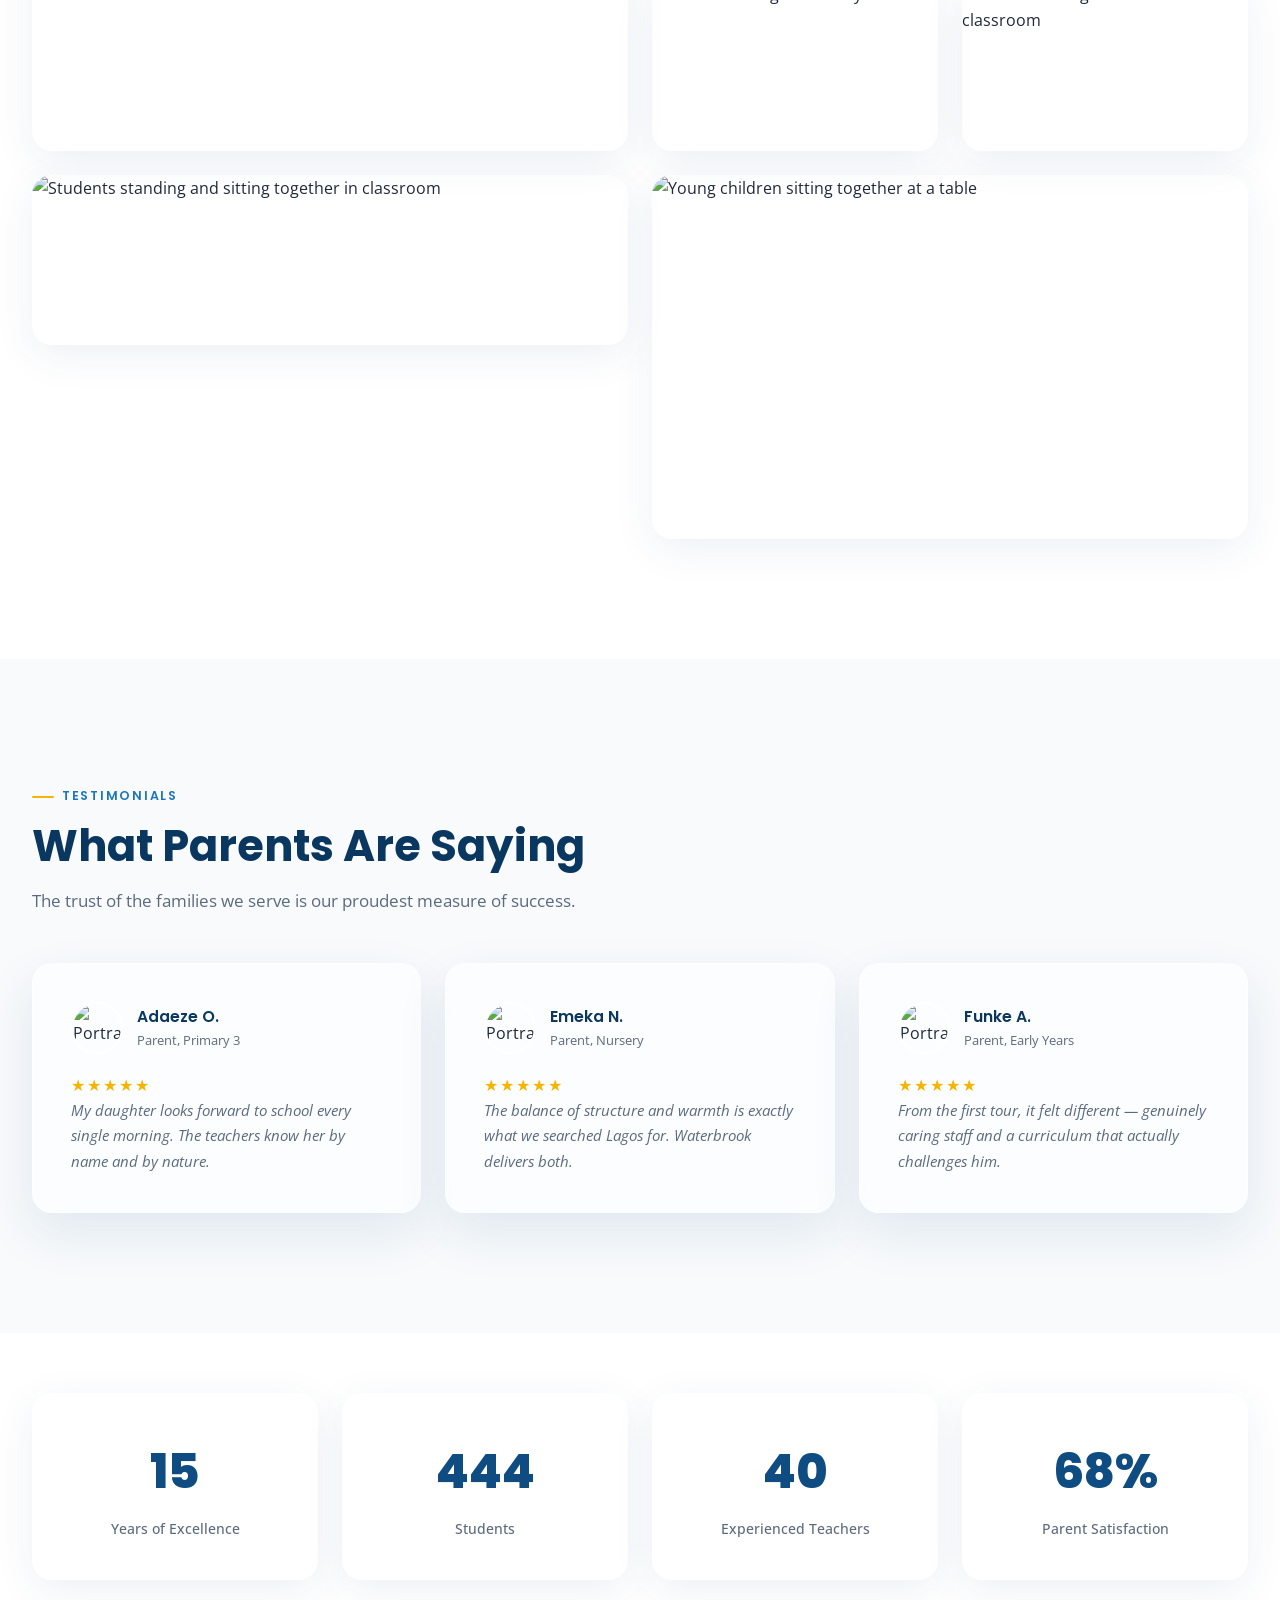
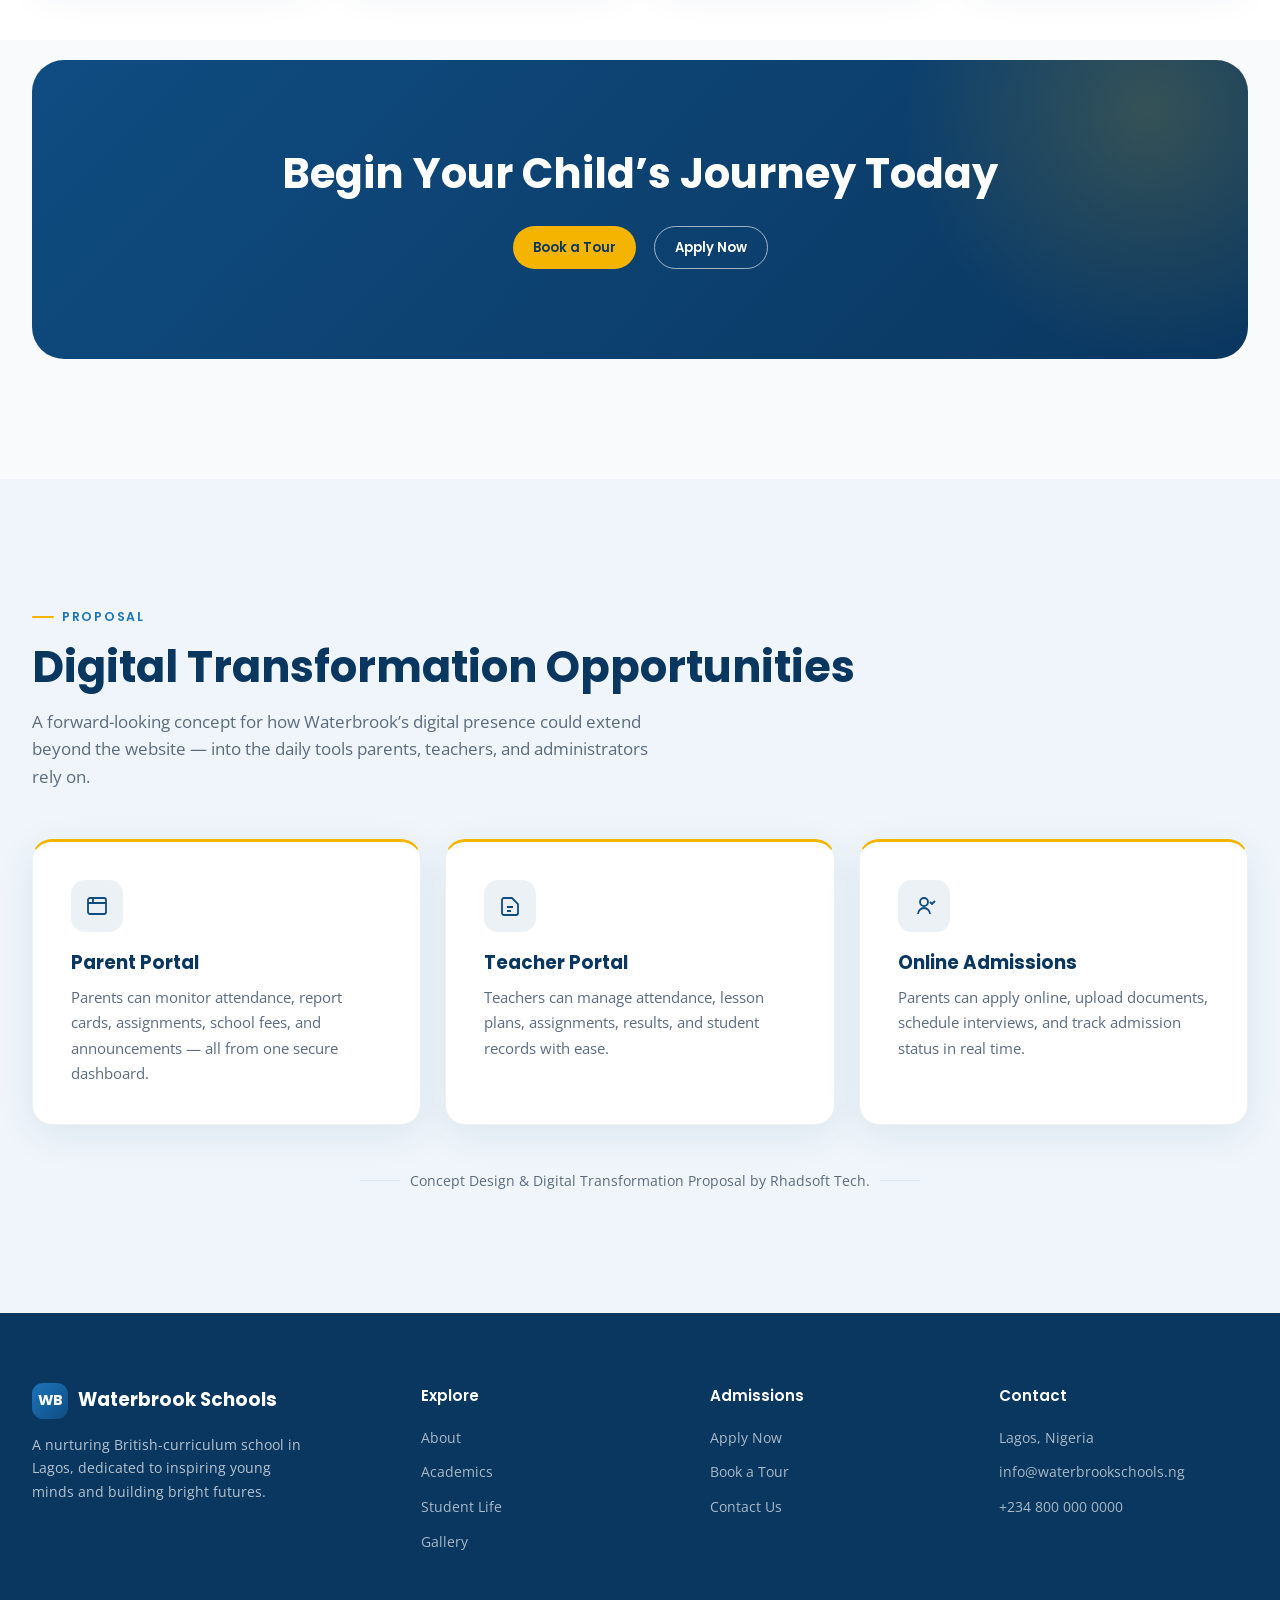
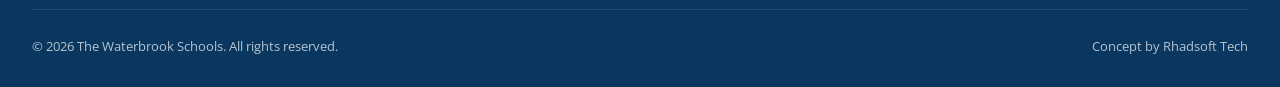
==== commit fa65b017: "Update index.html" ====
--- a/index.html
+++ b/index.html
@@ -58,6 +58,12 @@
 .container{max-width:1280px; margin:0 auto; padding:0 32px;}
 section{position:relative; padding:120px 0;}
 
+/* Subtle kid-friendly decorative pattern: stars, dots, and playful squiggles at low opacity */
+.pattern-layer{
+  background-image: url("data:image/svg+xml,%3Csvg xmlns='http://www.w3.org/2000/svg' width='160' height='160' viewBox='0 0 160 160'%3E%3Cg fill='none' stroke='%231C75BC' stroke-width='2' stroke-linecap='round' opacity='0.16'%3E%3Cpath d='M14 34c6-10 18-10 24 0'/%3E%3Cpath d='M118 96c6-10 18-10 24 0'/%3E%3Cpath d='M60 140c6-9 17-9 23 0'/%3E%3C/g%3E%3Cg fill='%23F4B400' opacity='0.18'%3E%3Ccircle cx='30' cy='118' r='3.4'/%3E%3Ccircle cx='140' cy='40' r='3.4'/%3E%3Ccircle cx='96' cy='128' r='2.6'/%3E%3C/g%3E%3Cg fill='%230F4C81' opacity='0.13'%3E%3Cpath d='M84 18l2.4 5.1 5.6.6-4.1 3.9 1 5.5-4.9-2.7-4.9 2.7 1-5.5-4.1-3.9 5.6-.6z'/%3E%3C/g%3E%3C/svg%3E");
+  background-repeat:repeat; background-size:160px 160px;
+}
+
 /* Focus visibility for accessibility */
 a:focus-visible, button:focus-visible{outline:3px solid var(--accent); outline-offset:3px; border-radius:6px;}
 
@@ -82,10 +88,11 @@
   padding:22px 0; transition:all .5s var(--ease);
 }
 .navbar-inner{
-  max-width:1280px; margin:0 auto; padding:14px 28px;
+  max-width:1400px; margin:0 auto; padding:12px 12px 12px 26px;
   display:flex; align-items:center; justify-content:space-between;
+  flex-wrap:nowrap; gap:10px;
   border-radius:100px;
-  background:rgba(255,255,255,0.12);
+  background:rgba(10,40,70,0.28);
   backdrop-filter:blur(18px) saturate(160%);
   -webkit-backdrop-filter:blur(18px) saturate(160%);
   border:1px solid rgba(255,255,255,0.25);
@@ -98,20 +105,22 @@
   box-shadow:0 12px 40px rgba(15,76,129,0.1);
 }
 .nav-logo{
-  font-family:var(--font-head); font-weight:700; font-size:1.2rem;
+  font-family:var(--font-head); font-weight:700; font-size:1.05rem;
   color:var(--white); display:flex; align-items:center; gap:10px;
+  white-space:nowrap; flex-shrink:0;
   transition:color .4s var(--ease);
 }
 .navbar.scrolled .nav-logo{color:var(--primary-dark);}
 .nav-logo-mark{
-  width:38px; height:38px; border-radius:11px;
+  width:36px; height:36px; border-radius:11px;
   background:linear-gradient(135deg, var(--secondary), var(--primary));
   display:flex; align-items:center; justify-content:center;
-  color:#fff; font-weight:700; font-size:1rem; flex-shrink:0;
-}
-.nav-links{display:flex; gap:34px; list-style:none;}
+  color:#fff; font-weight:700; font-size:0.92rem; flex-shrink:0;
+}
+.nav-links{display:flex; gap:20px; list-style:none; flex-wrap:nowrap;}
 .nav-links a{
-  color:rgba(255,255,255,0.92); font-size:0.92rem; font-weight:500;
+  color:rgba(255,255,255,0.92); font-size:0.84rem; font-weight:500;
+  white-space:nowrap;
   position:relative; transition:color .4s var(--ease);
 }
 .navbar.scrolled .nav-links a{color:var(--dark-text);}
@@ -120,10 +129,10 @@
   background:var(--accent); transition:width .3s var(--ease);
 }
 .nav-links a:hover::after{width:100%;}
-.nav-actions{display:flex; align-items:center; gap:12px;}
+.nav-actions{display:flex; align-items:center; gap:8px; flex-shrink:0;}
 .btn{
-  font-family:var(--font-head); font-weight:600; font-size:0.88rem;
-  padding:12px 26px; border-radius:100px; display:inline-flex; align-items:center;
+  font-family:var(--font-head); font-weight:600; font-size:0.82rem;
+  padding:10px 20px; border-radius:100px; display:inline-flex; align-items:center;
   gap:8px; position:relative; overflow:hidden; transition:transform .35s var(--ease), box-shadow .35s var(--ease);
   white-space:nowrap;
 }
@@ -157,7 +166,7 @@
 }
 .hero-bg{
   position:absolute; inset:0; z-index:0;
-  background-image:linear-gradient(180deg, rgba(10,40,70,0.72), rgba(10,42,74,0.86) 60%, rgba(6,28,52,0.95)), url('https://images.unsplash.com/photo-1503676260728-1c00da094a0b?q=80&w=2000&auto=format&fit=crop');
+  background-image:linear-gradient(180deg, rgba(8,34,60,0.42), rgba(8,36,64,0.5) 55%, rgba(6,28,52,0.78)), url('https://images.unsplash.com/photo-1509062522246-3755977927d7?q=80&w=2069&auto=format&fit=crop');
   background-size:cover; background-position:center;
   will-change:transform;
 }
@@ -237,7 +246,12 @@
 .about-grid{
   grid-template-columns:repeat(6,1fr); grid-auto-rows:minmax(140px,auto);
 }
-.about-grid .card-about-main{grid-column:span 3; grid-row:span 2; display:flex; flex-direction:column; justify-content:center;}
+.about-grid .card-about-main{grid-column:span 3; grid-row:span 2; display:flex; flex-direction:column; justify-content:flex-start; padding:0; overflow:hidden;}
+.about-main-img{width:100%; height:200px; overflow:hidden; flex-shrink:0;}
+.about-main-img img{width:100%; height:100%; object-fit:cover; object-position:center 20%;}
+.card-about-main h3, .card-about-main p, .card-about-main .badge-row{padding-left:38px; padding-right:38px;}
+.card-about-main h3{margin-top:26px;}
+.card-about-main .badge-row{padding-bottom:32px;}
 .about-grid .card-mission{grid-column:span 3; grid-row:span 1;}
 .about-grid .card-vision{grid-column:span 3; grid-row:span 1;}
 .about-grid .card-philosophy{grid-column:span 6; grid-row:span 1; display:flex; align-items:center; gap:40px; flex-wrap:wrap;}
@@ -367,6 +381,12 @@
 /* ============================================================
    RESPONSIVE
    ============================================================ */
+@media (max-width:1180px){
+  .nav-links{gap:14px;}
+  .nav-links a{font-size:0.78rem;}
+  .nav-actions .btn{padding:9px 16px; font-size:0.78rem;}
+  .navbar-inner{padding-left:20px;}
+}
 @media (max-width:1024px){
   .about-grid, .choose-grid, .stages-grid, .digital-grid, .stats-grid, .testimonial-grid{grid-template-columns:repeat(2,1fr);}
   .about-grid .card-about-main, .about-grid .card-mission, .about-grid .card-vision, .about-grid .card-philosophy, .about-grid .card-curriculum, .about-grid .card-safety{grid-column:span 2;}
@@ -423,6 +443,7 @@
      ============================================================ -->
 <header class="hero" id="home">
   <div class="hero-bg" id="heroBg"></div>
+  <div class="hero-bg" style="background-image:url(&quot;data:image/svg+xml,%3Csvg xmlns='http://www.w3.org/2000/svg' width='160' height='160' viewBox='0 0 160 160'%3E%3Cg fill='none' stroke='%23ffffff' stroke-width='2' stroke-linecap='round' opacity='0.14'%3E%3Cpath d='M14 34c6-10 18-10 24 0'/%3E%3Cpath d='M118 96c6-10 18-10 24 0'/%3E%3Cpath d='M60 140c6-9 17-9 23 0'/%3E%3C/g%3E%3Cg fill='%23F4B400' opacity='0.22'%3E%3Ccircle cx='30' cy='118' r='3.4'/%3E%3Ccircle cx='140' cy='40' r='3.4'/%3E%3Ccircle cx='96' cy='128' r='2.6'/%3E%3C/g%3E%3C/svg%3E&quot;); background-repeat:repeat; background-size:160px 160px; background-position:center;"></div>
   <div class="hero-content">
     <span class="hero-eyebrow reveal in">Waterbrook Schools · Lagos</span>
     <h1 class="reveal in">Inspiring Young Minds.<span>Building Bright Futures.</span></h1>
@@ -444,7 +465,7 @@
 <!-- ============================================================
      BENTO 01 — ABOUT
      ============================================================ -->
-<section id="about">
+<section id="about" class="pattern-layer">
   <div class="container">
     <div class="section-eyebrow reveal">About Waterbrook</div>
     <h2 class="section-title reveal">A Foundation Built on Excellence</h2>
@@ -452,8 +473,8 @@
 
     <div class="bento-grid about-grid">
       <div class="bento-card dark card-about-main reveal left">
-        <div class="card-icon">
-          <svg viewBox="0 0 24 24" fill="none" stroke="currentColor" stroke-width="1.8"><path d="M12 3l9 4.5-9 4.5-9-4.5 9-4.5z"/><path d="M7 10v5c0 1.5 2.5 3 5 3s5-1.5 5-3v-5"/></svg>
+        <div class="about-main-img">
+          <img src="https://images.unsplash.com/photo-1668620589356-56ba14193005?q=80&w=1000&auto=format&fit=crop" alt="Waterbrook student focused on schoolwork at her desk">
         </div>
         <h3>About Waterbrook Schools</h3>
         <p>Waterbrook is a premier British-curriculum school in Lagos, dedicated to nurturing curious, capable, and compassionate learners from Early Years through Primary. Our classrooms blend structured academic excellence with the freedom to explore, question, and grow.</p>
@@ -505,7 +526,7 @@
 <!-- ============================================================
      BENTO 02 — WHY PARENTS CHOOSE US
      ============================================================ -->
-<section style="background:#fff;">
+<section class="pattern-layer" style="background:#fff;">
   <div class="container">
     <div class="section-eyebrow reveal">Why Waterbrook</div>
     <h2 class="section-title reveal">Why Parents Choose Us</h2>
@@ -567,7 +588,7 @@
 
     <div class="bento-grid stages-grid">
       <div class="bento-card stage-card reveal left">
-        <div class="stage-img"><img src="https://images.unsplash.com/photo-1587616211892-b9d1198aec8e?q=80&w=900&auto=format&fit=crop" alt="Early Years children playing and learning together"></div>
+        <div class="stage-img"><img src="https://images.unsplash.com/photo-1717931699152-fbab890f5428?q=80&w=900&auto=format&fit=crop" alt="Early Years children gathered around a table learning together"></div>
         <div class="stage-body">
           <h3>Early Years</h3>
           <p>Gentle first steps into structured learning through play, sensory discovery, and social growth.</p>
@@ -575,7 +596,7 @@
         </div>
       </div>
       <div class="bento-card stage-card reveal">
-        <div class="stage-img"><img src="https://images.unsplash.com/photo-1544776193-352d25ca82cd?q=80&w=900&auto=format&fit=crop" alt="Nursery children in a bright classroom"></div>
+        <div class="stage-img"><img src="https://images.unsplash.com/photo-1777056491418-d4ff81a4ad92?q=80&w=900&auto=format&fit=crop" alt="Nursery children seated together in a bright classroom"></div>
         <div class="stage-body">
           <h3>Nursery</h3>
           <p>Building language, numeracy, and independence through guided, playful exploration.</p>
@@ -583,7 +604,7 @@
         </div>
       </div>
       <div class="bento-card stage-card reveal right">
-        <div class="stage-img"><img src="https://images.unsplash.com/photo-1509062522246-3755977927d7?q=80&w=900&auto=format&fit=crop" alt="Primary school students learning in classroom"></div>
+        <div class="stage-img"><img src="https://images.unsplash.com/photo-1770843093640-c44ae557928b?q=80&w=900&auto=format&fit=crop" alt="Primary school students learning in a classroom with numbers on the wall"></div>
         <div class="stage-body">
           <h3>Primary School</h3>
           <p>Deepening academic mastery across the British curriculum while nurturing character and leadership.</p>
@@ -604,12 +625,12 @@
     <p class="section-sub reveal">A glimpse into the everyday joy, curiosity, and friendship that fill our halls and playgrounds.</p>
 
     <div class="bento-grid gallery-grid" id="gallery">
-      <div class="gallery-item g1 reveal"><img src="https://images.unsplash.com/photo-1580582932707-520aed937b7b?q=80&w=1200&auto=format&fit=crop" alt="Children reading together in library"><div class="gallery-caption">Library &amp; Storytime</div></div>
-      <div class="gallery-item g2 reveal"><img src="https://images.unsplash.com/photo-1427504494785-3a9ca7044f45?q=80&w=1000&auto=format&fit=crop" alt="Students in science class"><div class="gallery-caption">STEM Discovery</div></div>
-      <div class="gallery-item g3 reveal"><img src="https://images.unsplash.com/photo-1596464716127-f2a82984de30?q=80&w=700&auto=format&fit=crop" alt="Children playing outdoors"><div class="gallery-caption">Outdoor Play</div></div>
-      <div class="gallery-item g4 reveal"><img src="https://images.unsplash.com/photo-1596496181861-5a5c8e0f0e0a?q=80&w=700&auto=format&fit=crop" alt="Art class with painting"><div class="gallery-caption">Creative Arts</div></div>
-      <div class="gallery-item g5 reveal"><img src="https://images.unsplash.com/photo-1541943181603-d8fe267a5dcf?q=80&w=1000&auto=format&fit=crop" alt="Children in sports activity"><div class="gallery-caption">Sports &amp; Teamwork</div></div>
-      <div class="gallery-item g6 reveal"><img src="https://images.unsplash.com/photo-1522202176988-66273c2fd55f?q=80&w=1200&auto=format&fit=crop" alt="Graduation ceremony celebration"><div class="gallery-caption">Milestone Celebrations</div></div>
+      <div class="gallery-item g1 reveal"><img src="https://images.unsplash.com/photo-1588072432836-e10032774350?q=80&w=1200&auto=format&fit=crop" alt="Student writing carefully at his desk"><div class="gallery-caption">Focused Learning</div></div>
+      <div class="gallery-item g2 reveal"><img src="https://images.unsplash.com/photo-1574130303188-31a915382726?q=80&w=1000&auto=format&fit=crop" alt="Students seated together in class"><div class="gallery-caption">Classroom Life</div></div>
+      <div class="gallery-item g3 reveal"><img src="https://images.unsplash.com/photo-1573894999291-f440466112cc?q=80&w=700&auto=format&fit=crop" alt="Student sitting attentively in class"><div class="gallery-caption">Everyday Curiosity</div></div>
+      <div class="gallery-item g4 reveal"><img src="https://images.unsplash.com/photo-1581726707445-75cbe4efc586?q=80&w=700&auto=format&fit=crop" alt="Student sitting on chair in classroom"><div class="gallery-caption">Growing Confidence</div></div>
+      <div class="gallery-item g5 reveal"><img src="https://images.unsplash.com/photo-1574132190990-cfd62178bb1c?q=80&w=1000&auto=format&fit=crop" alt="Students standing and sitting together in classroom"><div class="gallery-caption">Friendship &amp; Teamwork</div></div>
+      <div class="gallery-item g6 reveal"><img src="https://images.unsplash.com/photo-1777056481869-feac70afe522?q=80&w=1200&auto=format&fit=crop" alt="Young children sitting together at a table"><div class="gallery-caption">Milestone Moments</div></div>
     </div>
   </div>
 </section>
@@ -626,7 +647,7 @@
     <div class="bento-grid testimonial-grid">
       <div class="bento-card testimonial-card reveal left">
         <div class="testimonial-head">
-          <div class="testimonial-avatar"><img src="https://images.unsplash.com/photo-1544005313-94ddf0286df2?q=80&w=200&auto=format&fit=crop" alt="Portrait of Adaeze O., Waterbrook parent"></div>
+          <div class="testimonial-avatar"><img src="https://randomuser.me/api/portraits/women/65.jpg" alt="Portrait of Adaeze O., Waterbrook parent"></div>
           <div><div class="testimonial-name">Adaeze O.</div><div class="testimonial-role">Parent, Primary 3</div></div>
         </div>
         <div class="stars">★★★★★</div>
@@ -634,7 +655,7 @@
       </div>
       <div class="bento-card testimonial-card reveal">
         <div class="testimonial-head">
-          <div class="testimonial-avatar"><img src="https://images.unsplash.com/photo-1500648767791-00dcc994a43e?q=80&w=200&auto=format&fit=crop" alt="Portrait of Emeka N., Waterbrook parent"></div>
+          <div class="testimonial-avatar"><img src="https://randomuser.me/api/portraits/men/54.jpg" alt="Portrait of Emeka N., Waterbrook parent"></div>
           <div><div class="testimonial-name">Emeka N.</div><div class="testimonial-role">Parent, Nursery</div></div>
         </div>
         <div class="stars">★★★★★</div>
@@ -642,7 +663,7 @@
       </div>
       <div class="bento-card testimonial-card reveal right">
         <div class="testimonial-head">
-          <div class="testimonial-avatar"><img src="https://images.unsplash.com/photo-1531123897727-8f129e1688ce?q=80&w=200&auto=format&fit=crop" alt="Portrait of Funke A., Waterbrook parent"></div>
+          <div class="testimonial-avatar"><img src="https://randomuser.me/api/portraits/women/33.jpg" alt="Portrait of Funke A., Waterbrook parent"></div>
           <div><div class="testimonial-name">Funke A.</div><div class="testimonial-role">Parent, Early Years</div></div>
         </div>
         <div class="stars">★★★★★</div>
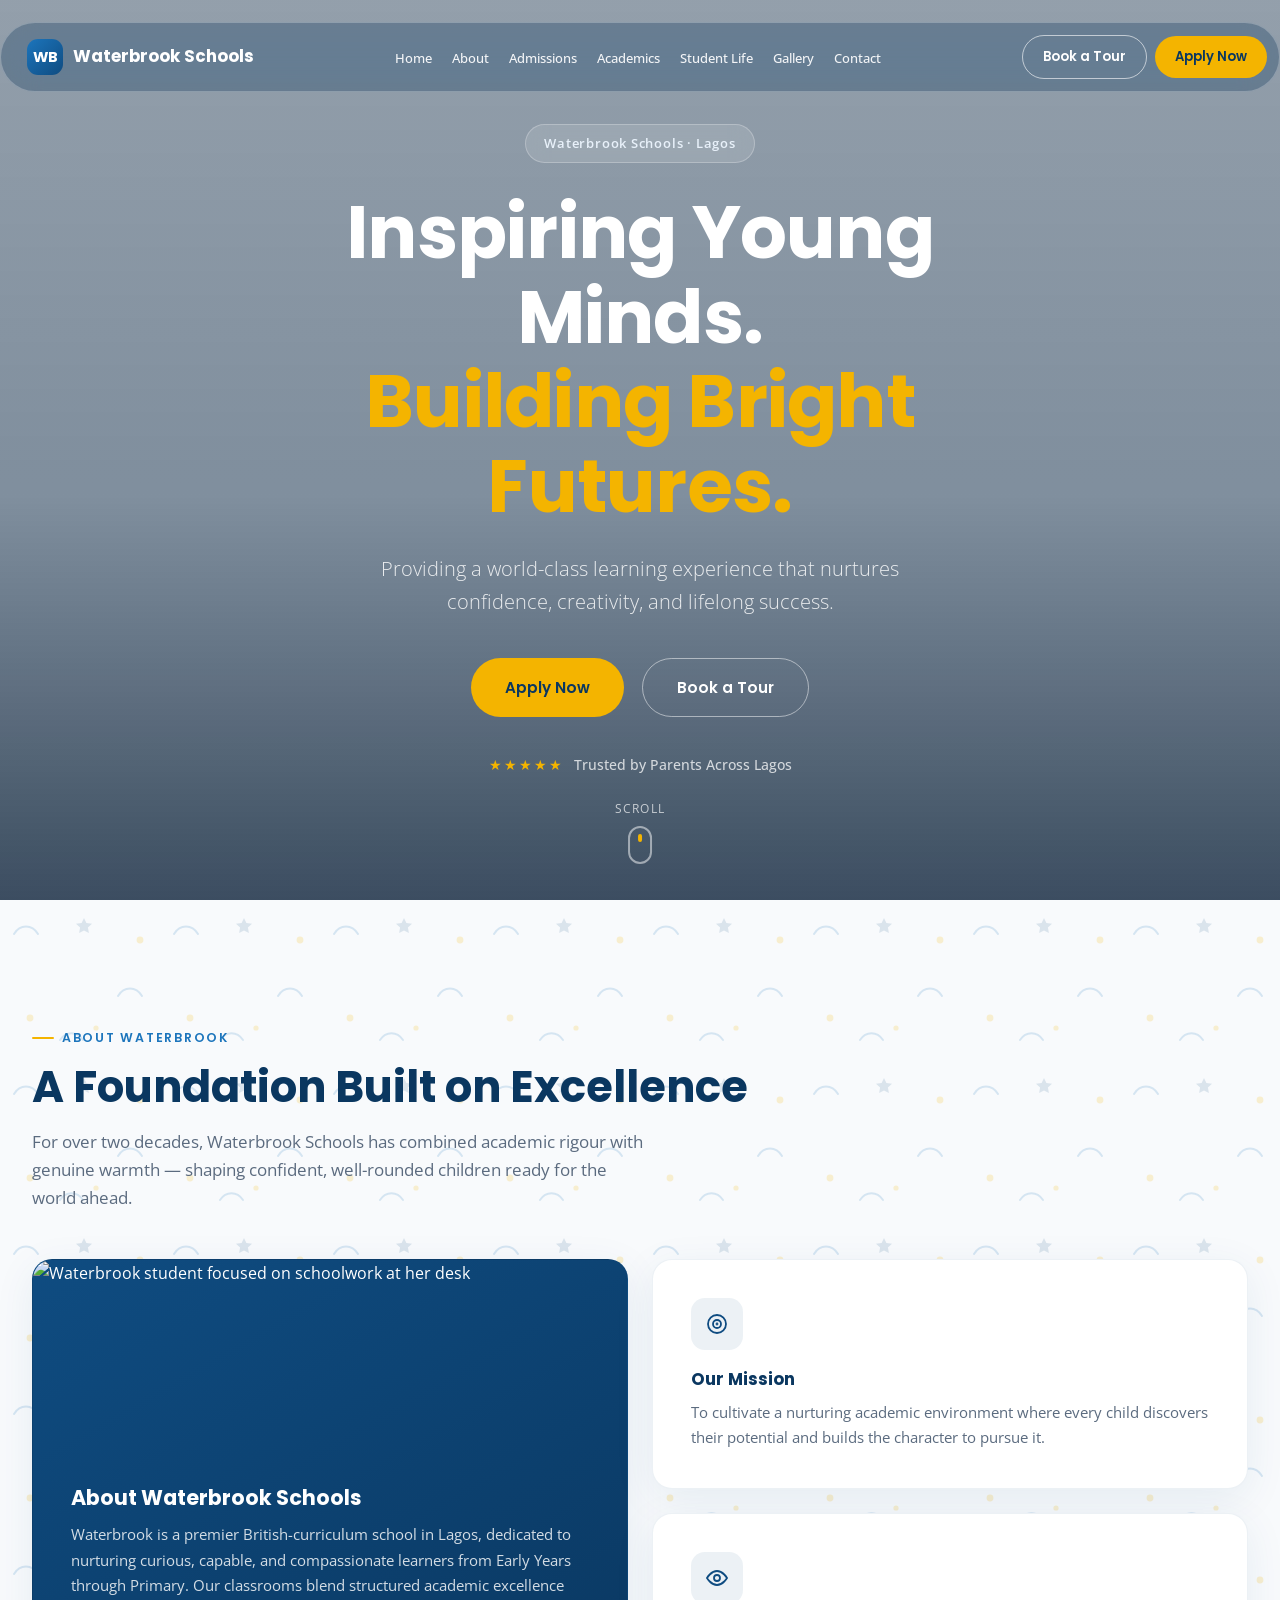
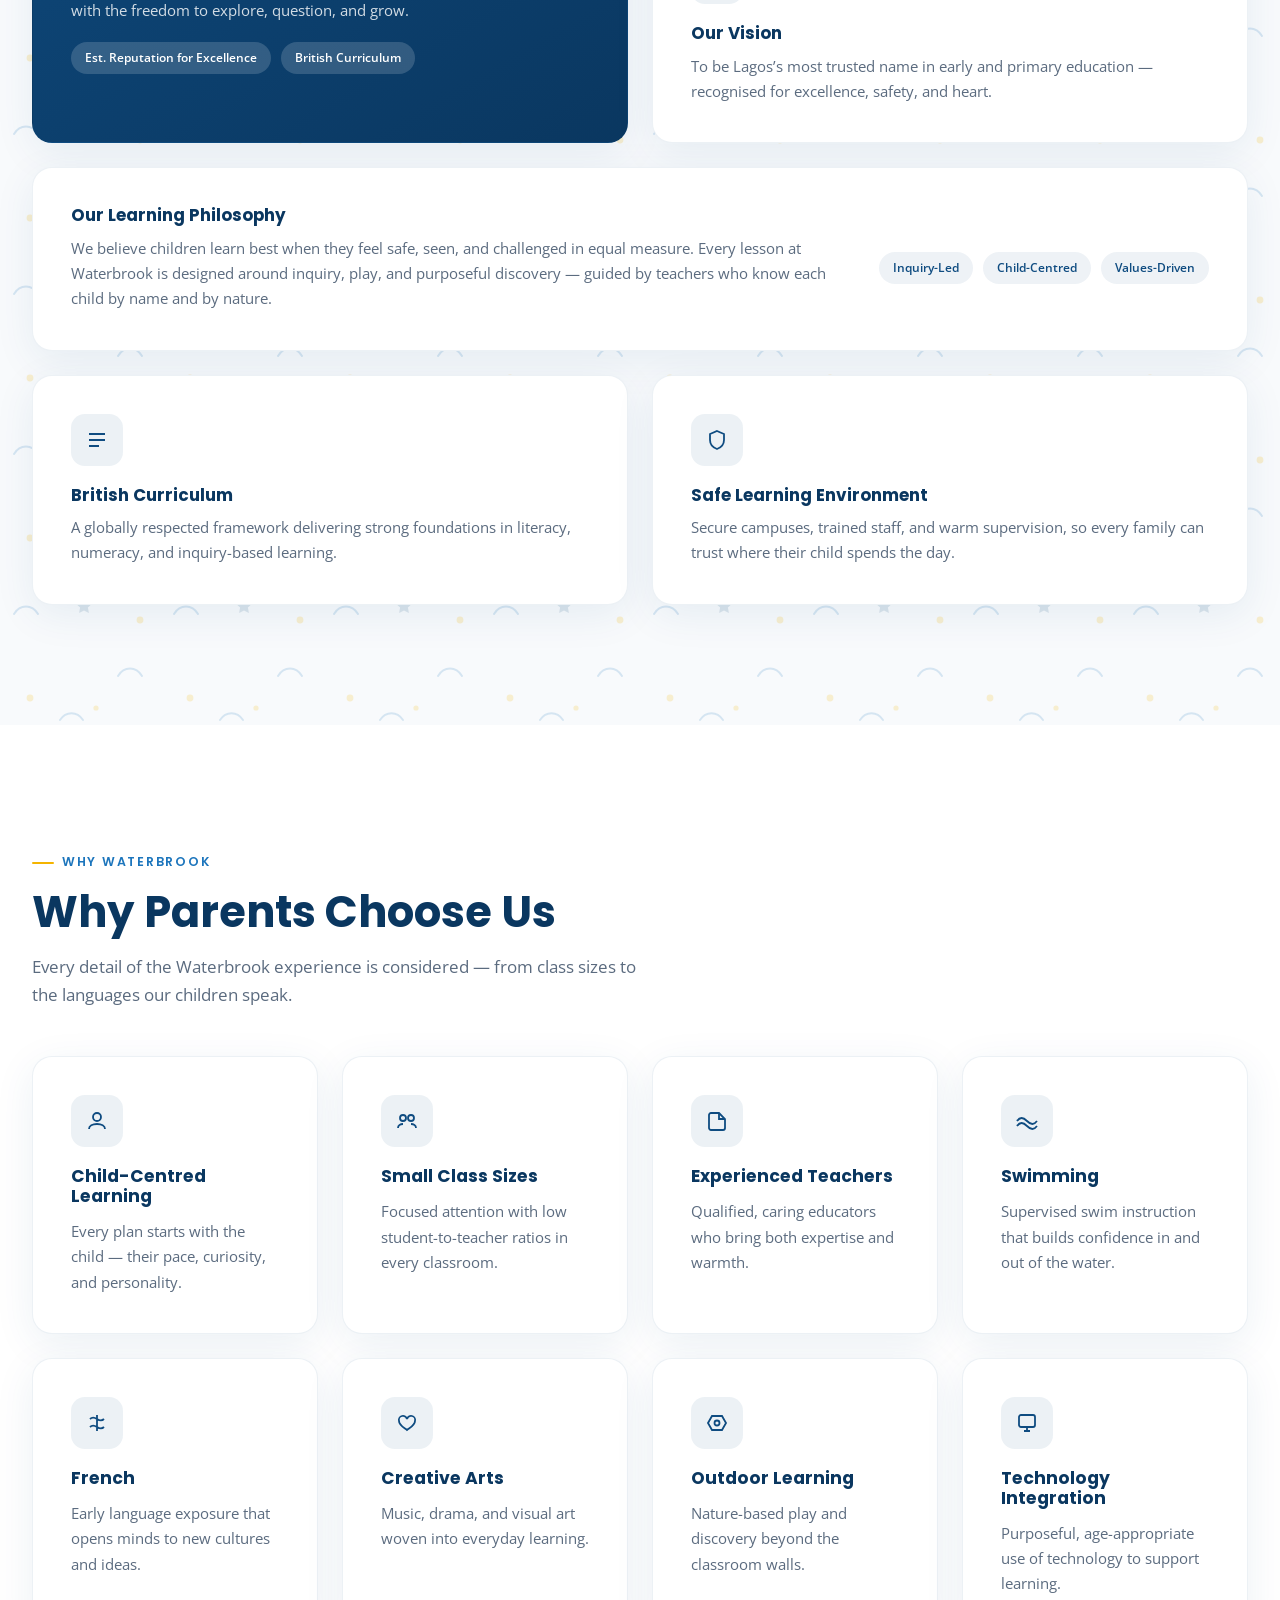
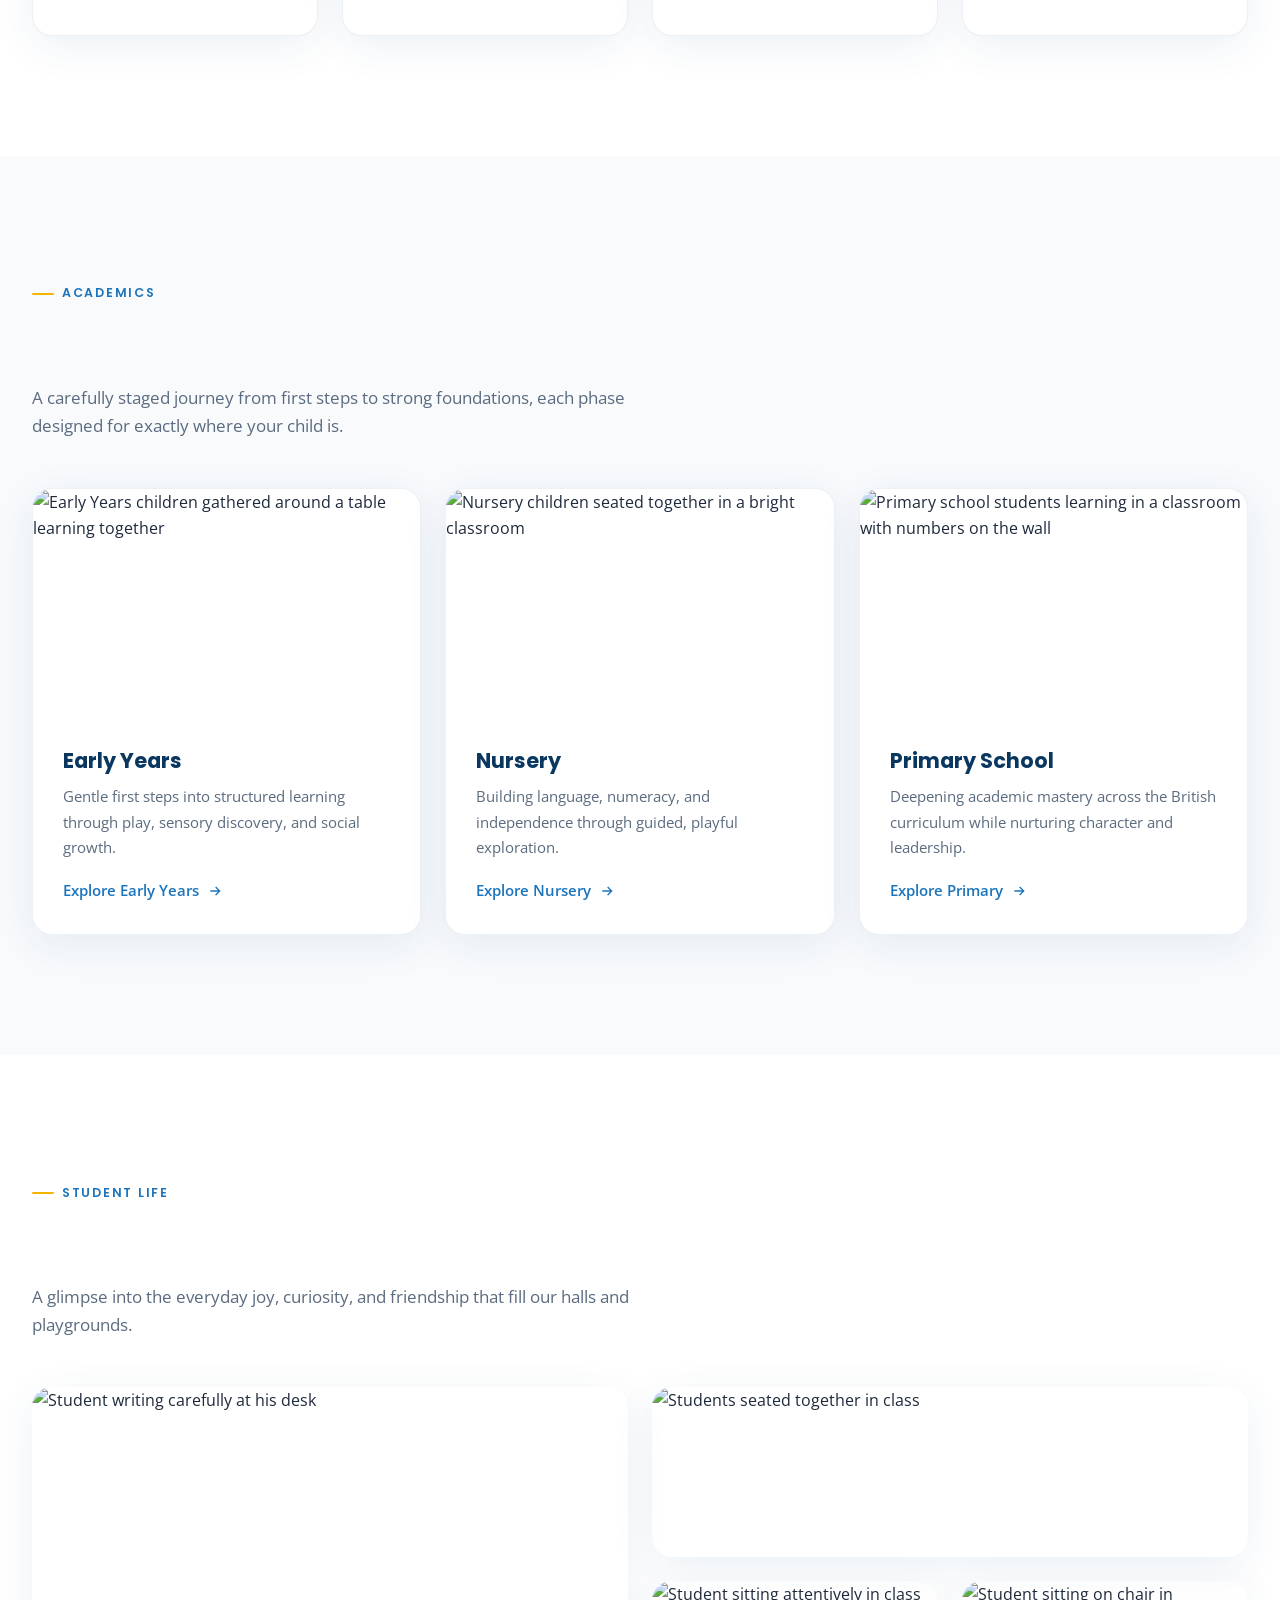
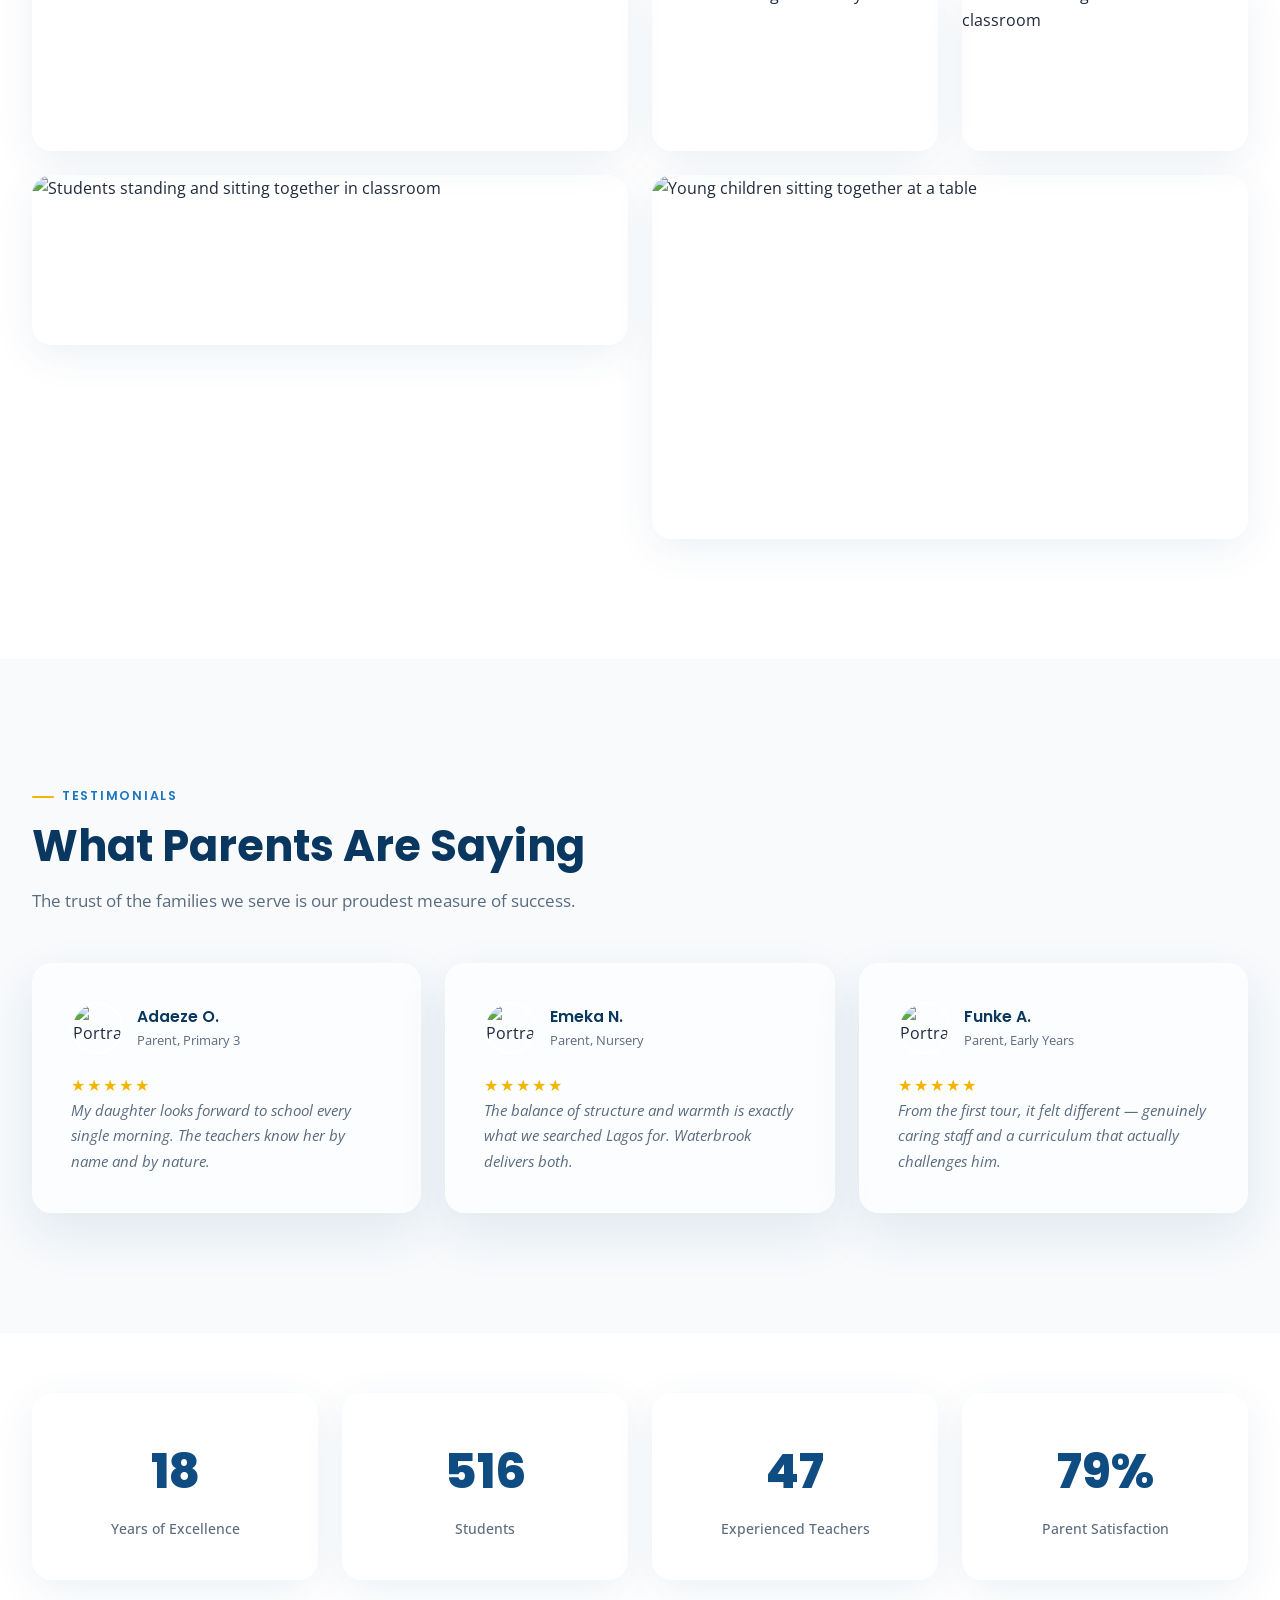
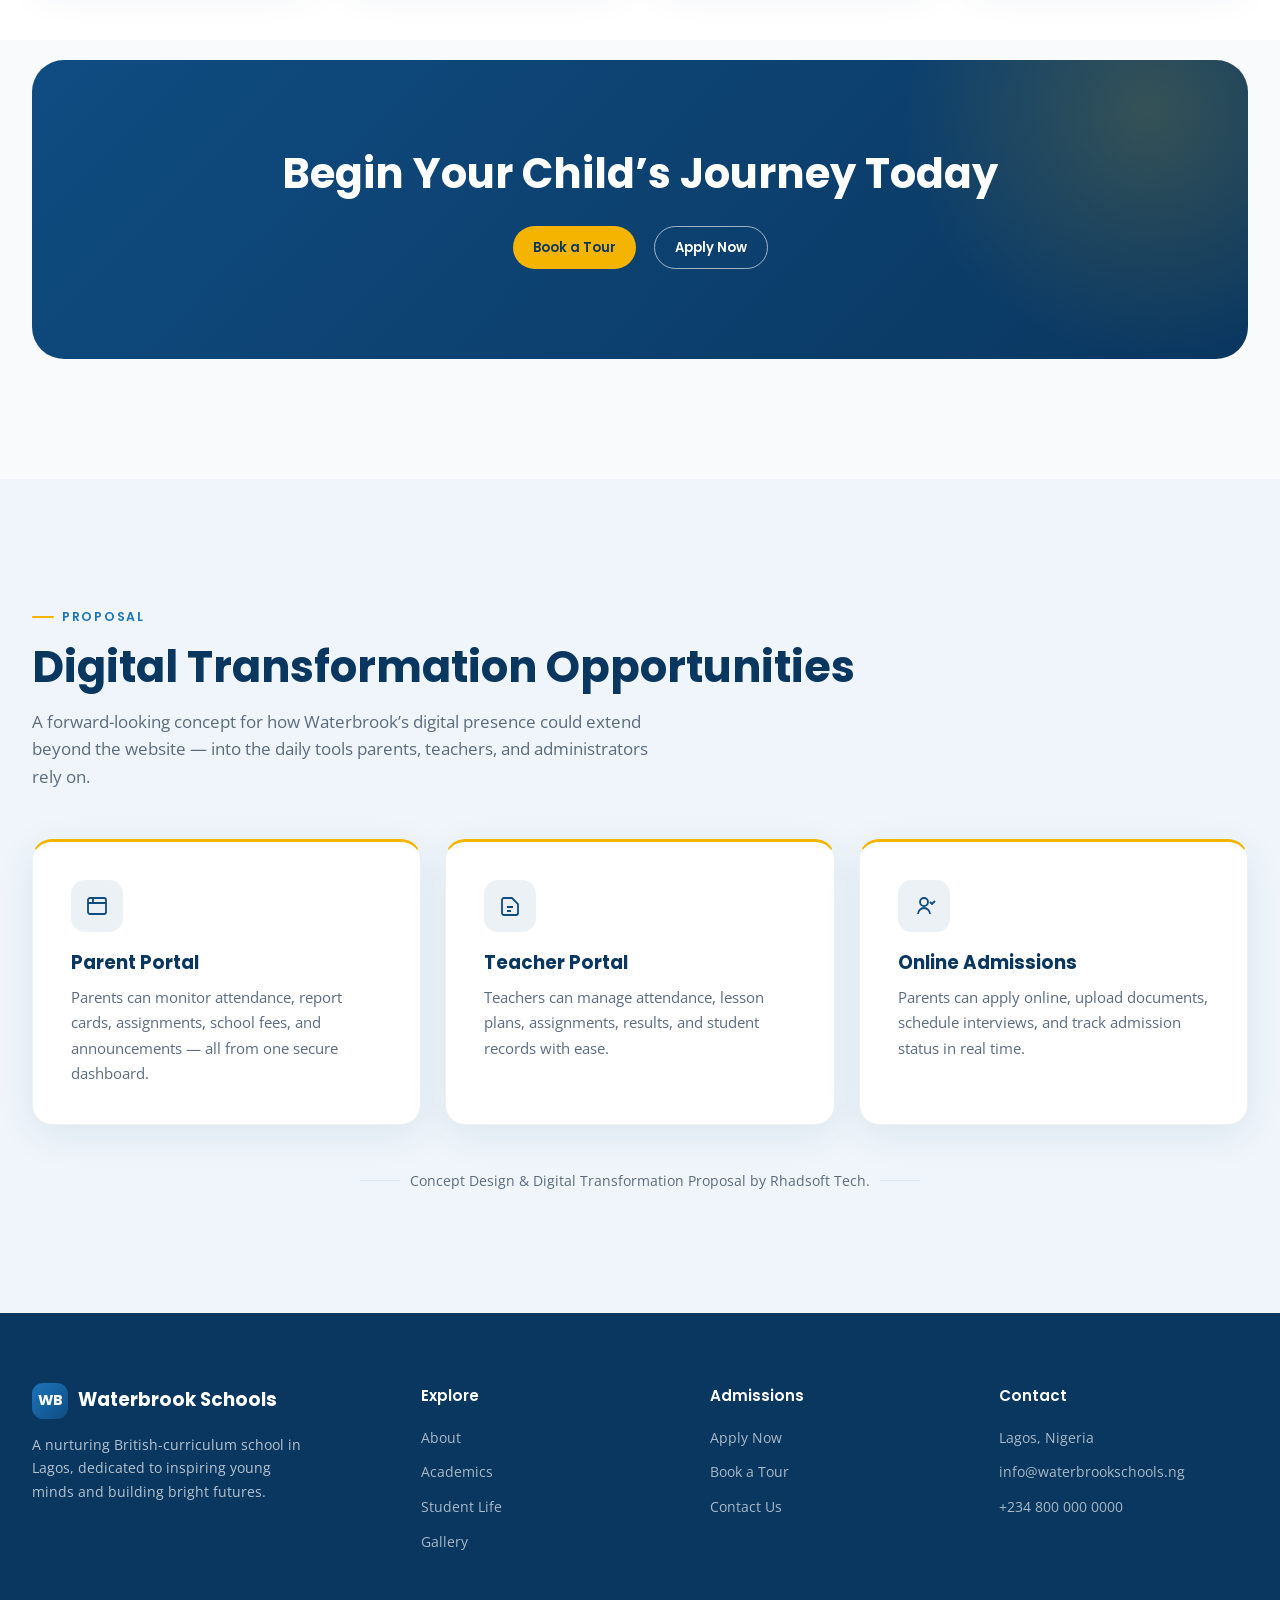
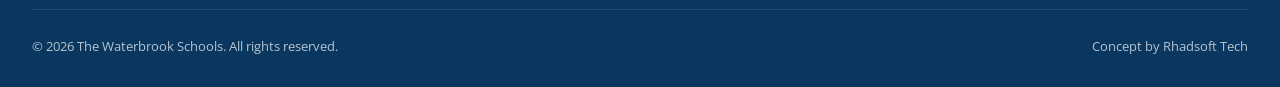
==== commit d943fc3d: "Update index.html" ====
--- a/index.html
+++ b/index.html
@@ -443,7 +443,7 @@
      ============================================================ -->
 <header class="hero" id="home">
   <div class="hero-bg" id="heroBg"></div>
-  <div class="hero-bg" style="background-image:url(&quot;data:image/svg+xml,%3Csvg xmlns='http://www.w3.org/2000/svg' width='160' height='160' viewBox='0 0 160 160'%3E%3Cg fill='none' stroke='%23ffffff' stroke-width='2' stroke-linecap='round' opacity='0.14'%3E%3Cpath d='M14 34c6-10 18-10 24 0'/%3E%3Cpath d='M118 96c6-10 18-10 24 0'/%3E%3Cpath d='M60 140c6-9 17-9 23 0'/%3E%3C/g%3E%3Cg fill='%23F4B400' opacity='0.22'%3E%3Ccircle cx='30' cy='118' r='3.4'/%3E%3Ccircle cx='140' cy='40' r='3.4'/%3E%3Ccircle cx='96' cy='128' r='2.6'/%3E%3C/g%3E%3C/svg%3E&quot;); background-repeat:repeat; background-size:160px 160px; background-position:center;"></div>
+  <div class="hero-bg" style="background-image:url(&quot;data:image/svg+xml,%3Csvg xmlns='https://images.squarespace-cdn.com/content/v1/65c4aa6d70aabd426c2a1eea/41f4de04-50ac-4f52-a289-fdb6909cad4c/IMG_3895.JPG' width='160' height='160' viewBox='0 0 160 160'%3E%3Cg fill='none' stroke='%23ffffff' stroke-width='2' stroke-linecap='round' opacity='0.14'%3E%3Cpath d='M14 34c6-10 18-10 24 0'/%3E%3Cpath d='M118 96c6-10 18-10 24 0'/%3E%3Cpath d='M60 140c6-9 17-9 23 0'/%3E%3C/g%3E%3Cg fill='%23F4B400' opacity='0.22'%3E%3Ccircle cx='30' cy='118' r='3.4'/%3E%3Ccircle cx='140' cy='40' r='3.4'/%3E%3Ccircle cx='96' cy='128' r='2.6'/%3E%3C/g%3E%3C/svg%3E&quot;); background-repeat:repeat; background-size:160px 160px; background-position:center;"></div>
   <div class="hero-content">
     <span class="hero-eyebrow reveal in">Waterbrook Schools · Lagos</span>
     <h1 class="reveal in">Inspiring Young Minds.<span>Building Bright Futures.</span></h1>
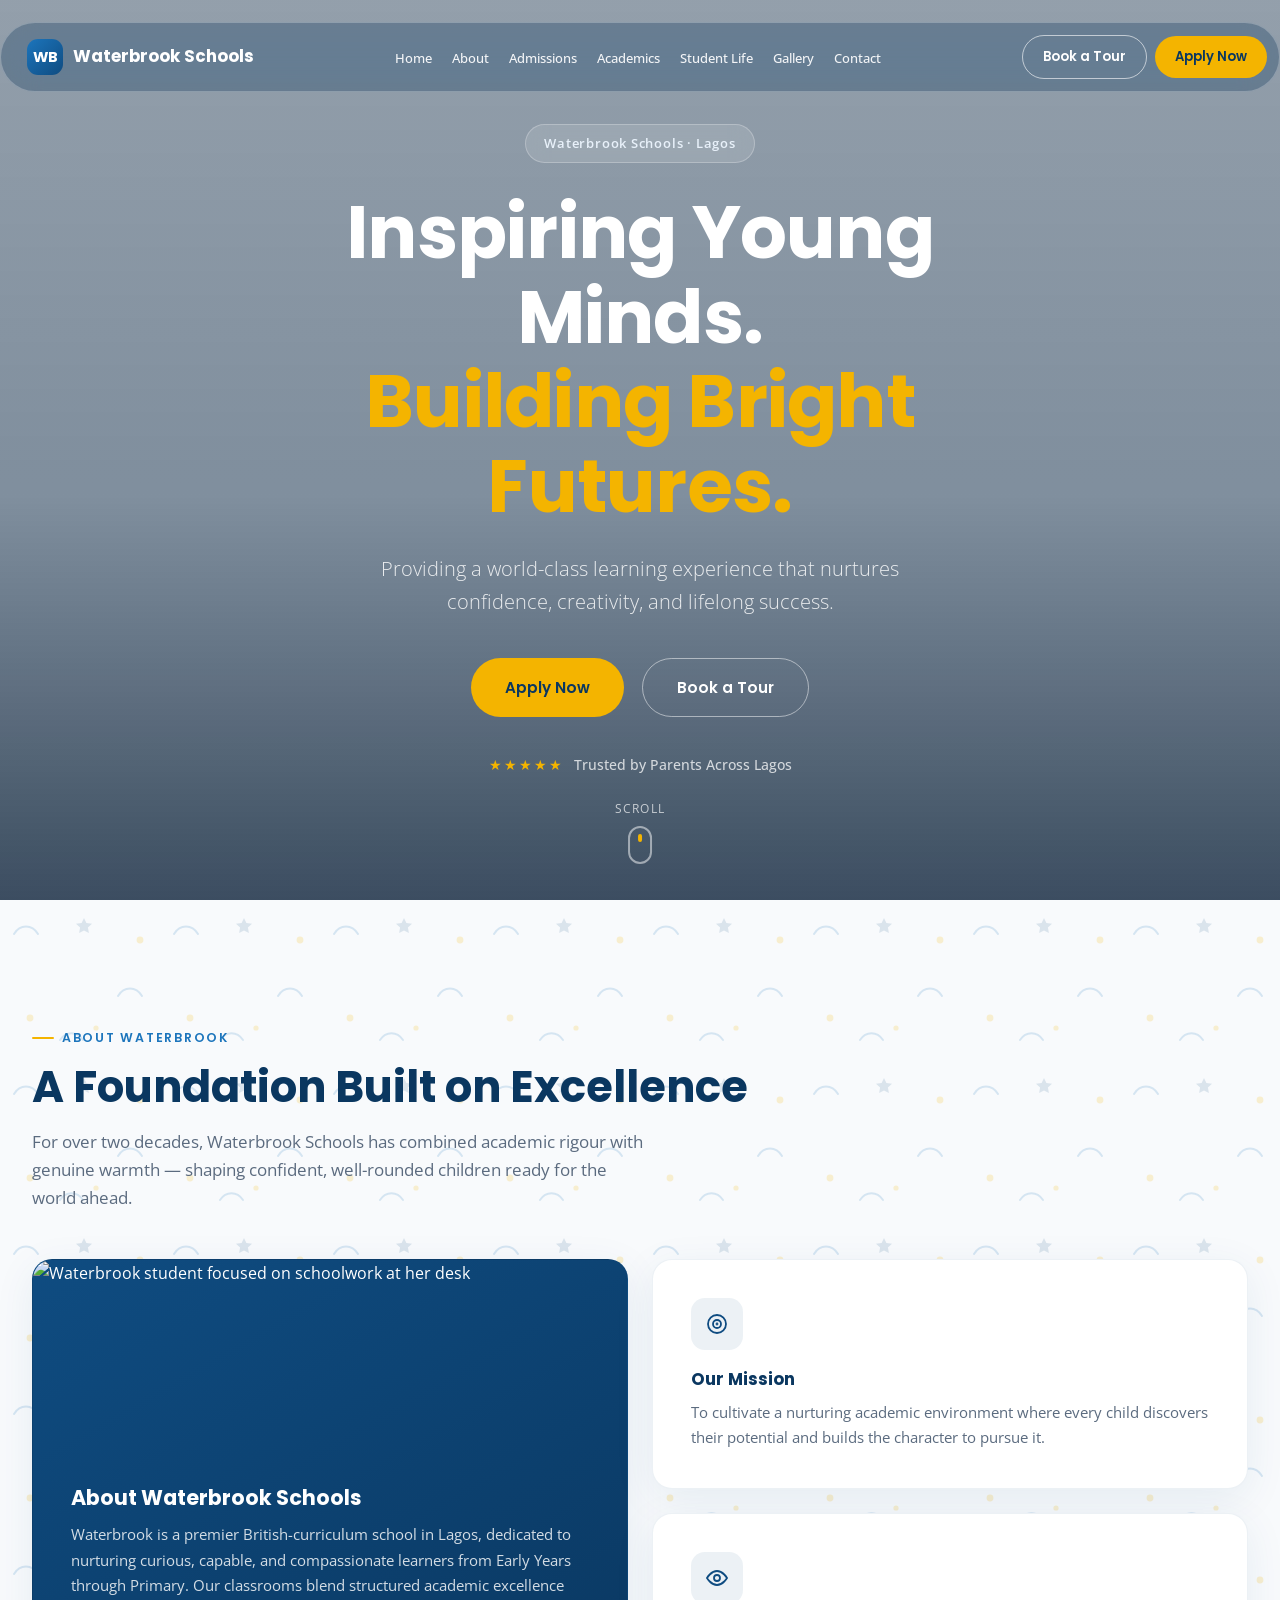
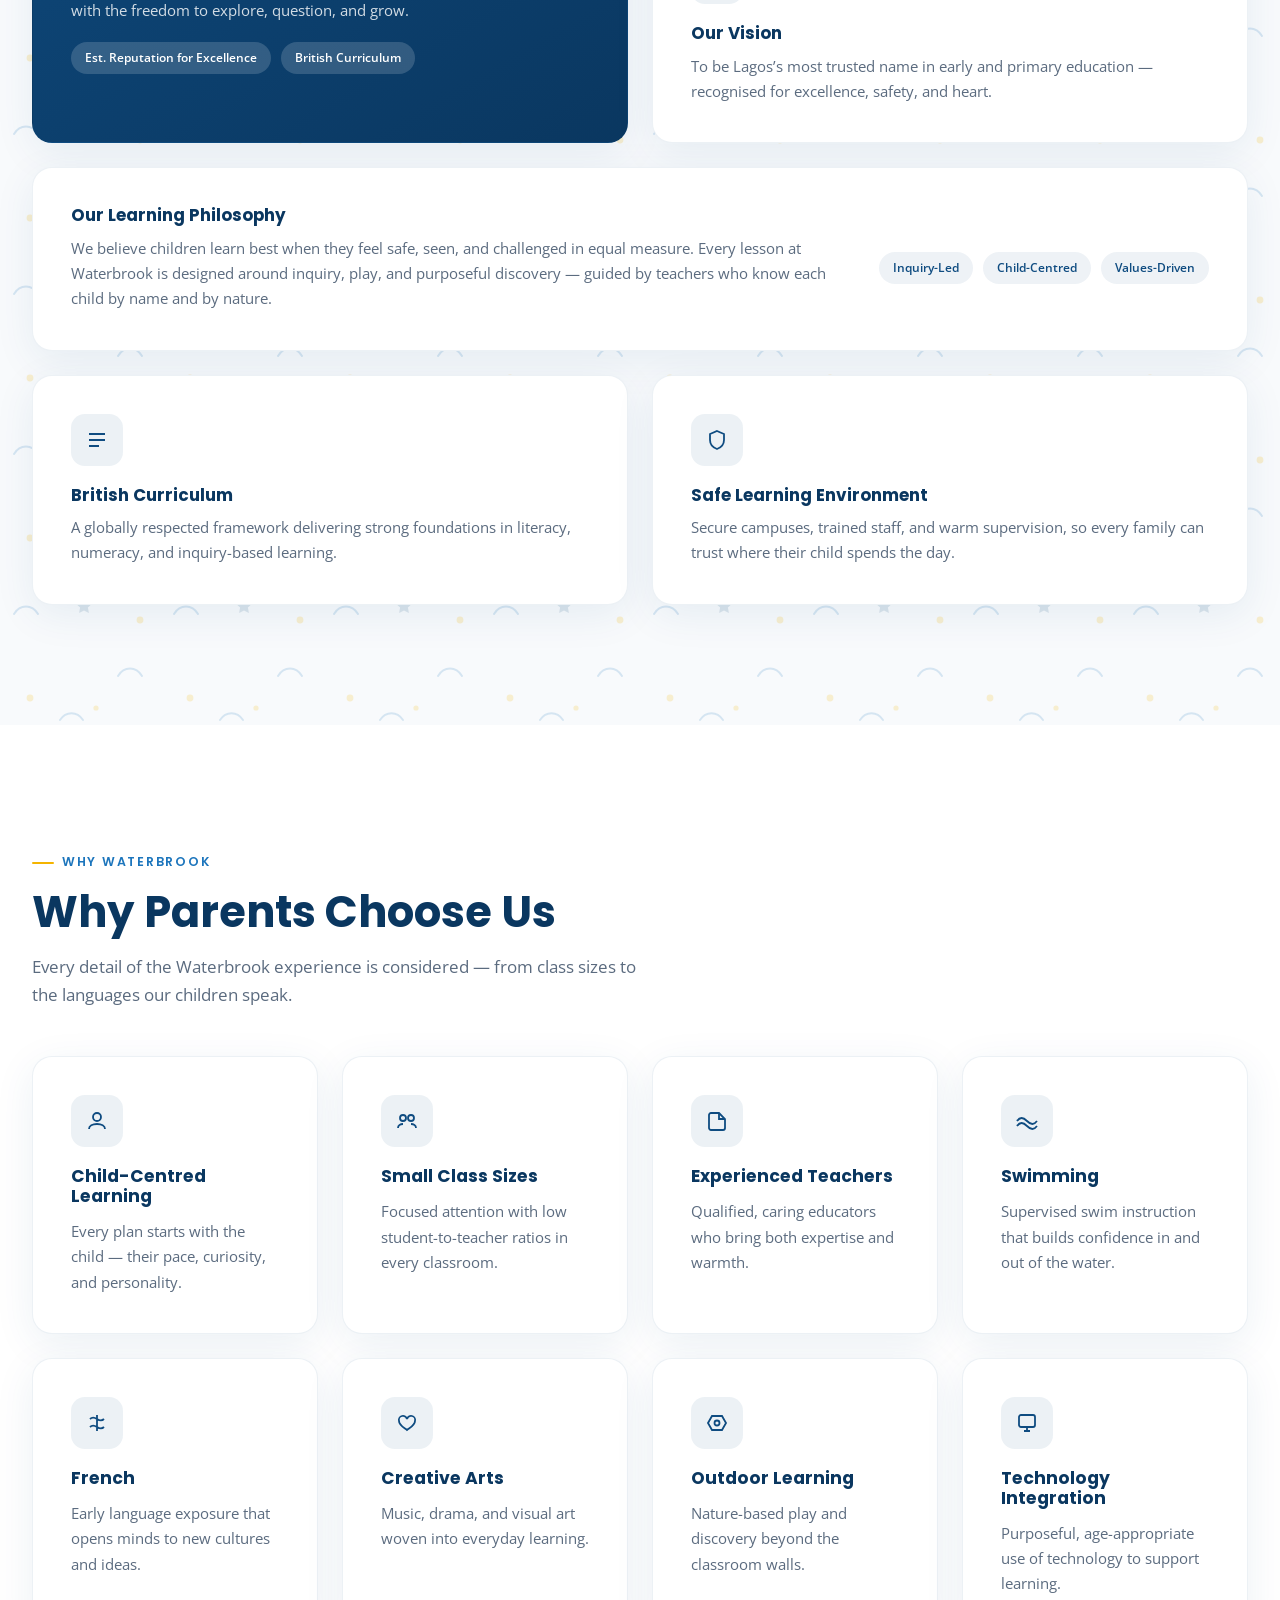
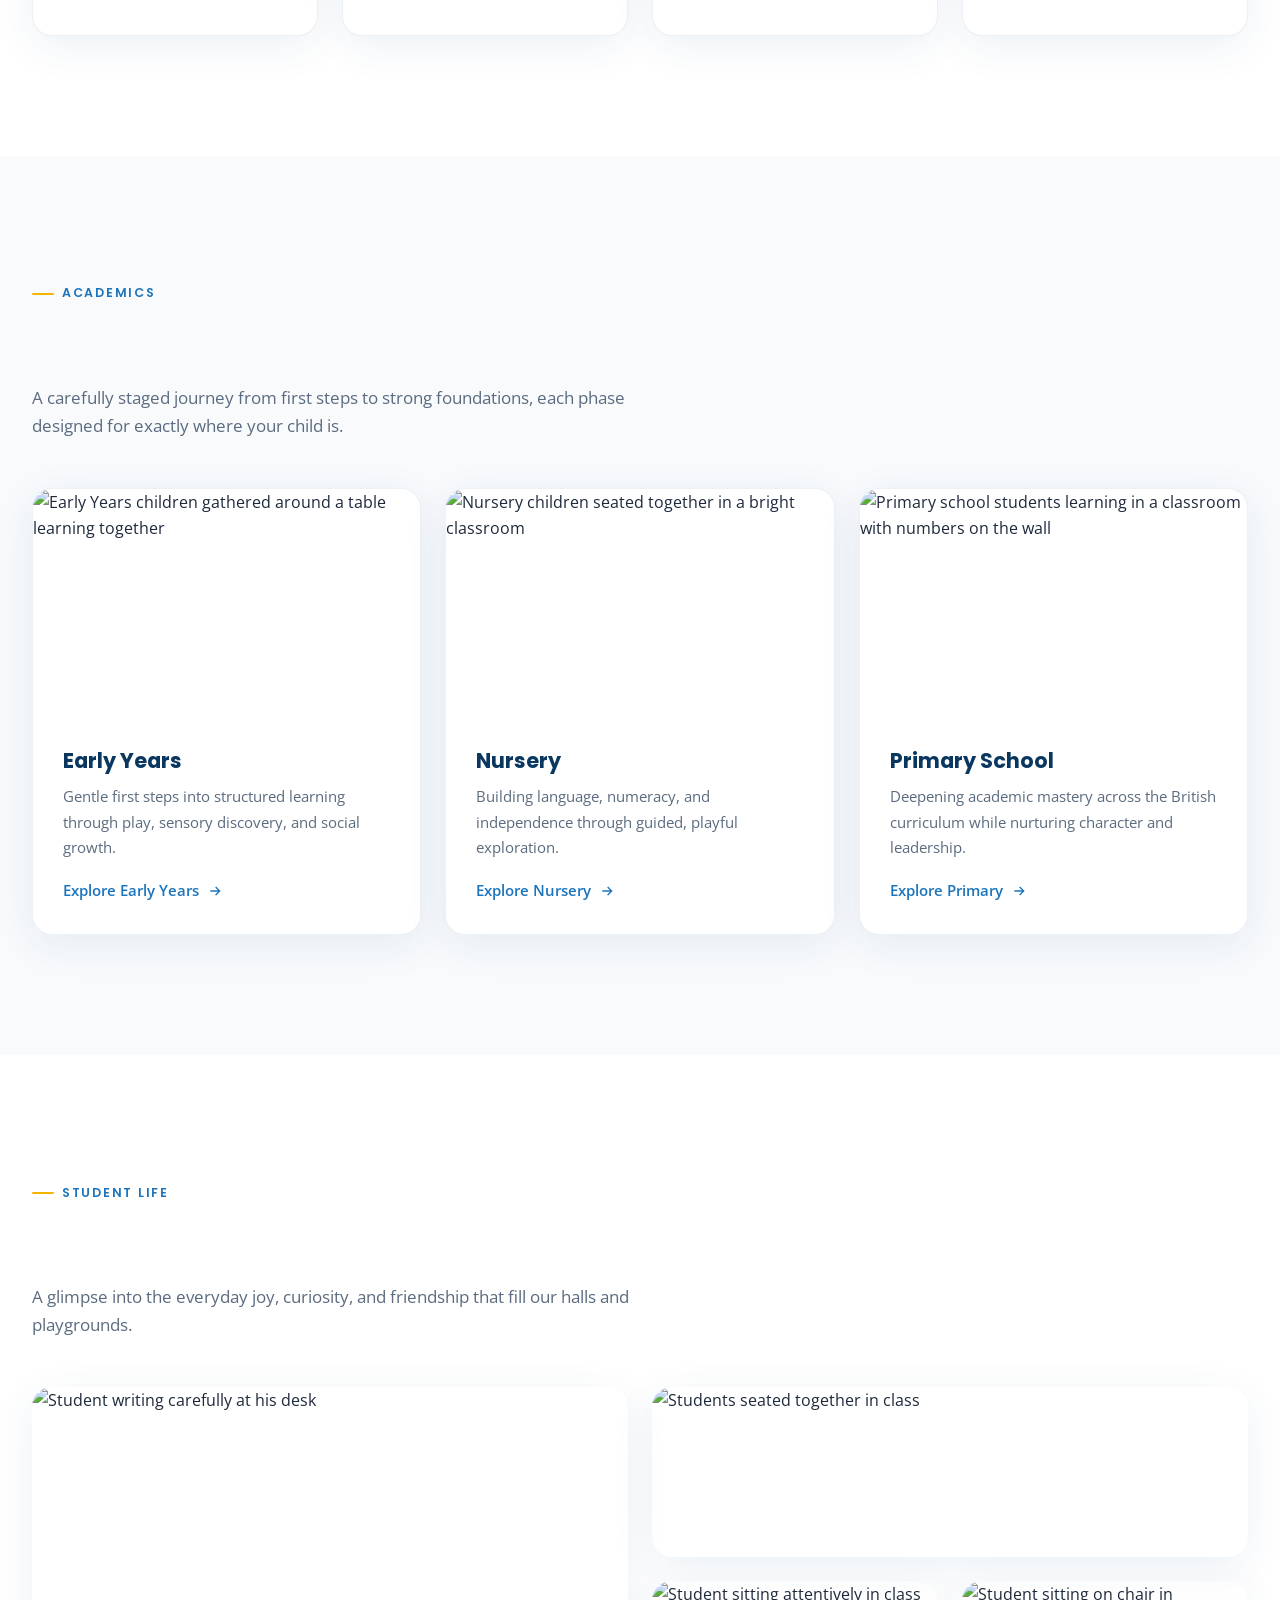
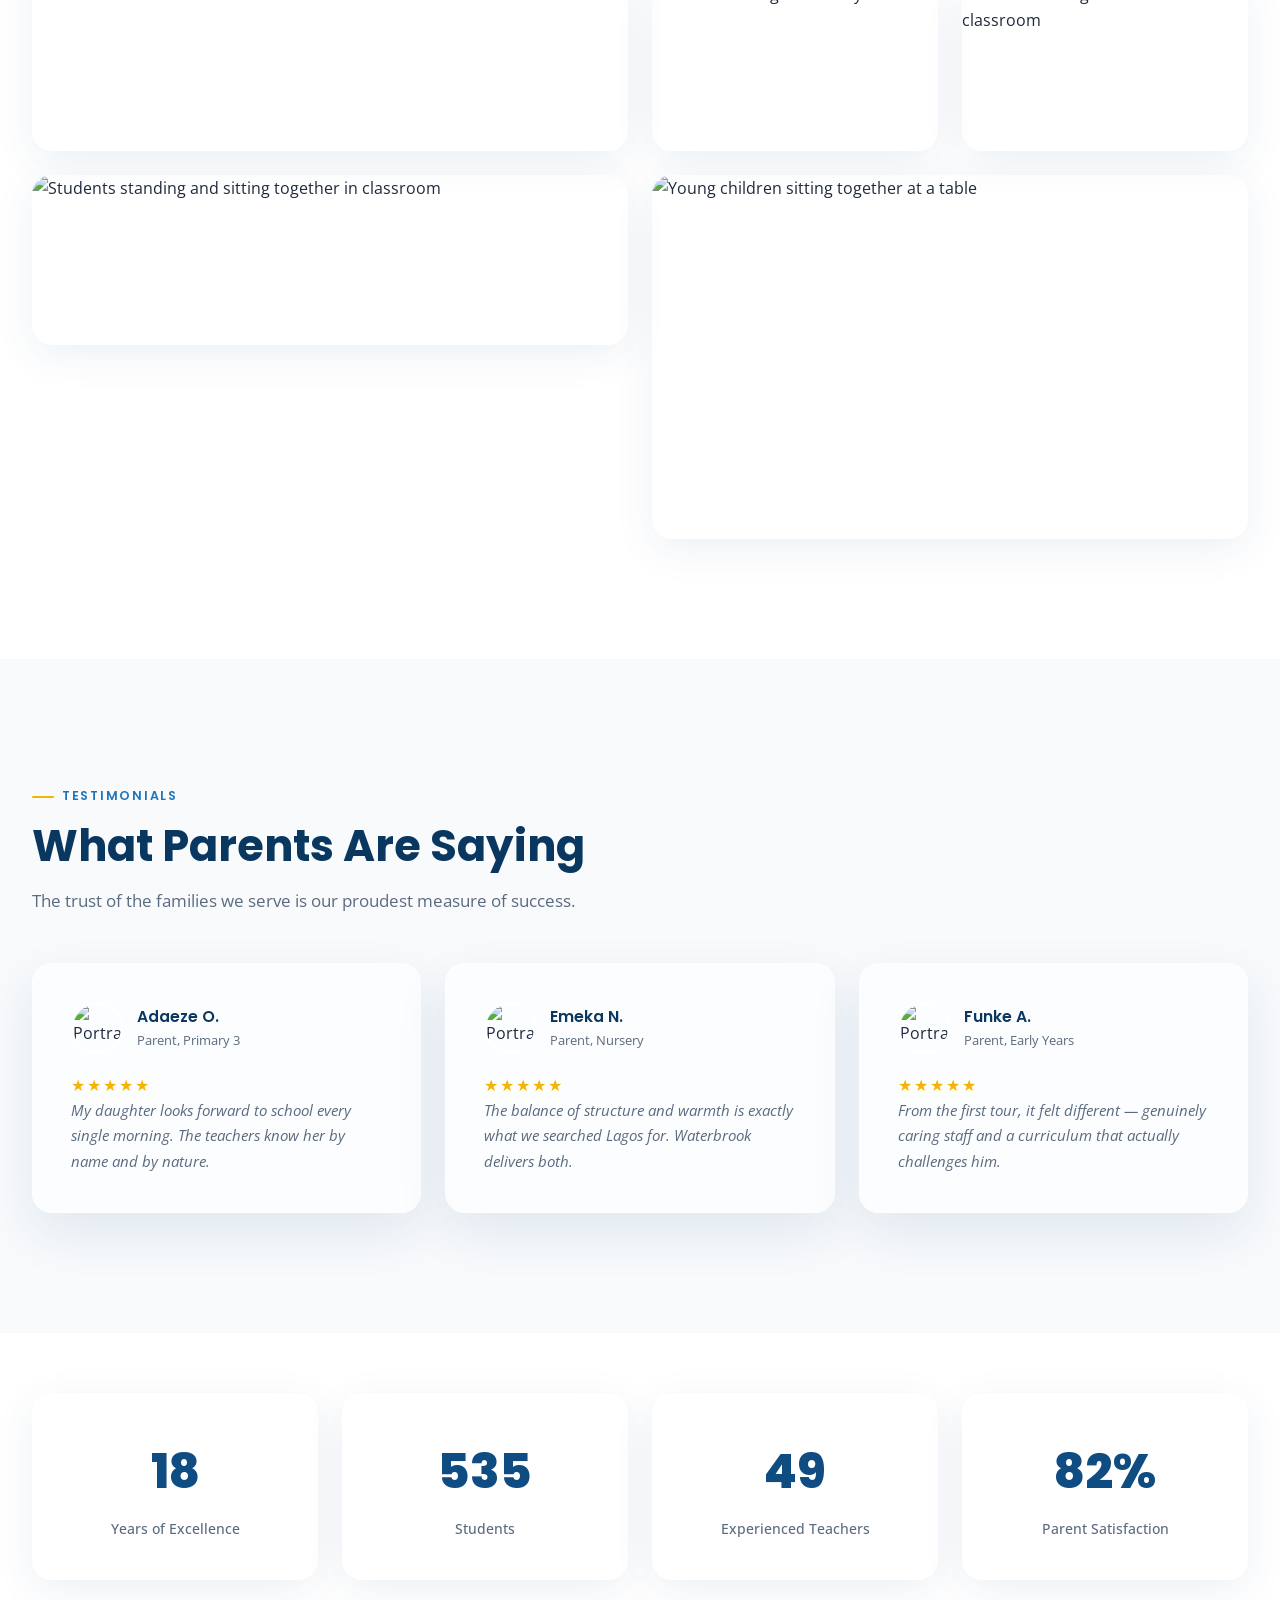
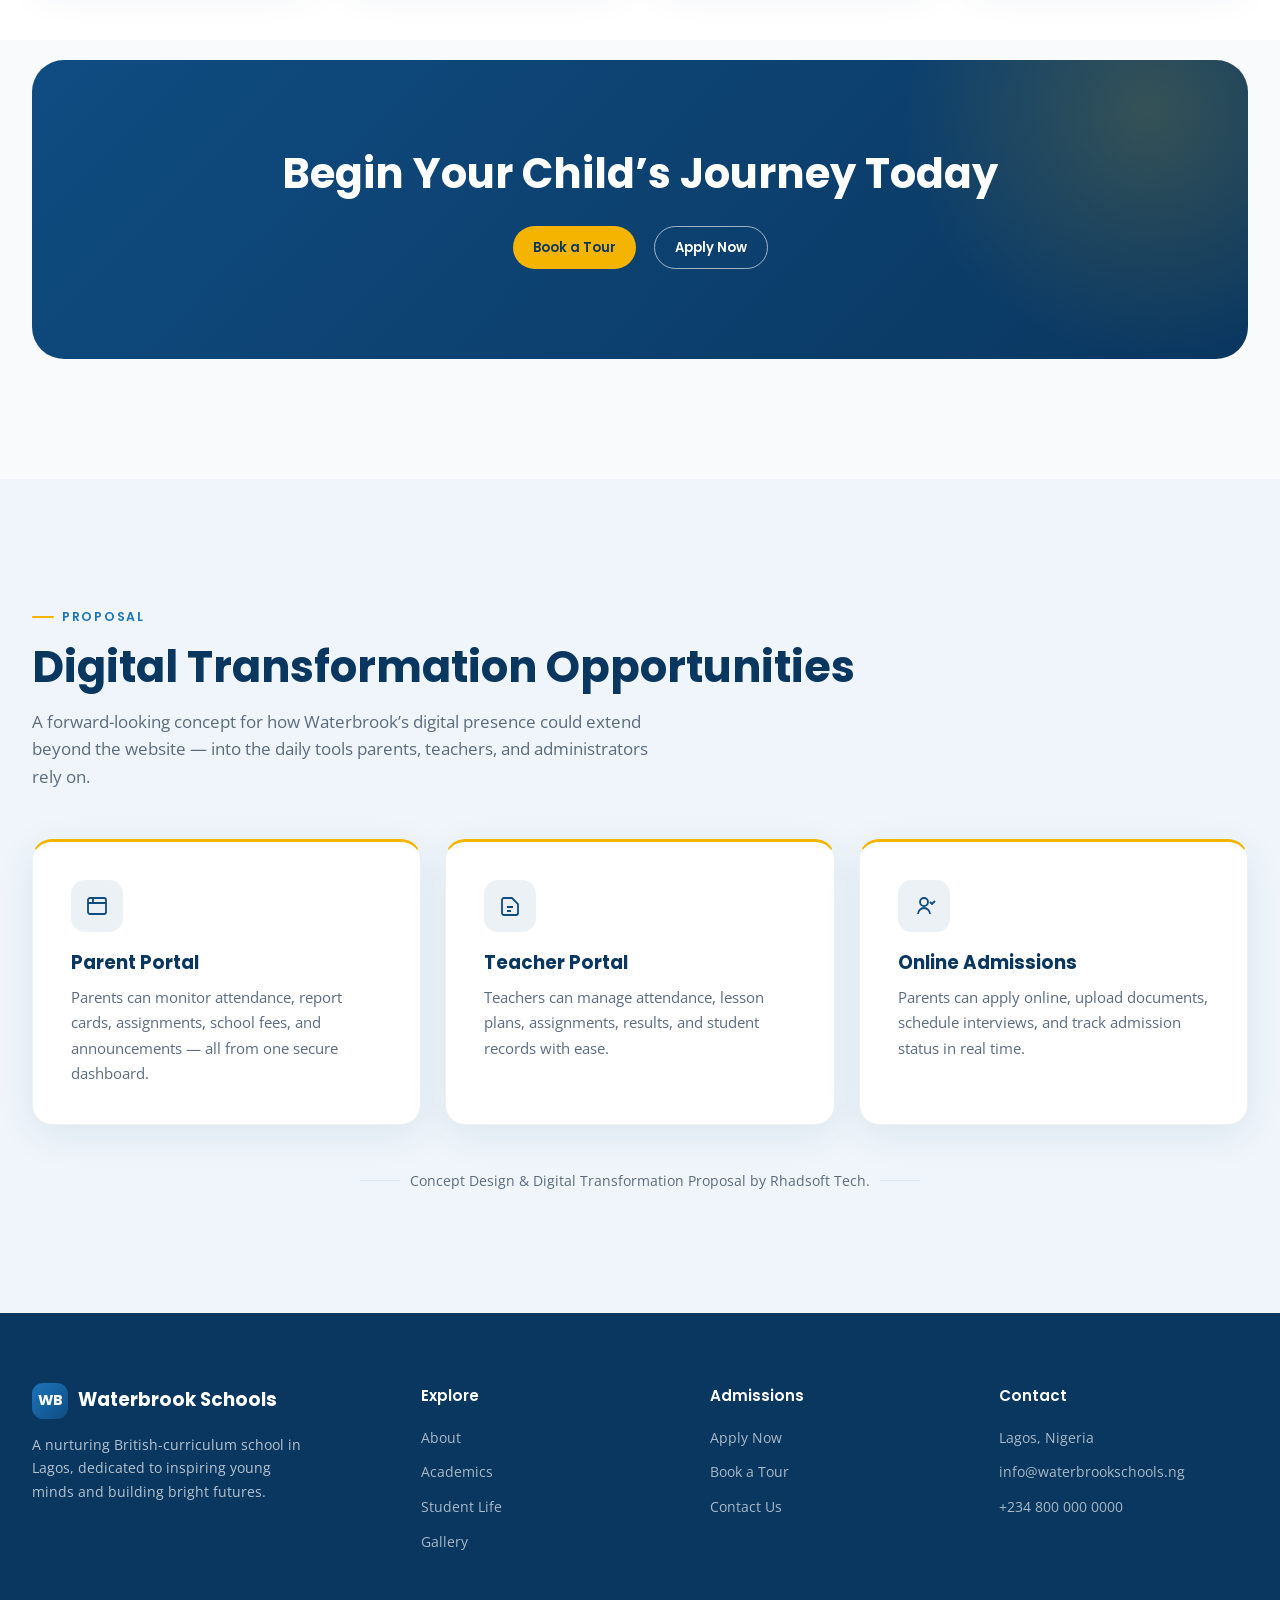
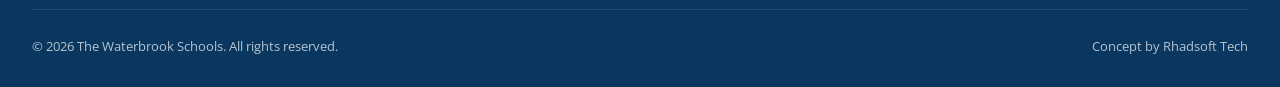
==== commit 21b17c5d: "Update index.html" ====
--- a/index.html
+++ b/index.html
@@ -166,7 +166,7 @@
 }
 .hero-bg{
   position:absolute; inset:0; z-index:0;
-  background-image:linear-gradient(180deg, rgba(8,34,60,0.42), rgba(8,36,64,0.5) 55%, rgba(6,28,52,0.78)), url('https://images.unsplash.com/photo-1509062522246-3755977927d7?q=80&w=2069&auto=format&fit=crop');
+  background-image:linear-gradient(180deg, rgba(8,34,60,0.42), rgba(8,36,64,0.5) 55%, rgba(6,28,52,0.78)), url('https://images.squarespace-cdn.com/content/v1/65c4aa6d70aabd426c2a1eea/41f4de04-50ac-4f52-a289-fdb6909cad4c/IMG_3895.JPGp');
   background-size:cover; background-position:center;
   will-change:transform;
 }
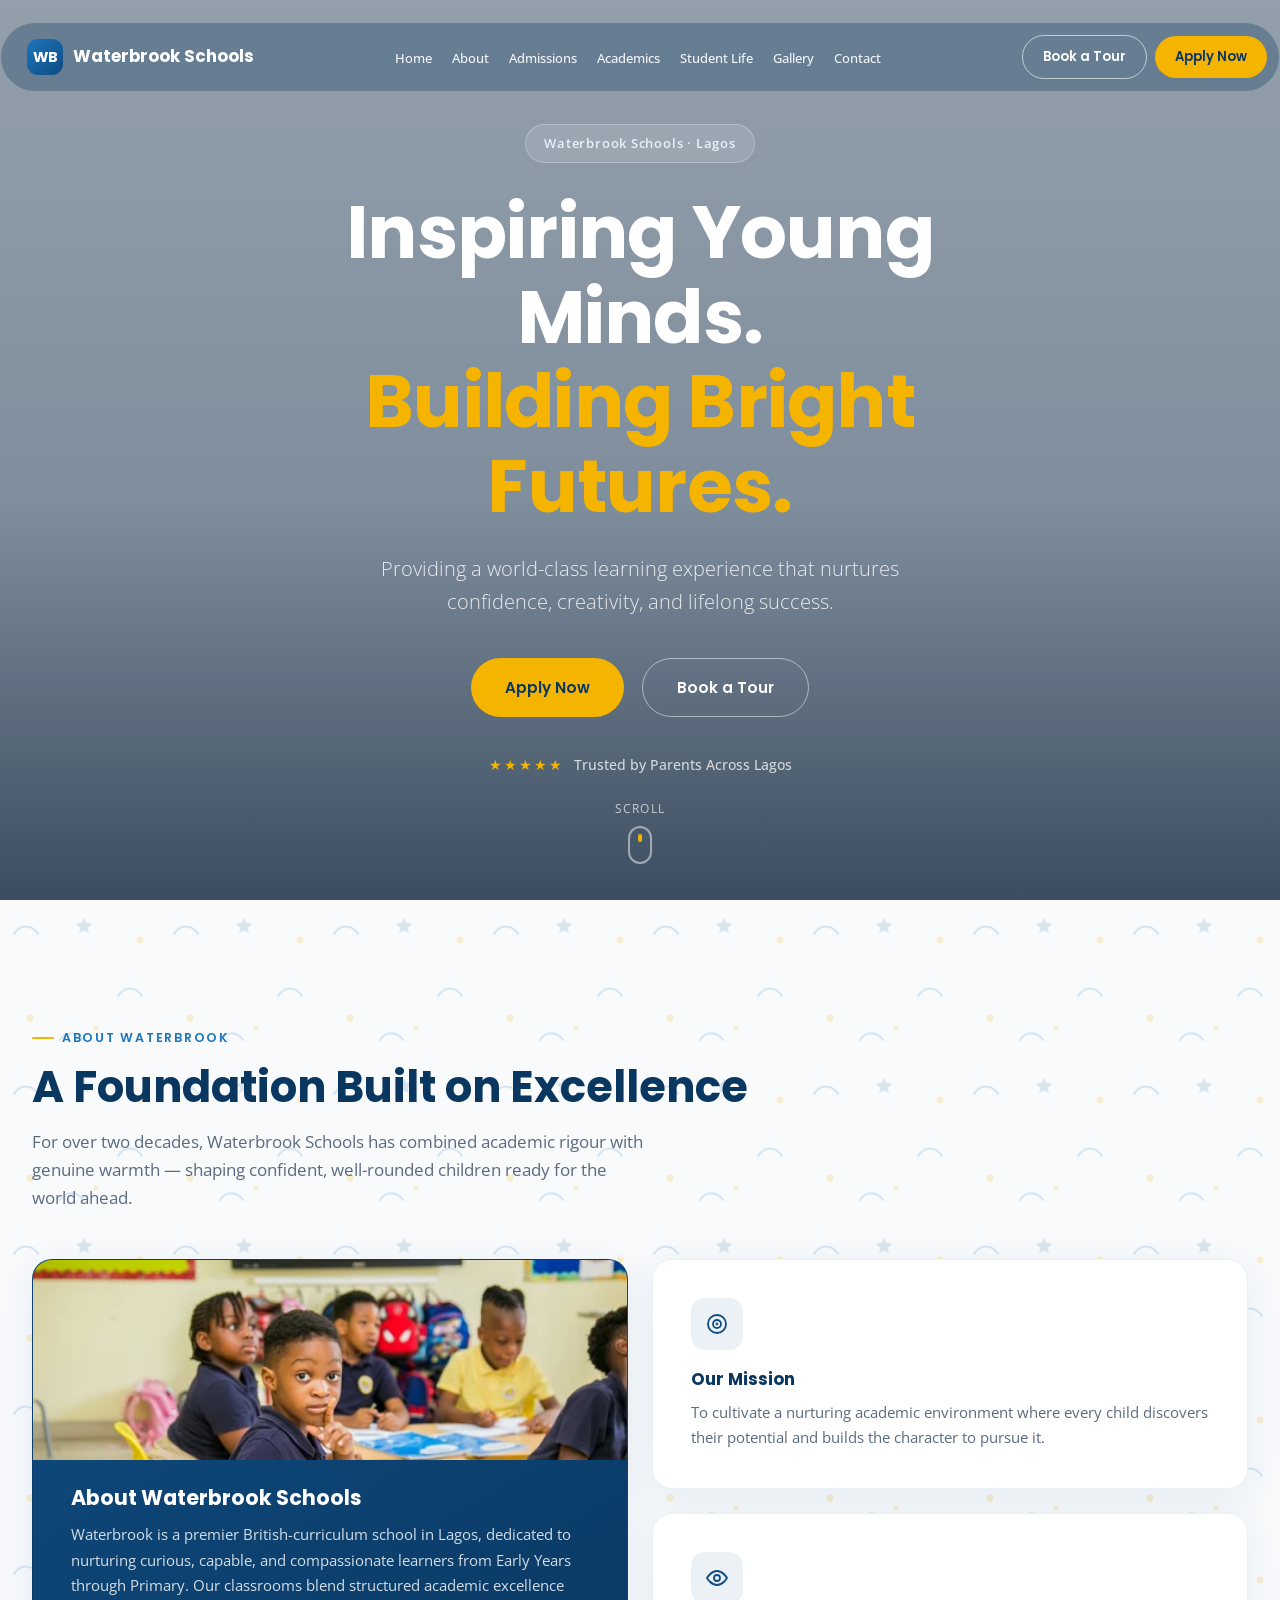
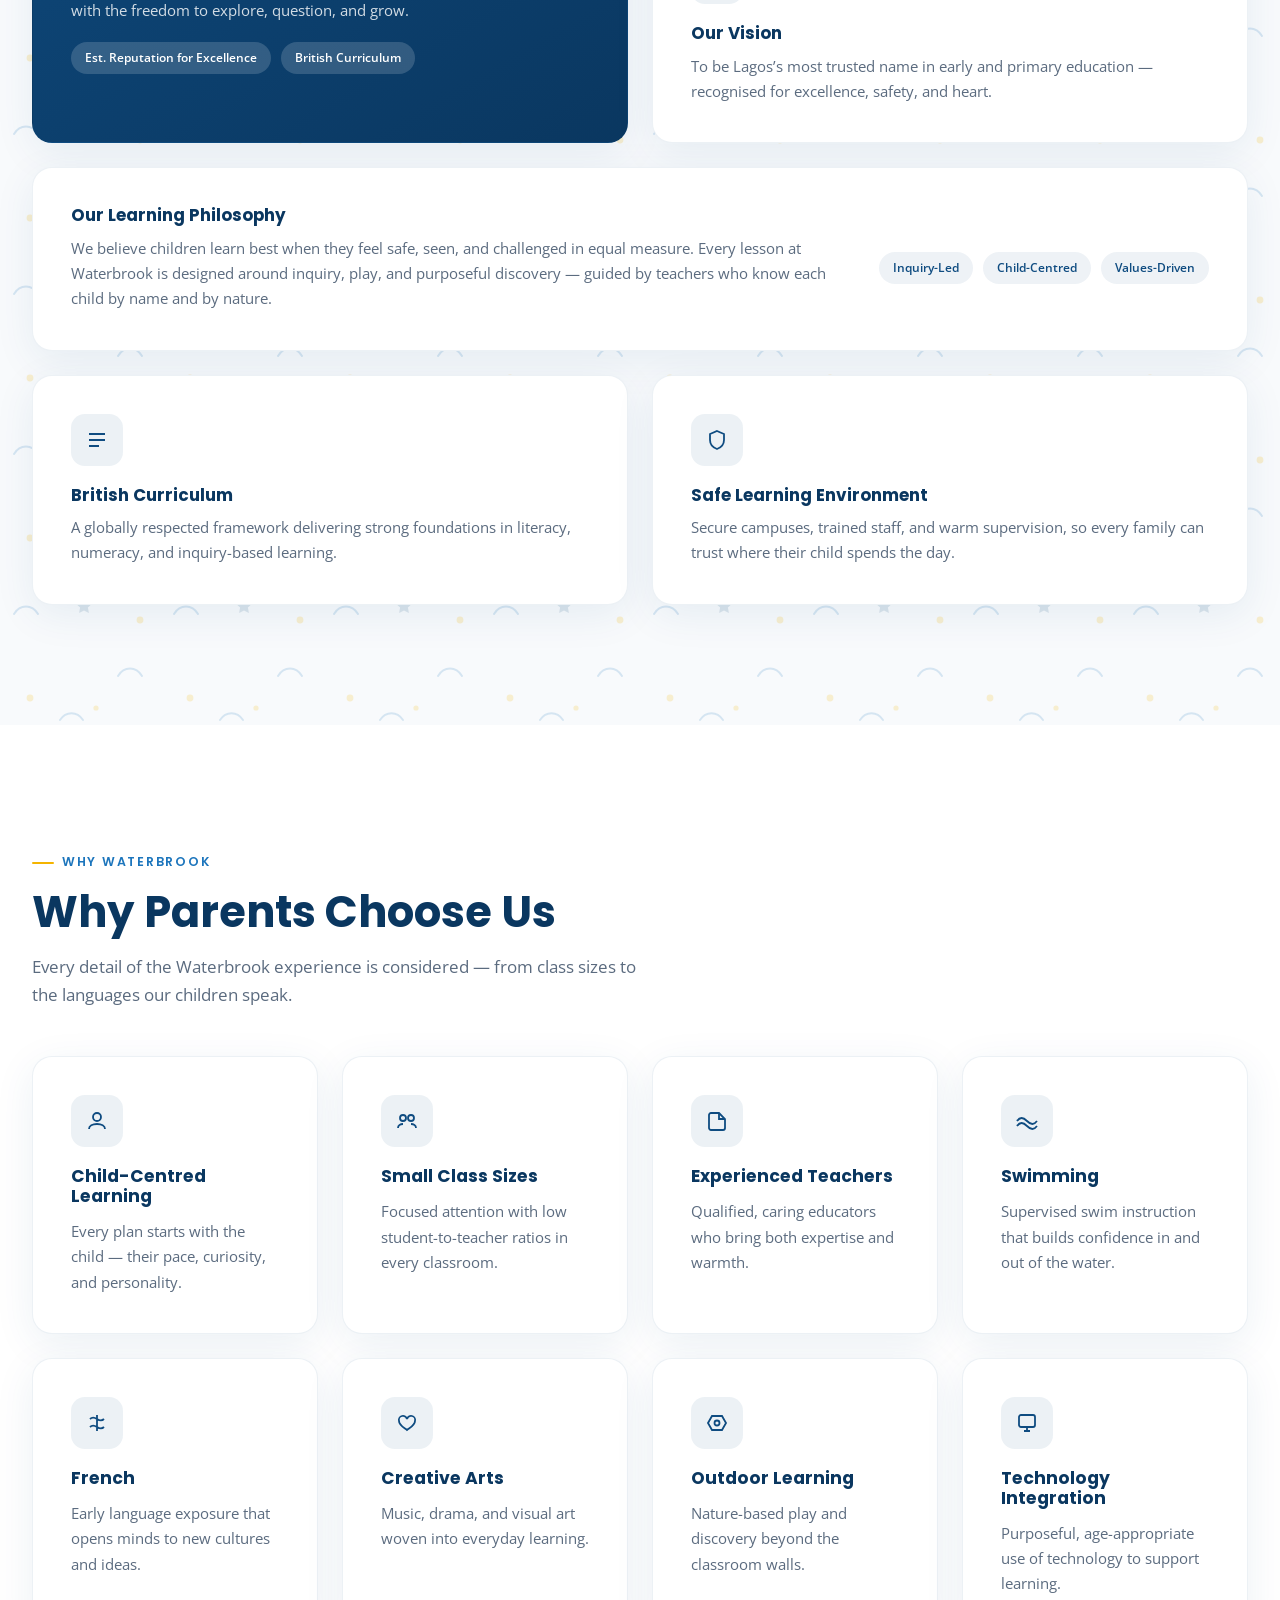
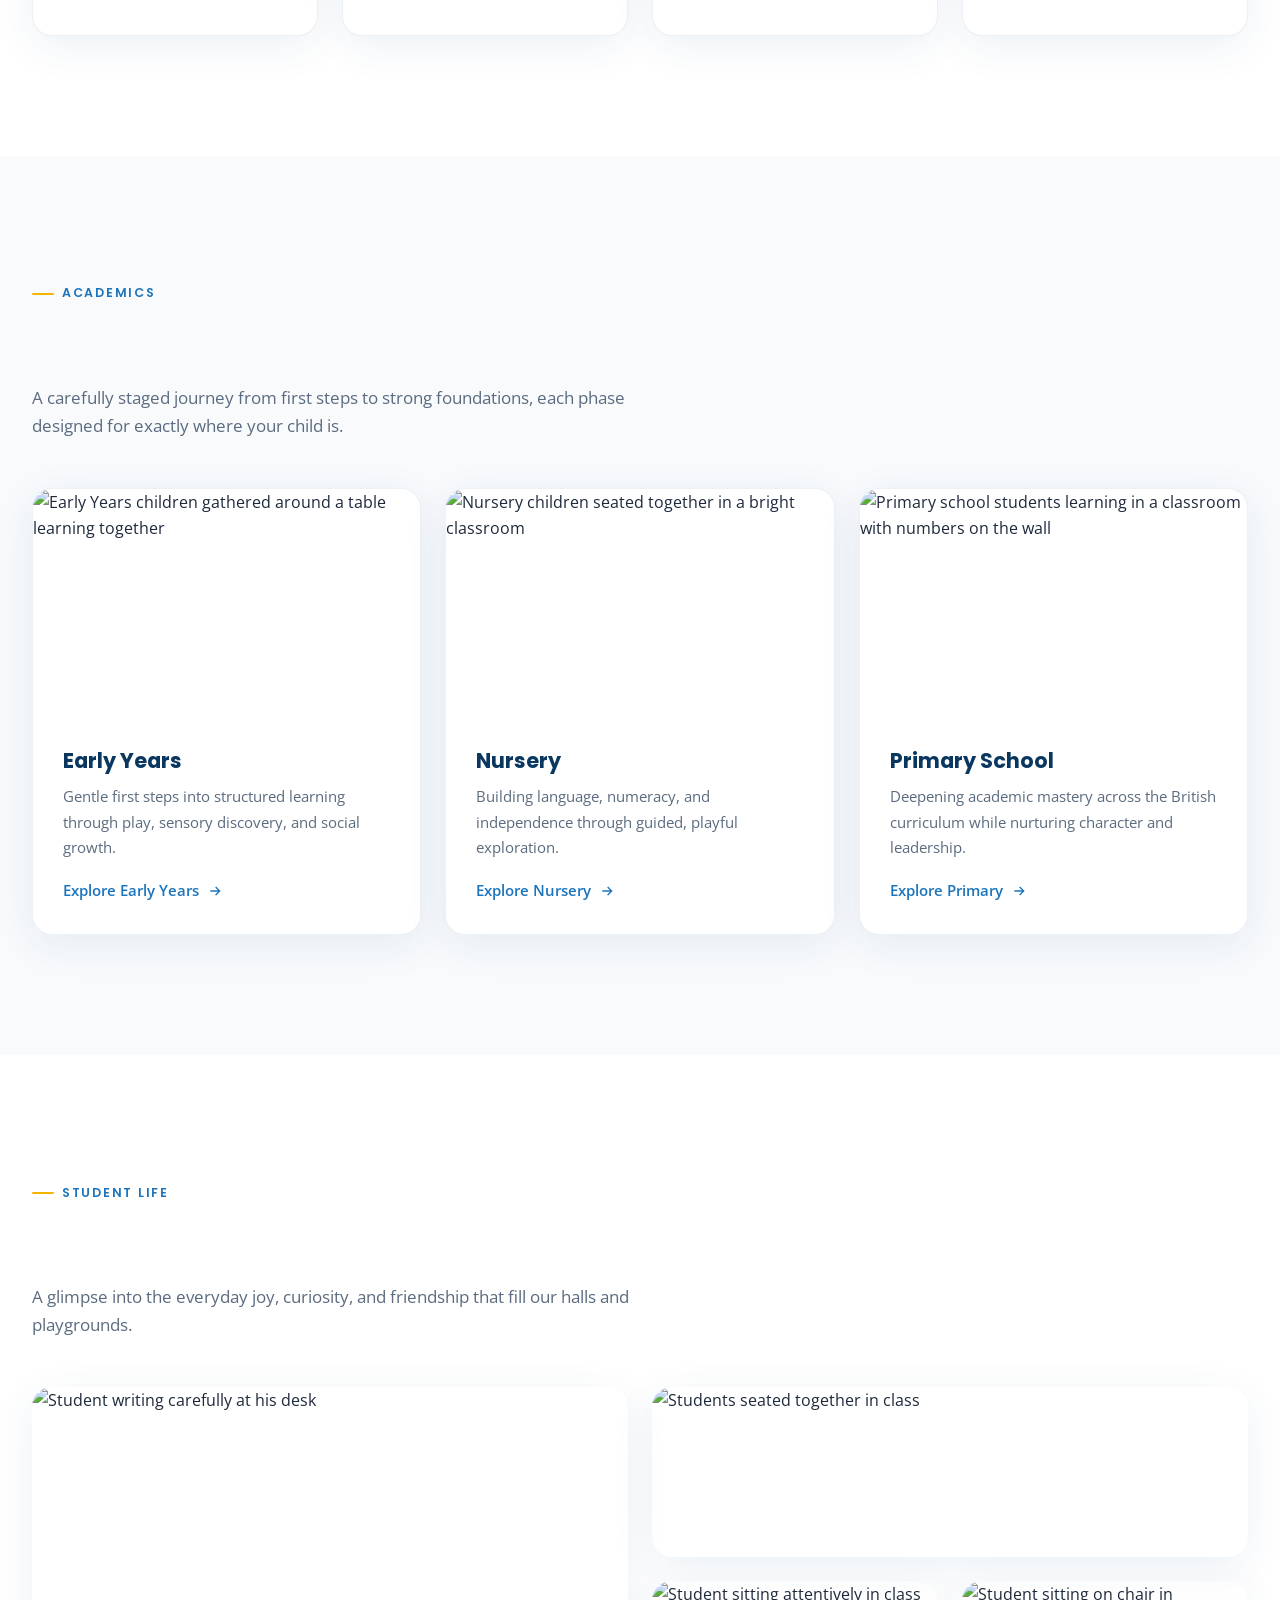
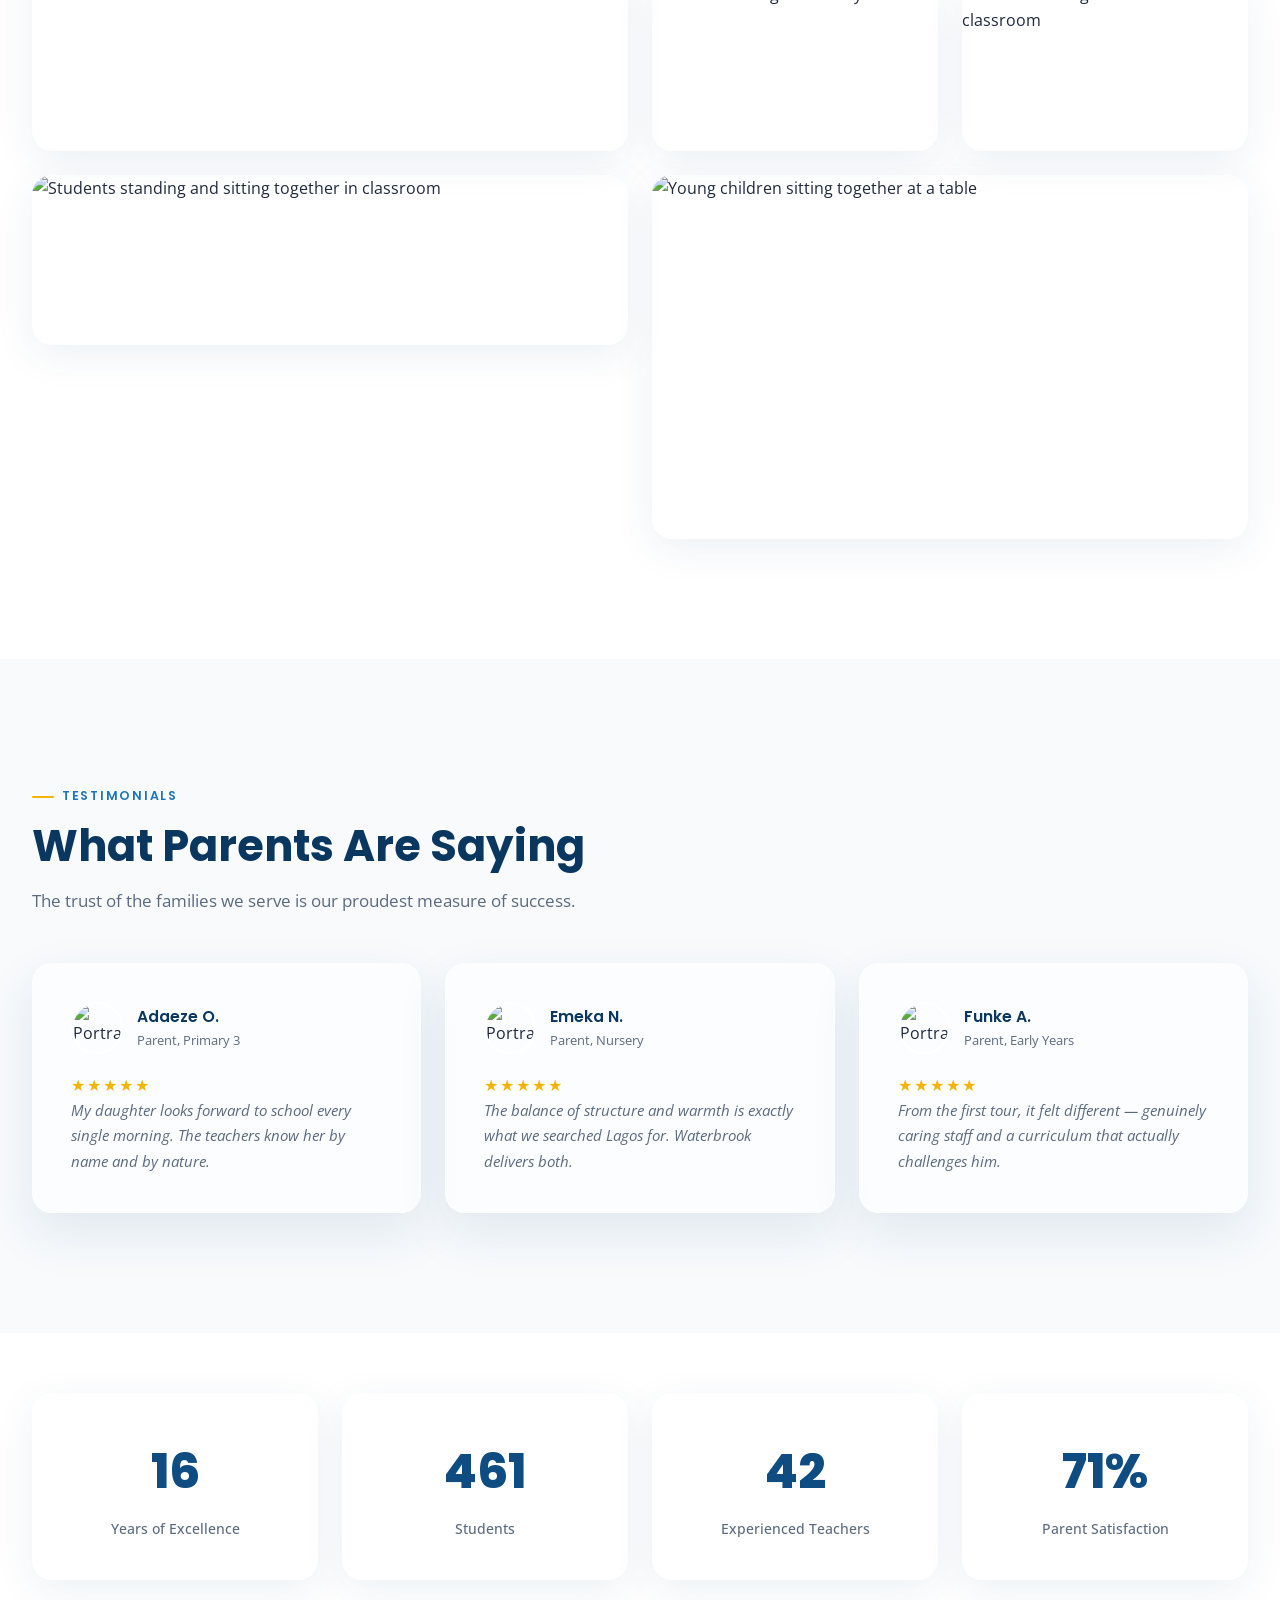
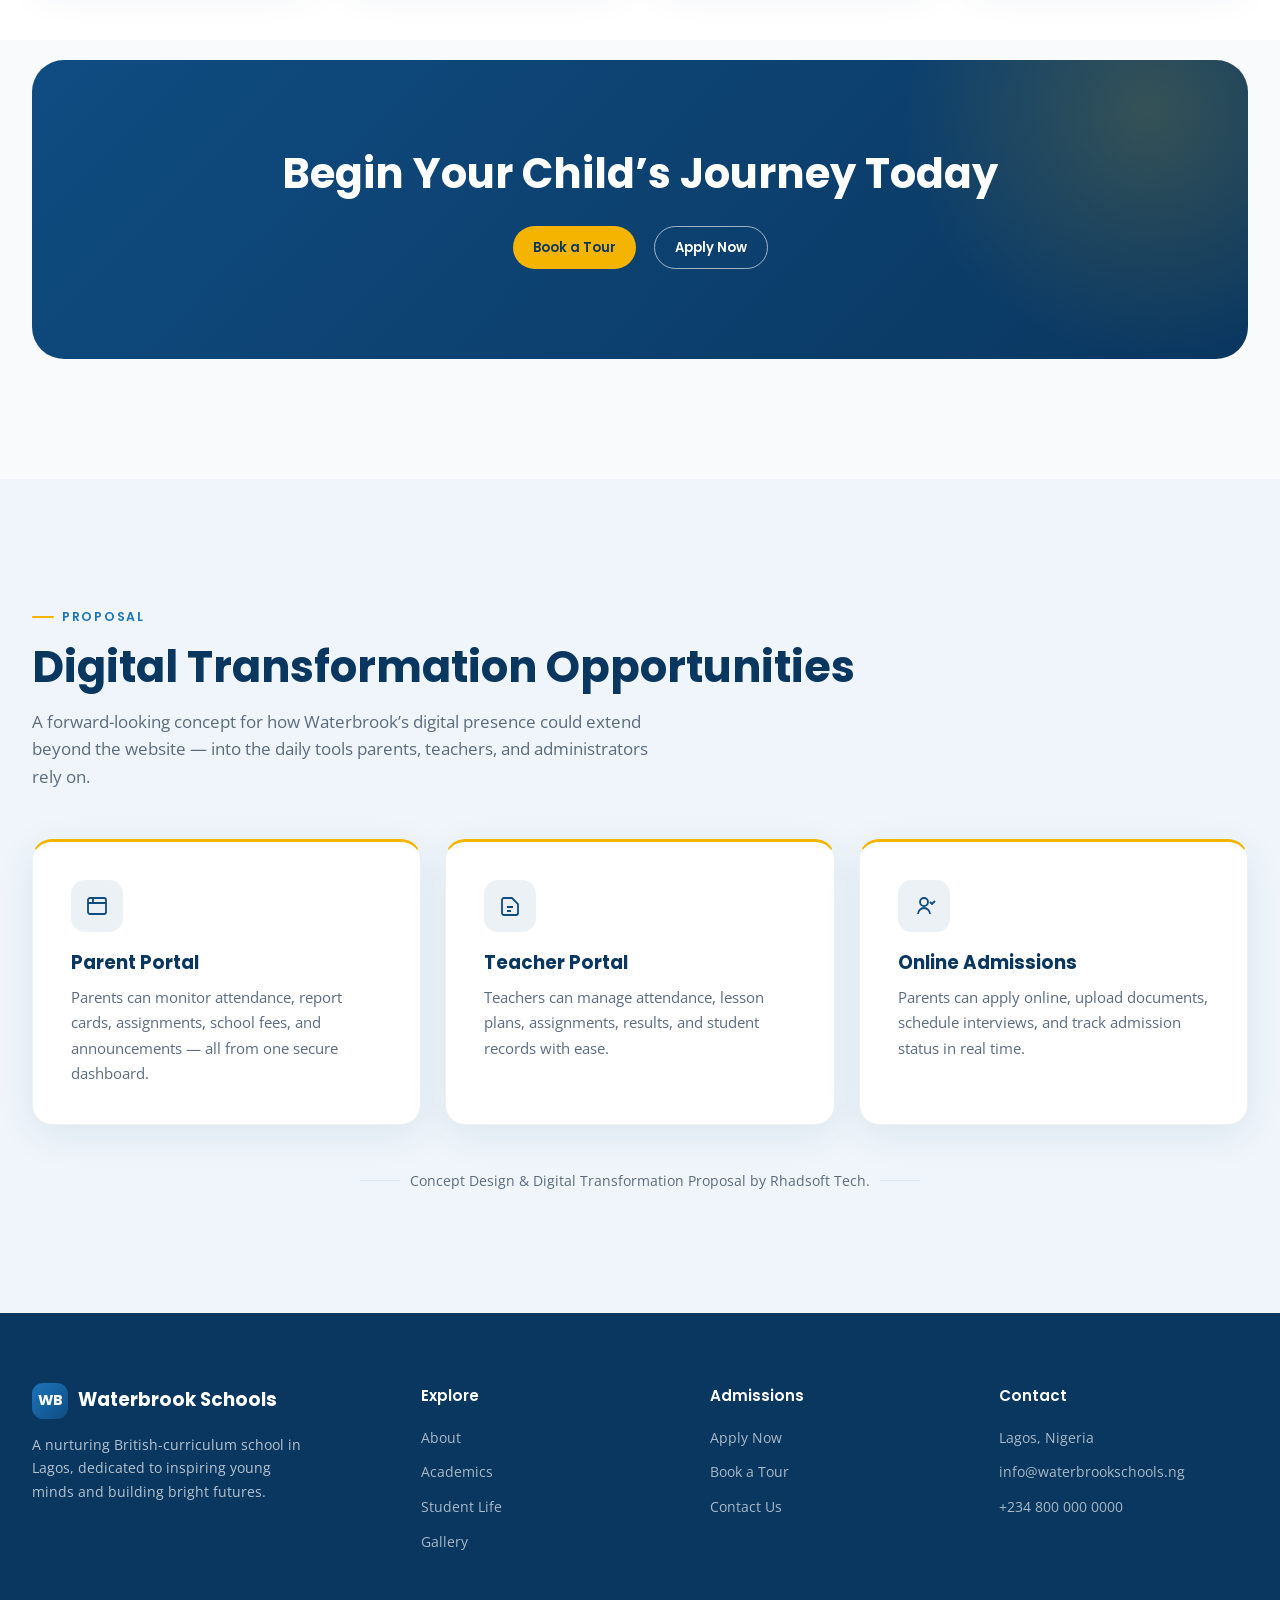
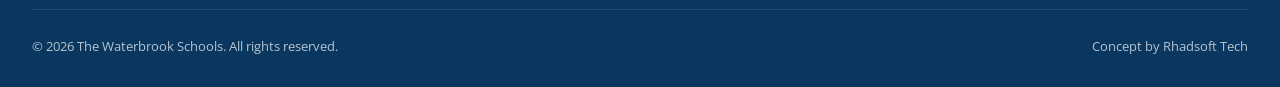
==== commit c18b2873: "Update index.html" ====
--- a/index.html
+++ b/index.html
@@ -474,7 +474,7 @@
     <div class="bento-grid about-grid">
       <div class="bento-card dark card-about-main reveal left">
         <div class="about-main-img">
-          <img src="https://images.unsplash.com/photo-1668620589356-56ba14193005?q=80&w=1000&auto=format&fit=crop" alt="Waterbrook student focused on schoolwork at her desk">
+          <img src="IMG_3850.webp" alt="Waterbrook student focused on schoolwork at her desk">
         </div>
         <h3>About Waterbrook Schools</h3>
         <p>Waterbrook is a premier British-curriculum school in Lagos, dedicated to nurturing curious, capable, and compassionate learners from Early Years through Primary. Our classrooms blend structured academic excellence with the freedom to explore, question, and grow.</p>
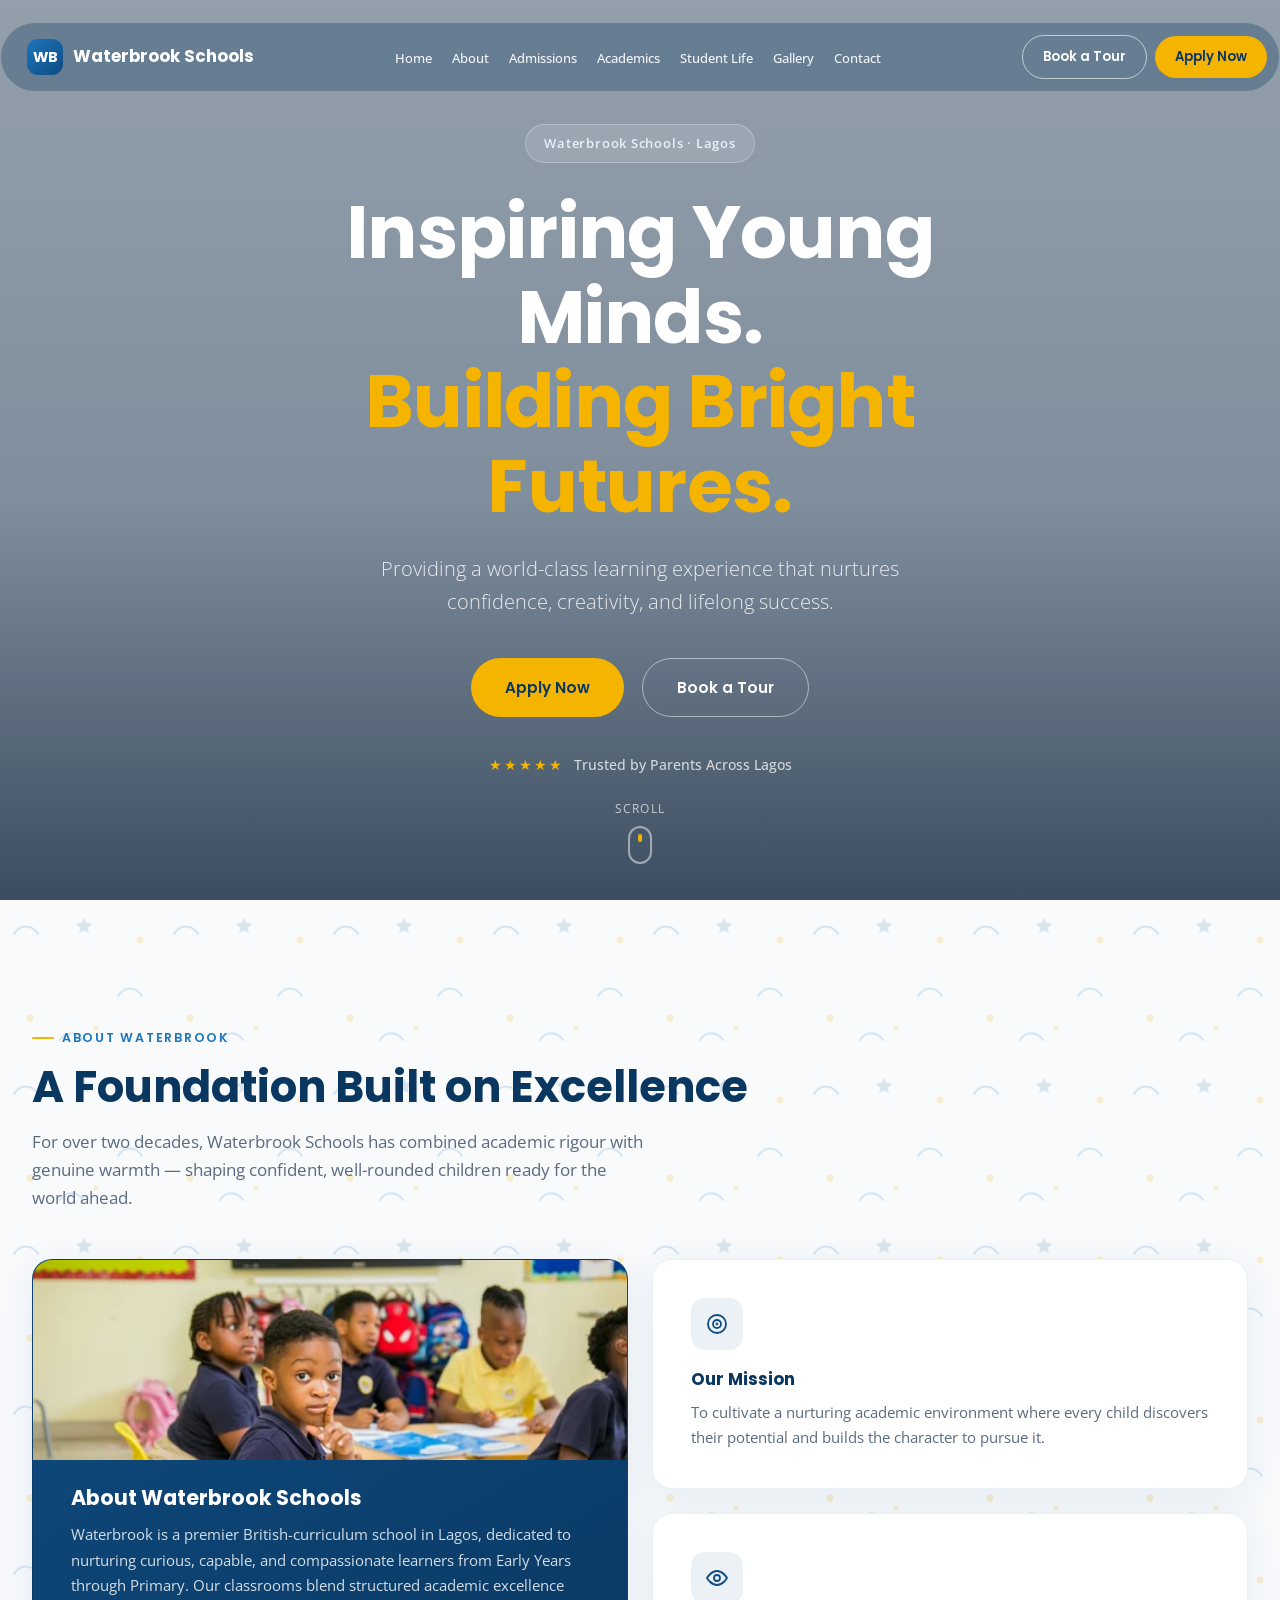
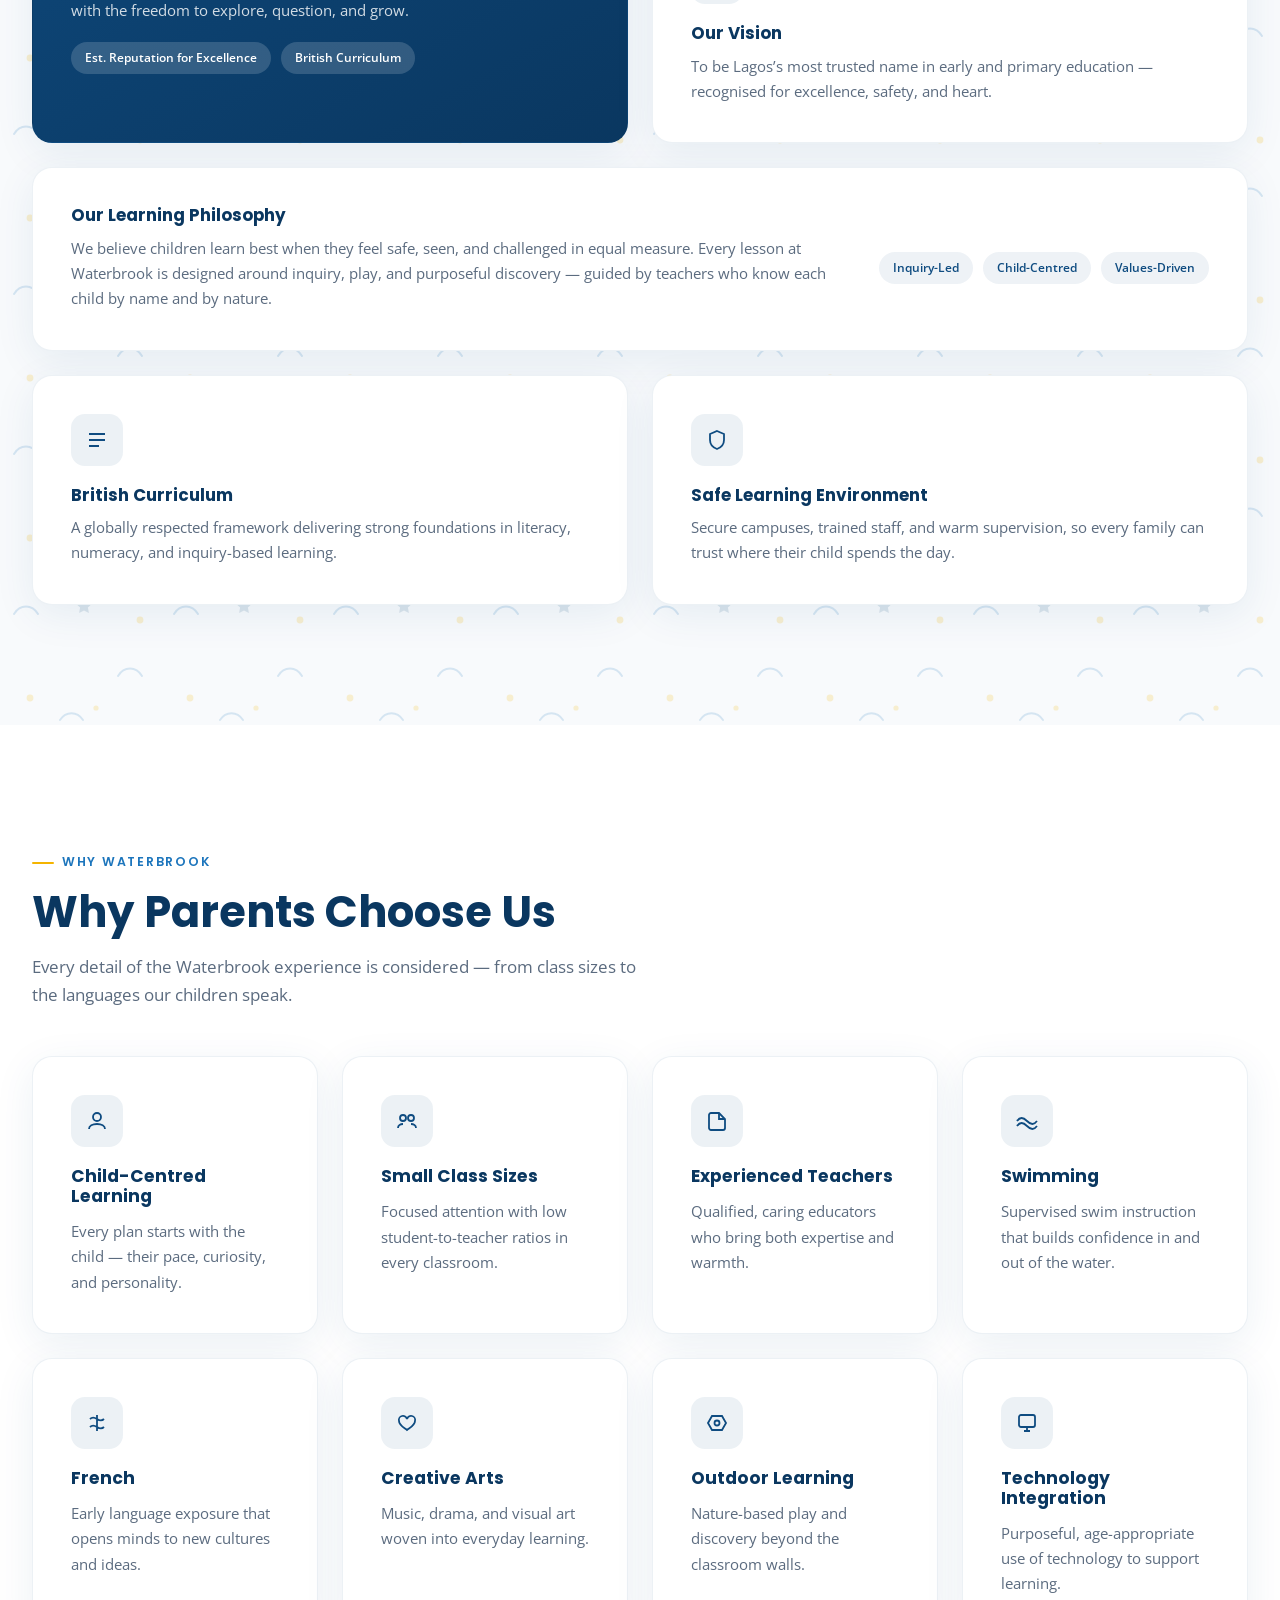
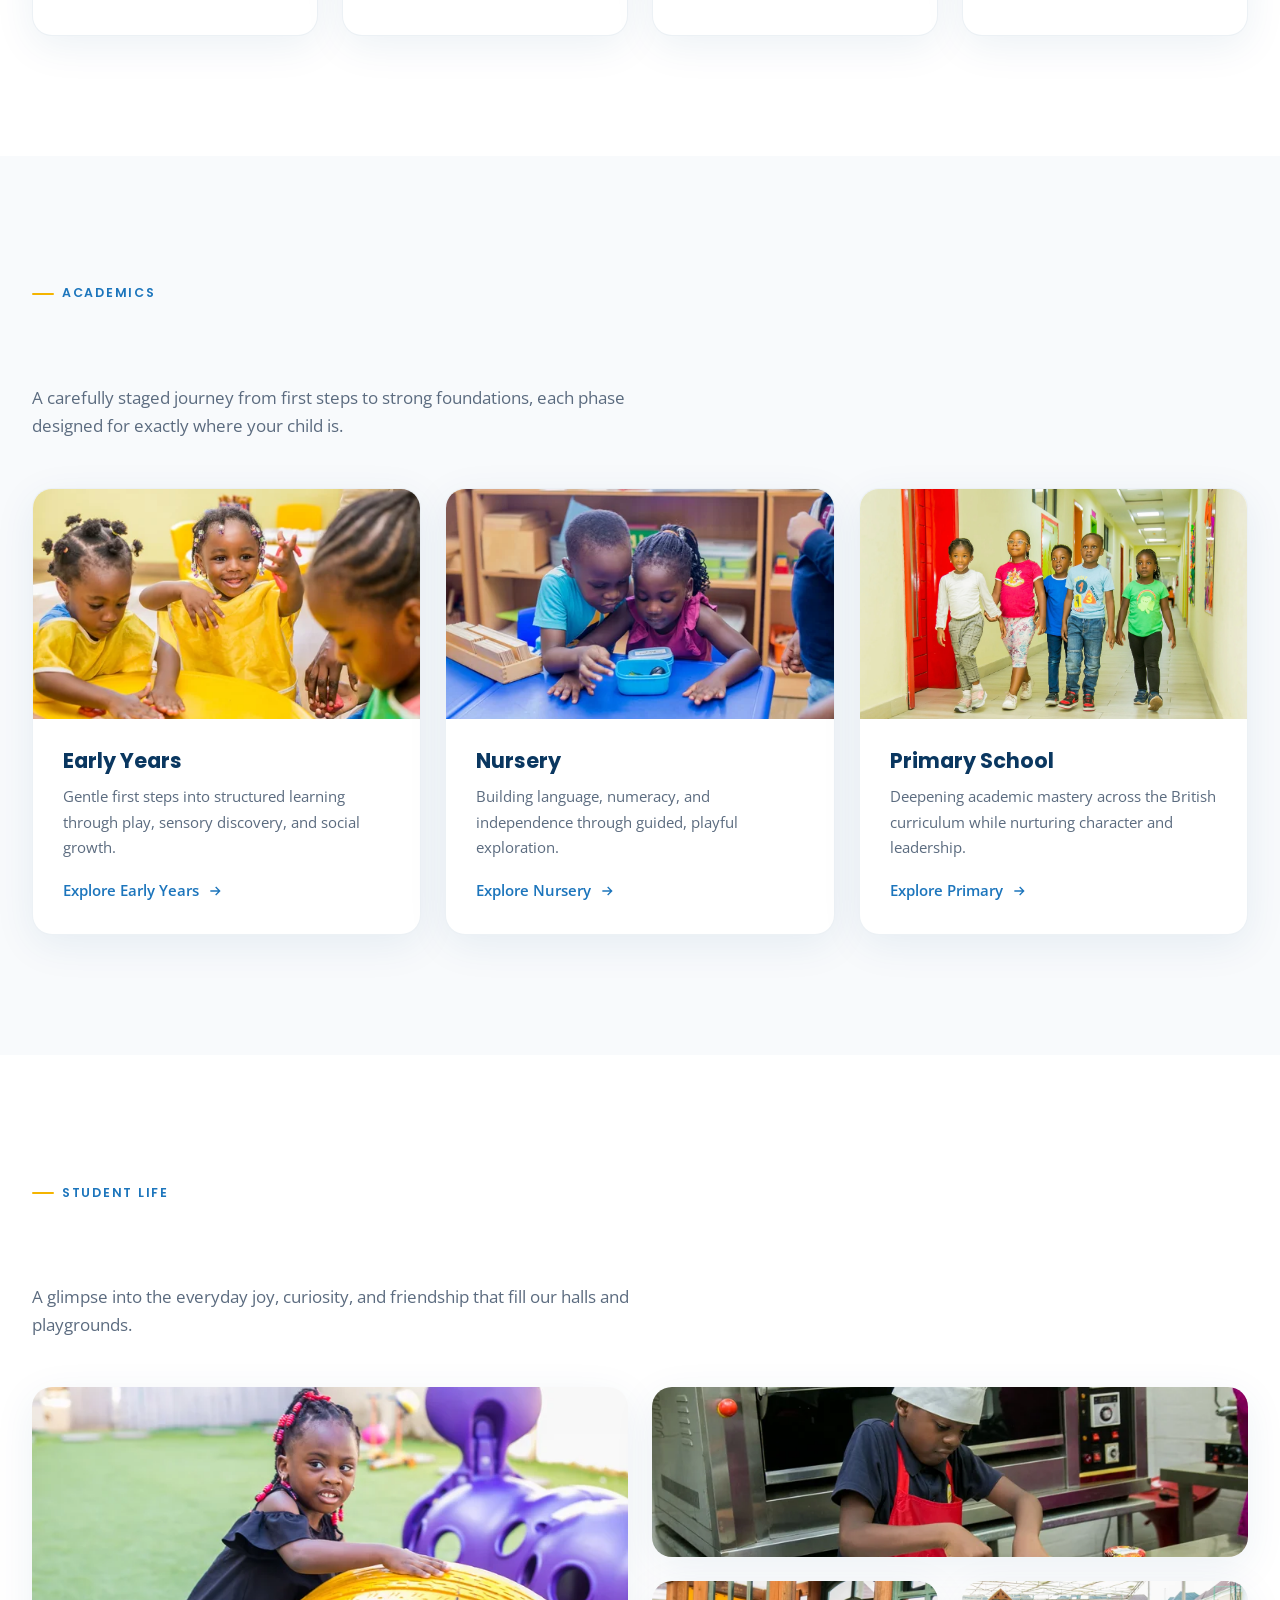
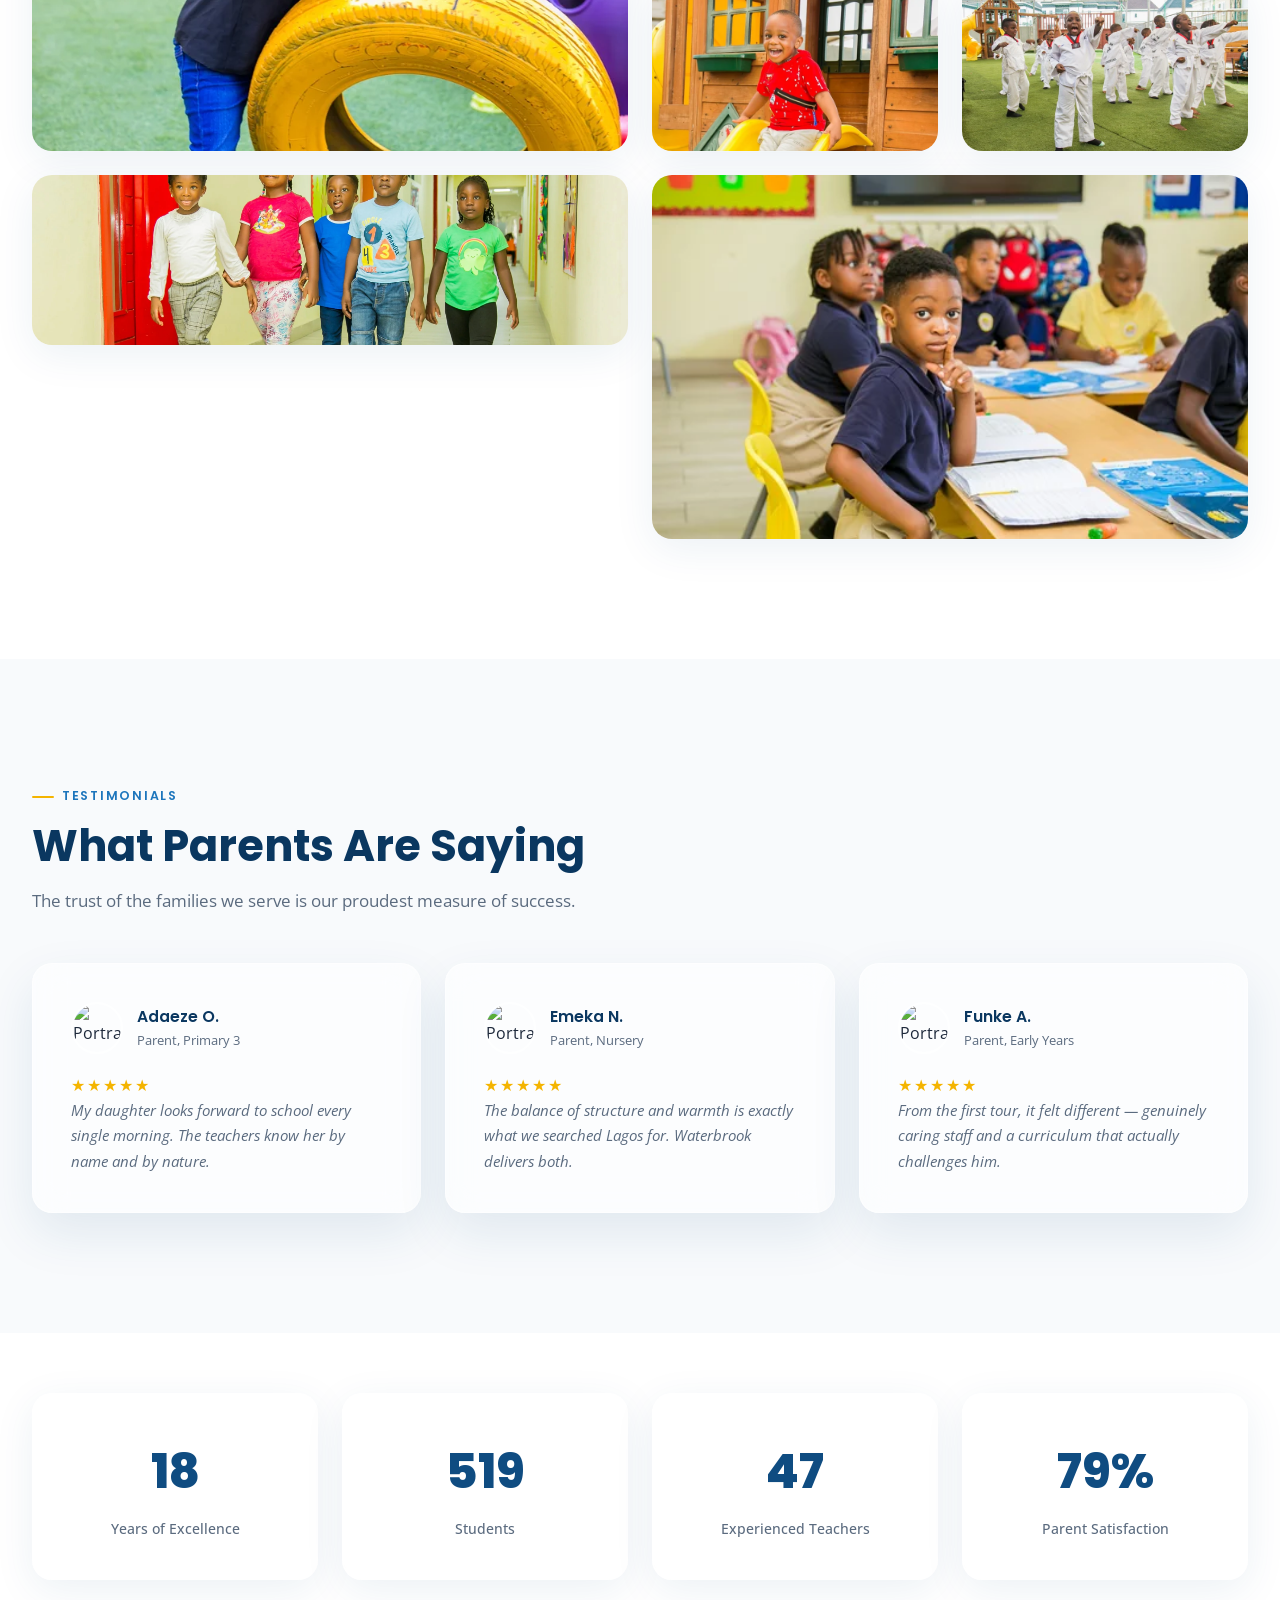
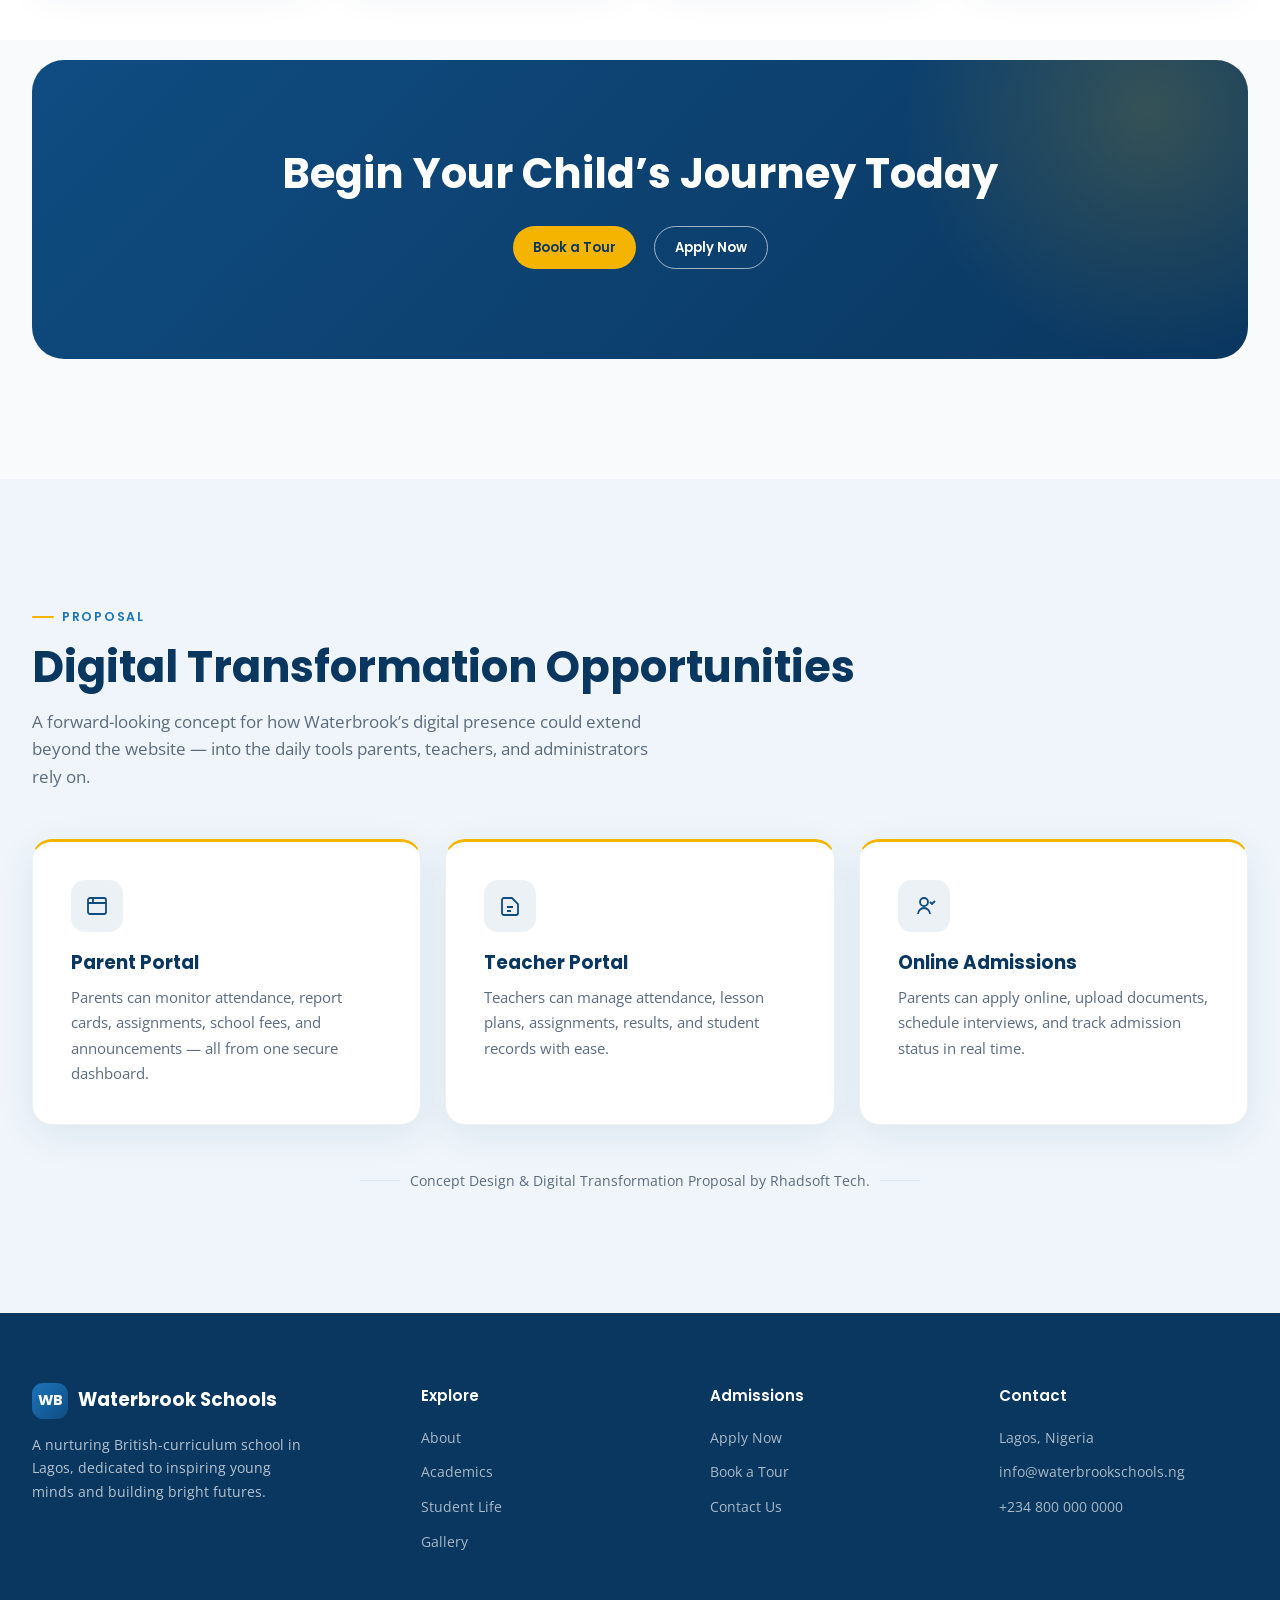
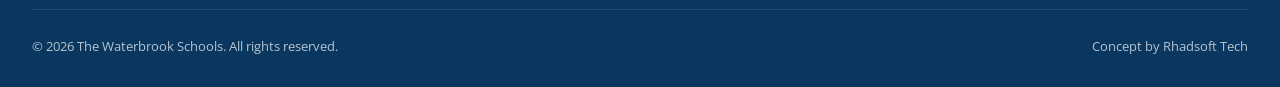
==== commit b7a7ca57: "Update index.html" ====
--- a/index.html
+++ b/index.html
@@ -588,7 +588,7 @@
 
     <div class="bento-grid stages-grid">
       <div class="bento-card stage-card reveal left">
-        <div class="stage-img"><img src="https://images.unsplash.com/photo-1717931699152-fbab890f5428?q=80&w=900&auto=format&fit=crop" alt="Early Years children gathered around a table learning together"></div>
+        <div class="stage-img"><img src="IMG_4924.webp" alt="Early Years children gathered around a table learning together"></div>
         <div class="stage-body">
           <h3>Early Years</h3>
           <p>Gentle first steps into structured learning through play, sensory discovery, and social growth.</p>
@@ -596,7 +596,7 @@
         </div>
       </div>
       <div class="bento-card stage-card reveal">
-        <div class="stage-img"><img src="https://images.unsplash.com/photo-1777056491418-d4ff81a4ad92?q=80&w=900&auto=format&fit=crop" alt="Nursery children seated together in a bright classroom"></div>
+        <div class="stage-img"><img src="IMG_4824.webp" alt="Nursery children seated together in a bright classroom"></div>
         <div class="stage-body">
           <h3>Nursery</h3>
           <p>Building language, numeracy, and independence through guided, playful exploration.</p>
@@ -604,7 +604,7 @@
         </div>
       </div>
       <div class="bento-card stage-card reveal right">
-        <div class="stage-img"><img src="https://images.unsplash.com/photo-1770843093640-c44ae557928b?q=80&w=900&auto=format&fit=crop" alt="Primary school students learning in a classroom with numbers on the wall"></div>
+        <div class="stage-img"><img src="IMG_3895.webp" alt="Primary school students learning in a classroom with numbers on the wall"></div>
         <div class="stage-body">
           <h3>Primary School</h3>
           <p>Deepening academic mastery across the British curriculum while nurturing character and leadership.</p>
@@ -625,12 +625,12 @@
     <p class="section-sub reveal">A glimpse into the everyday joy, curiosity, and friendship that fill our halls and playgrounds.</p>
 
     <div class="bento-grid gallery-grid" id="gallery">
-      <div class="gallery-item g1 reveal"><img src="https://images.unsplash.com/photo-1588072432836-e10032774350?q=80&w=1200&auto=format&fit=crop" alt="Student writing carefully at his desk"><div class="gallery-caption">Focused Learning</div></div>
-      <div class="gallery-item g2 reveal"><img src="https://images.unsplash.com/photo-1574130303188-31a915382726?q=80&w=1000&auto=format&fit=crop" alt="Students seated together in class"><div class="gallery-caption">Classroom Life</div></div>
-      <div class="gallery-item g3 reveal"><img src="https://images.unsplash.com/photo-1573894999291-f440466112cc?q=80&w=700&auto=format&fit=crop" alt="Student sitting attentively in class"><div class="gallery-caption">Everyday Curiosity</div></div>
-      <div class="gallery-item g4 reveal"><img src="https://images.unsplash.com/photo-1581726707445-75cbe4efc586?q=80&w=700&auto=format&fit=crop" alt="Student sitting on chair in classroom"><div class="gallery-caption">Growing Confidence</div></div>
-      <div class="gallery-item g5 reveal"><img src="https://images.unsplash.com/photo-1574132190990-cfd62178bb1c?q=80&w=1000&auto=format&fit=crop" alt="Students standing and sitting together in classroom"><div class="gallery-caption">Friendship &amp; Teamwork</div></div>
-      <div class="gallery-item g6 reveal"><img src="https://images.unsplash.com/photo-1777056481869-feac70afe522?q=80&w=1200&auto=format&fit=crop" alt="Young children sitting together at a table"><div class="gallery-caption">Milestone Moments</div></div>
+      <div class="gallery-item g1 reveal"><img src="IMG_4712+copy.webp" alt="Student writing carefully at his desk"><div class="gallery-caption">Focused Learning</div></div>
+      <div class="gallery-item g2 reveal"><img src="IMG_4019+copy.webp" alt="Students seated together in class"><div class="gallery-caption">Classroom Life</div></div>
+      <div class="gallery-item g3 reveal"><img src="IMG_4239.webp" alt="Student sitting attentively in class"><div class="gallery-caption">Everyday Curiosity</div></div>
+      <div class="gallery-item g4 reveal"><img src="IMG_4511.webp" alt="Student sitting on chair in classroom"><div class="gallery-caption">Growing Confidence</div></div>
+      <div class="gallery-item g5 reveal"><img src="IMG_3895.webp" alt="Students standing and sitting together in classroom"><div class="gallery-caption">Friendship &amp; Teamwork</div></div>
+      <div class="gallery-item g6 reveal"><img src="IMG_3850.webp" alt="Young children sitting together at a table"><div class="gallery-caption">Milestone Moments</div></div>
     </div>
   </div>
 </section>
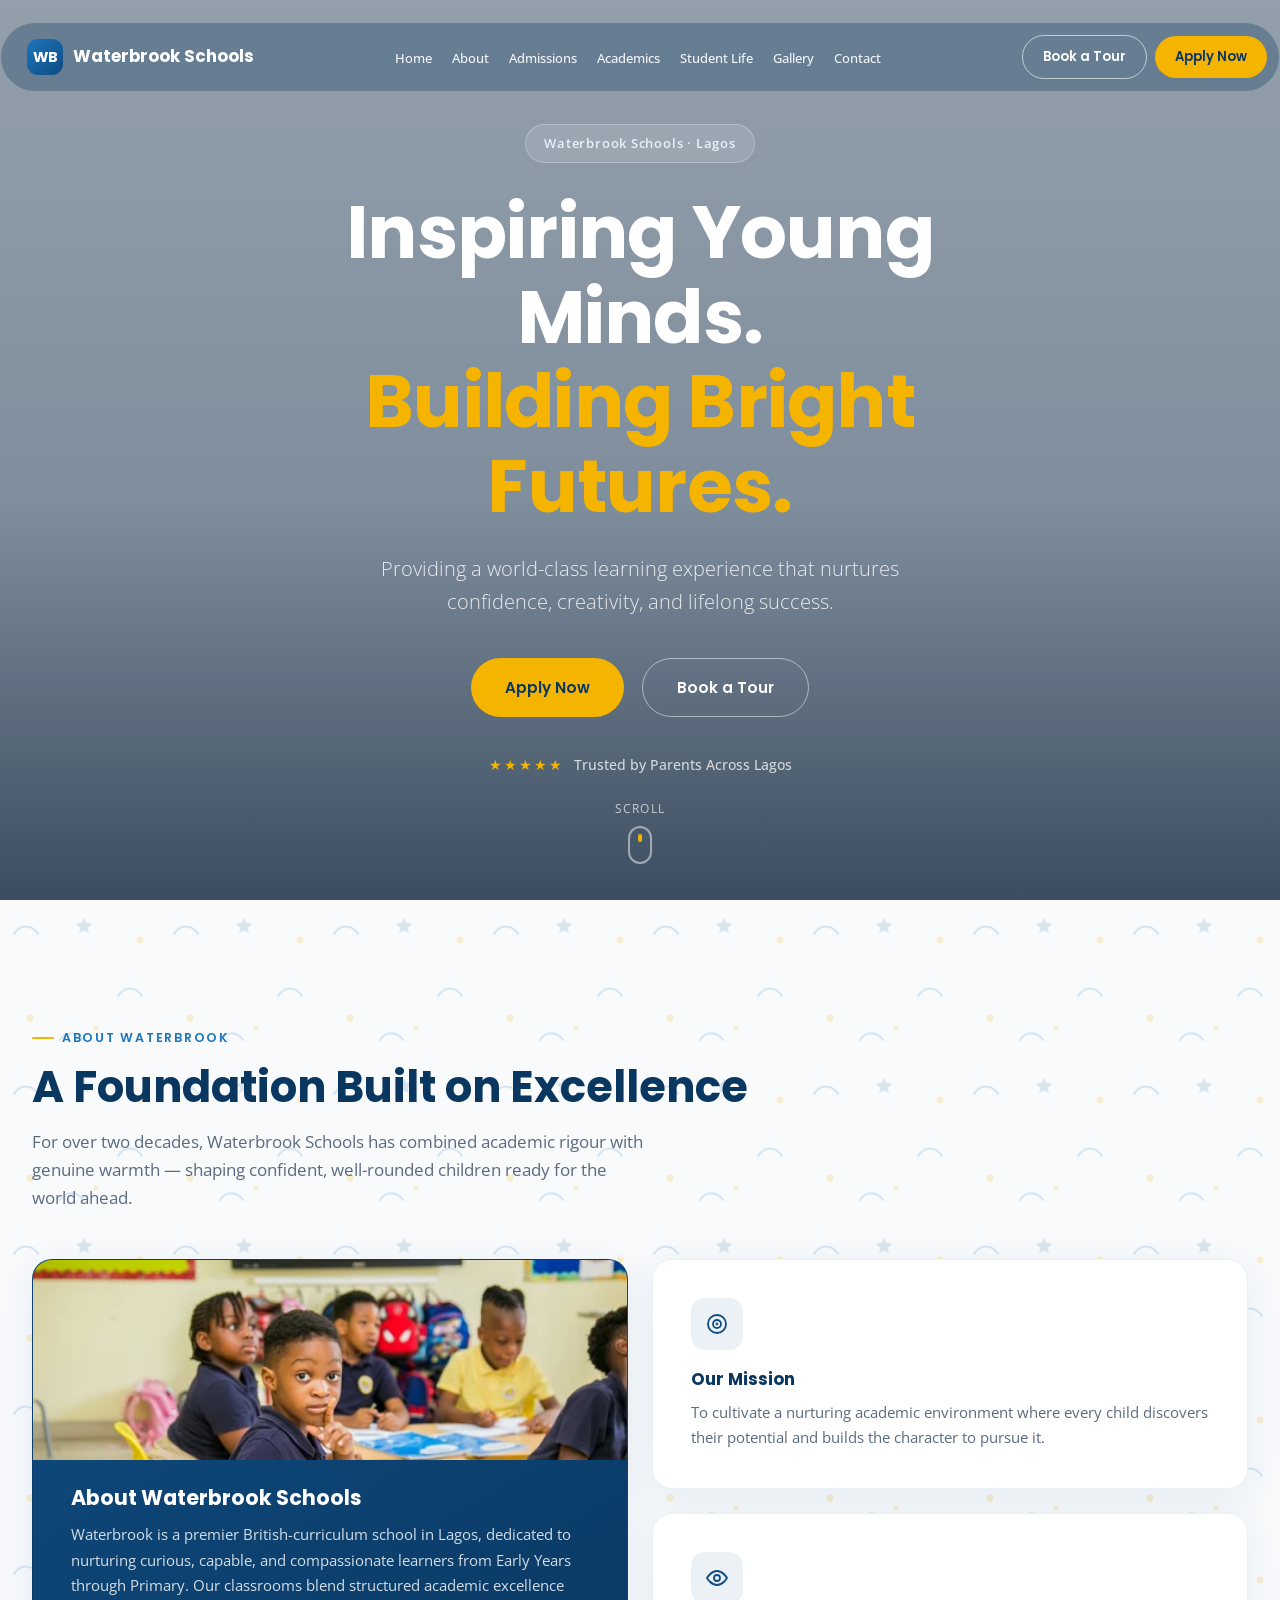
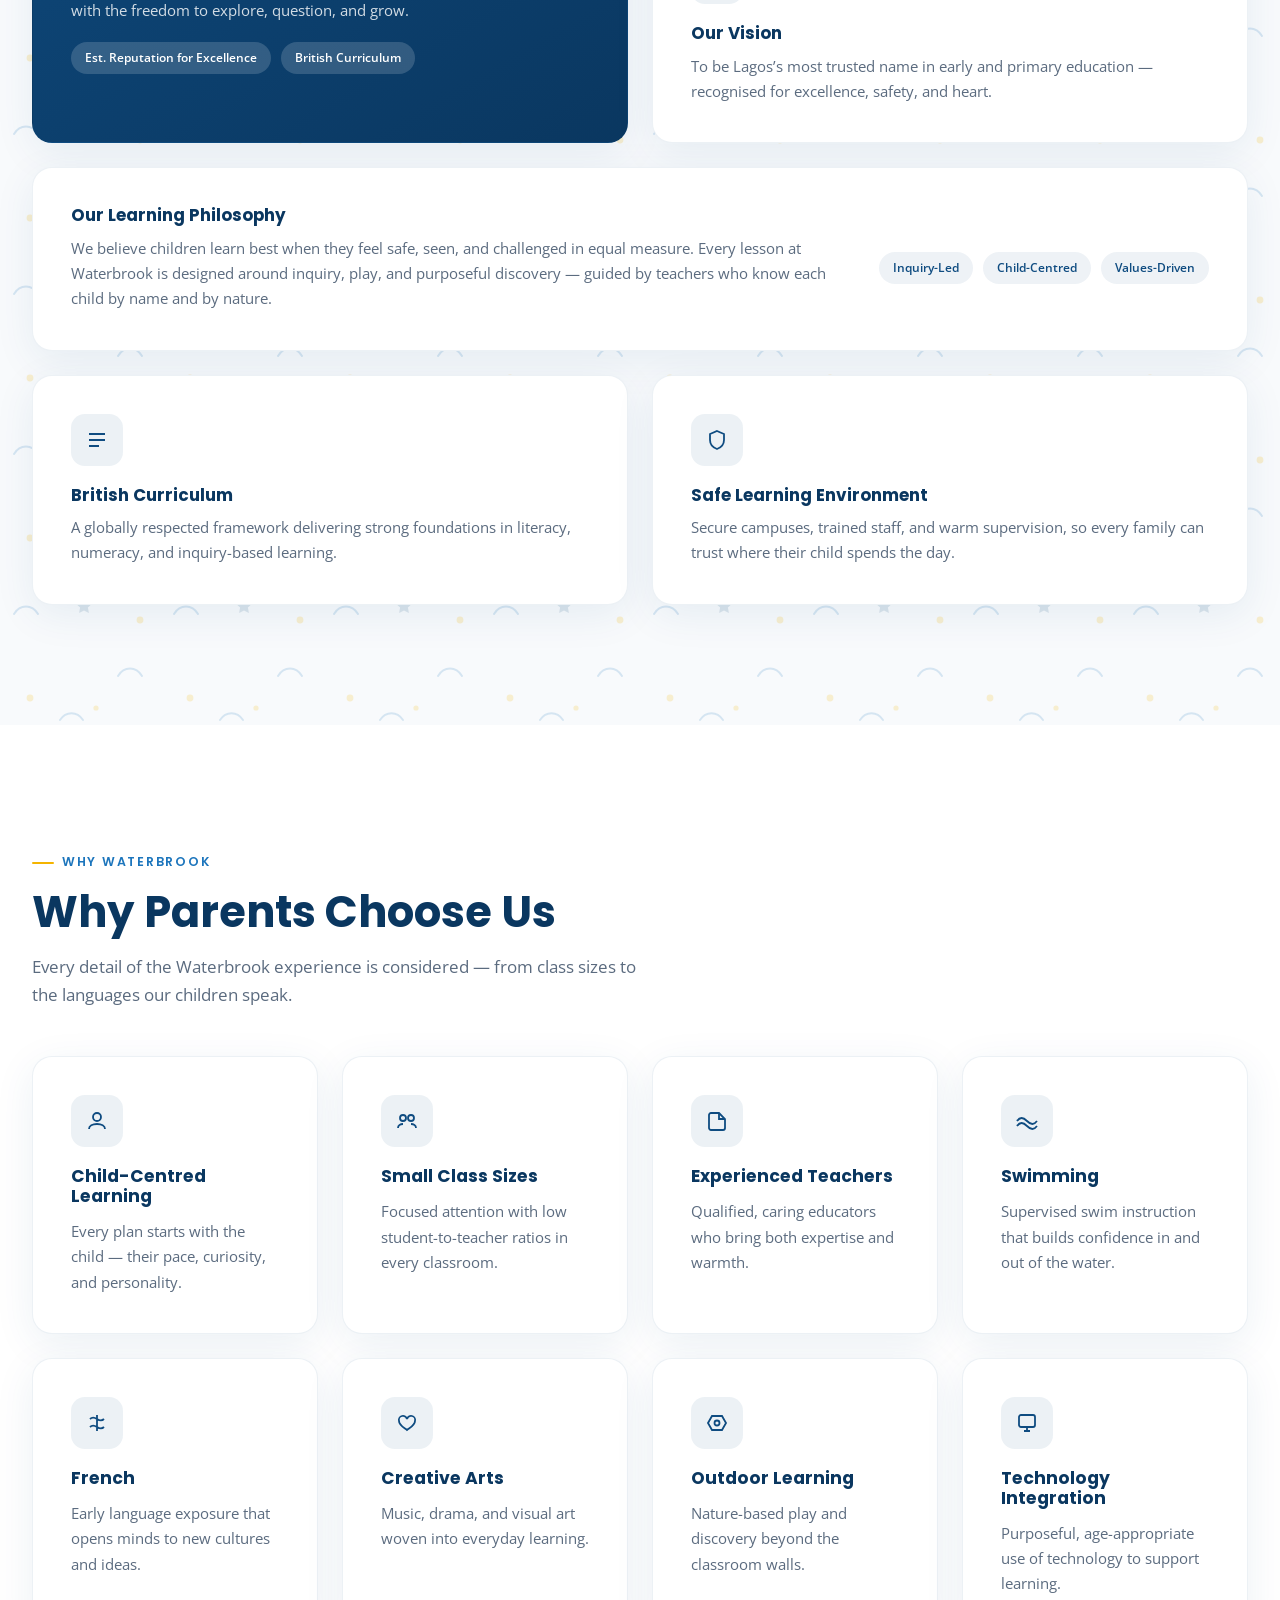
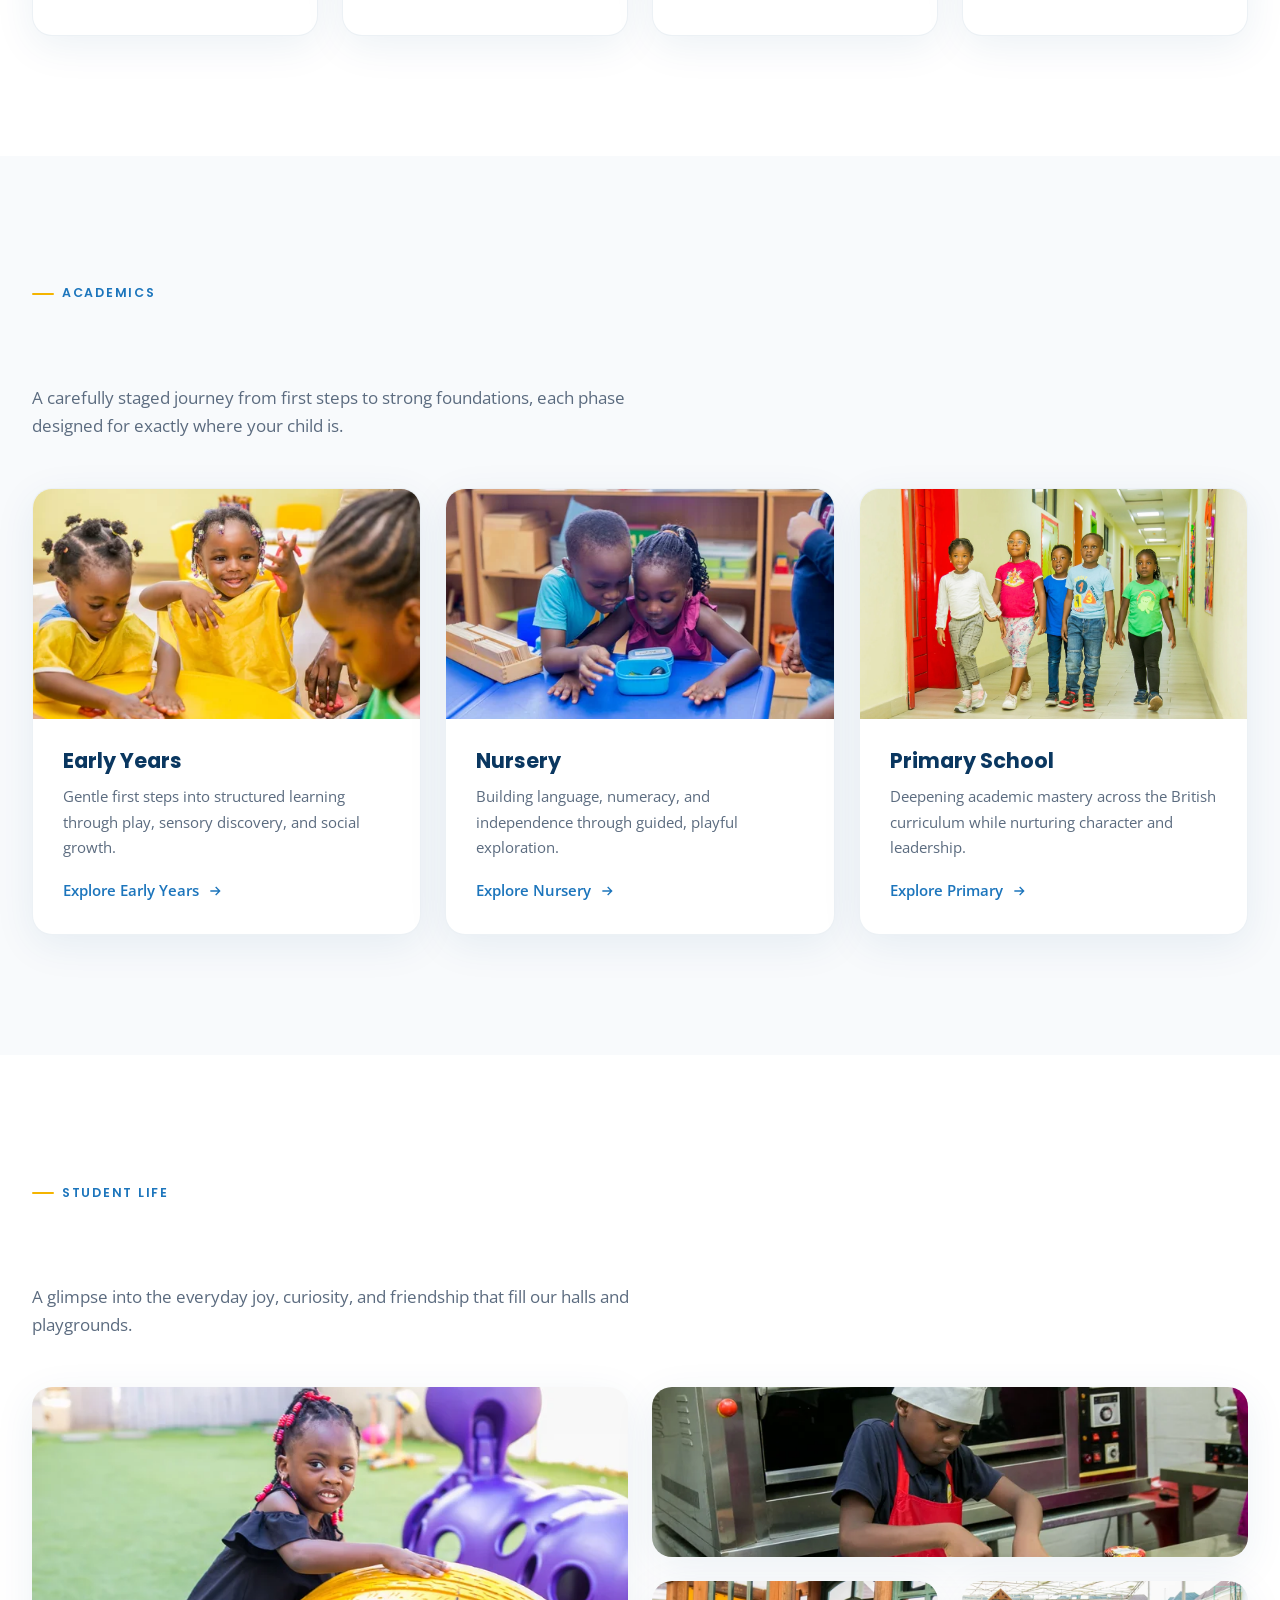
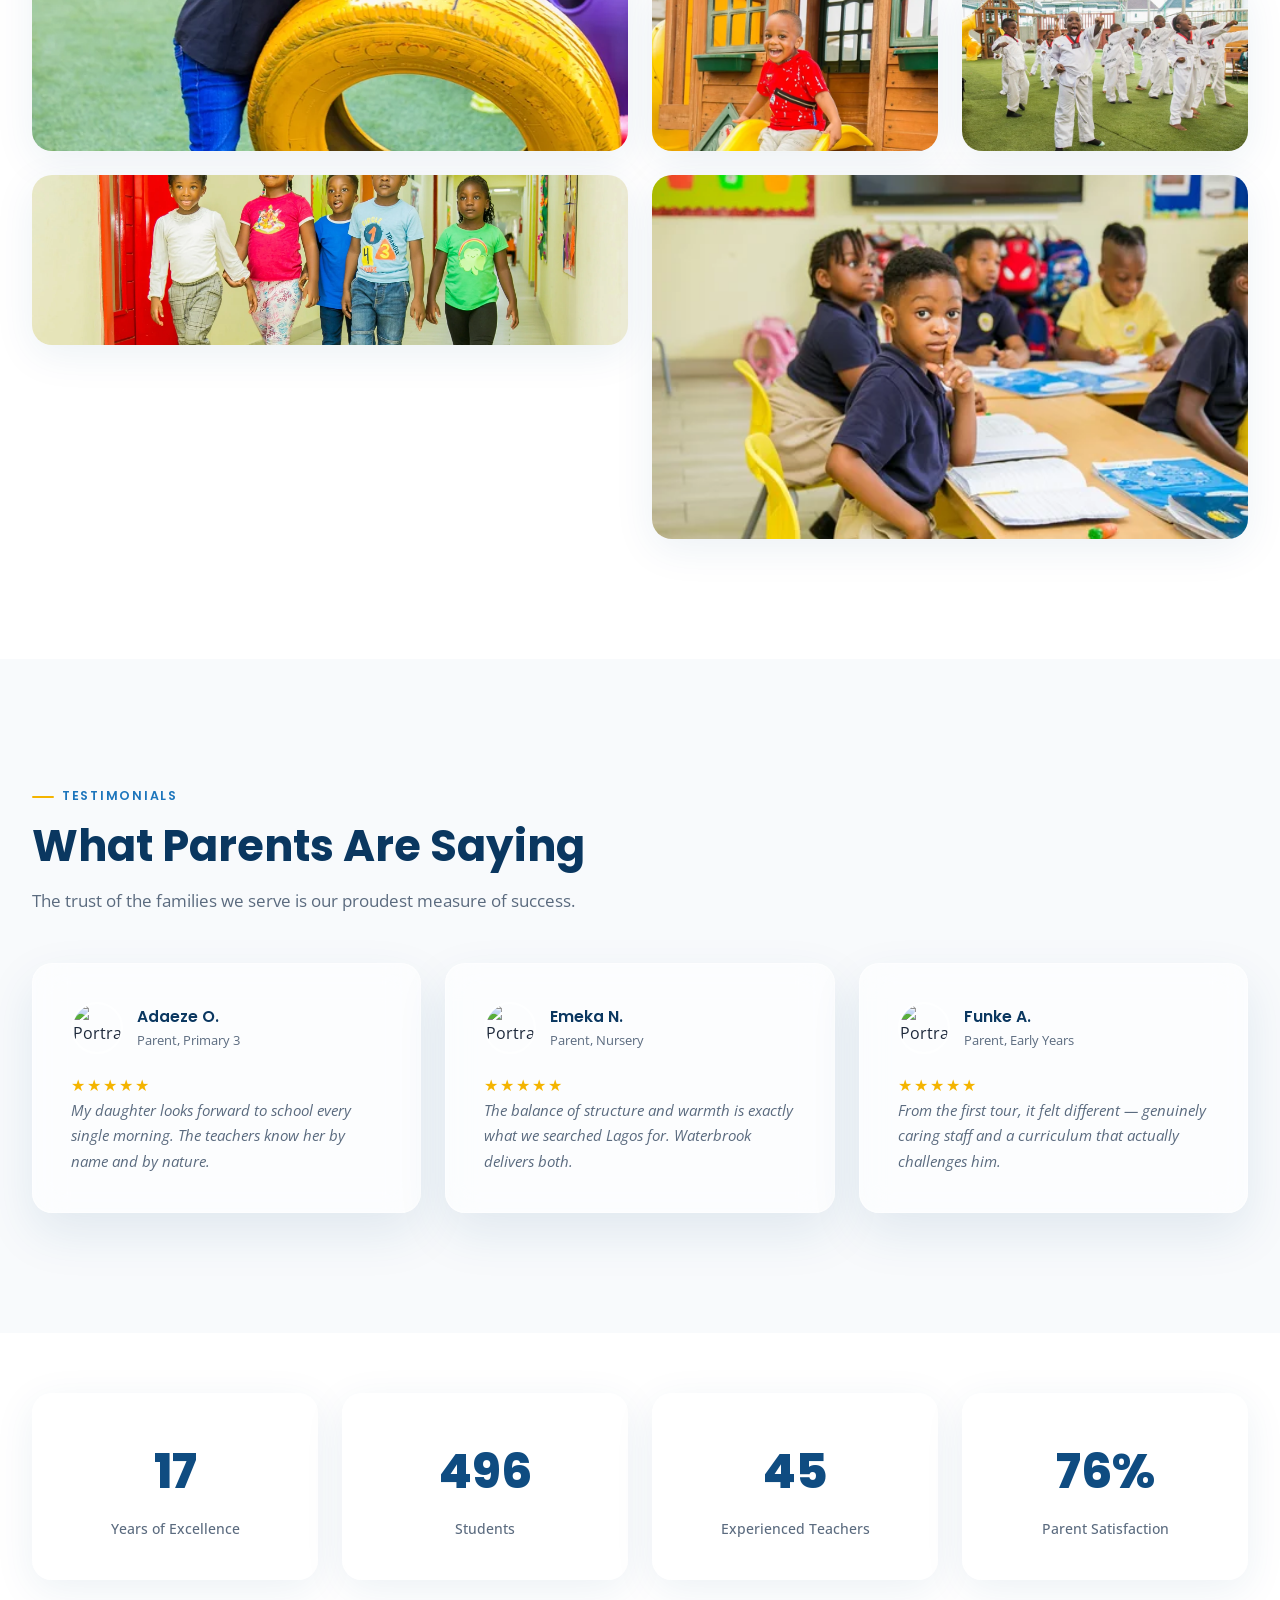
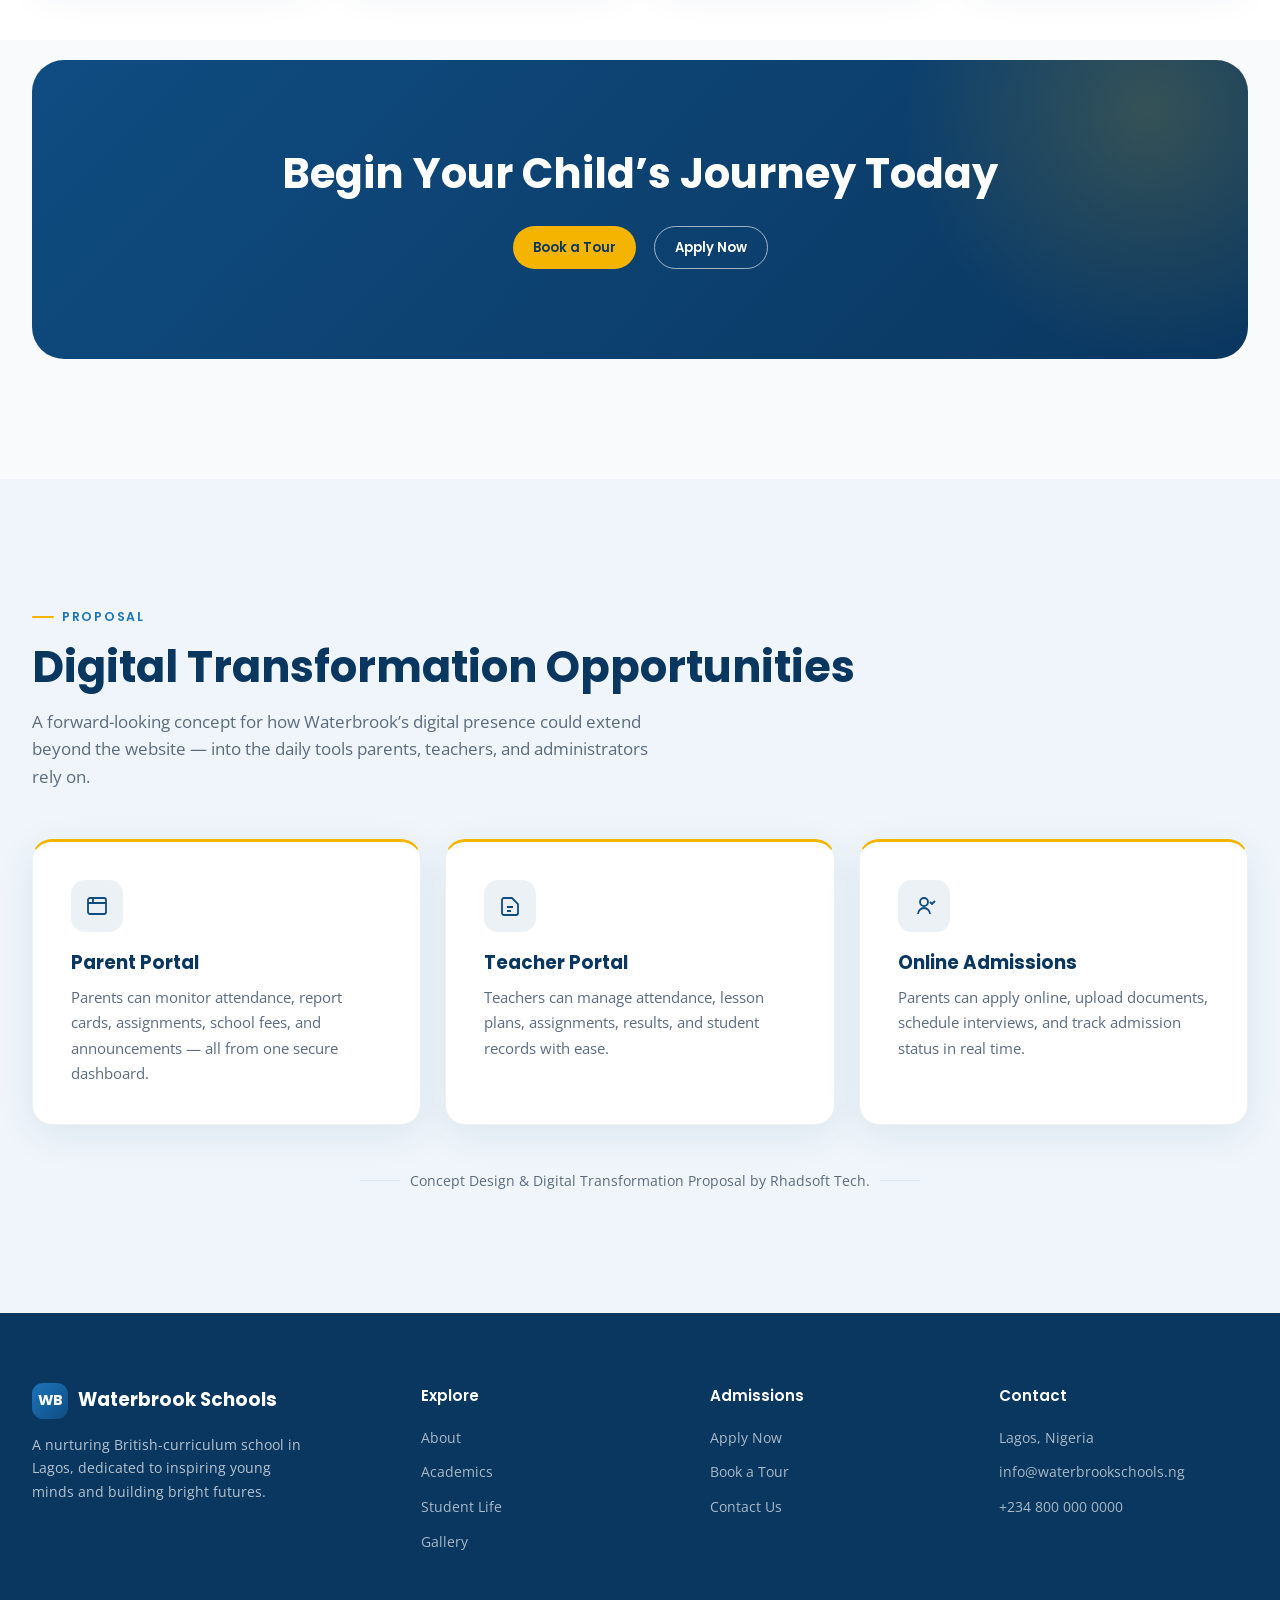
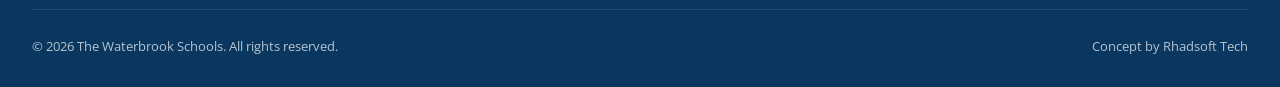
==== commit d22c15c9: "Update index.html" ====
--- a/index.html
+++ b/index.html
@@ -432,7 +432,7 @@
     </ul>
     <div class="nav-actions">
       <a href="#tour" class="btn btn-outline">Book a Tour</a>
-      <a href="#admissions" class="btn btn-primary">Apply Now</a>
+      <a href="portal.html" class="btn btn-primary">Apply Now</a>
     </div>
     <button class="nav-toggle" id="navToggle" aria-label="Toggle menu"><span class="hamburger"></span></button>
   </div>
